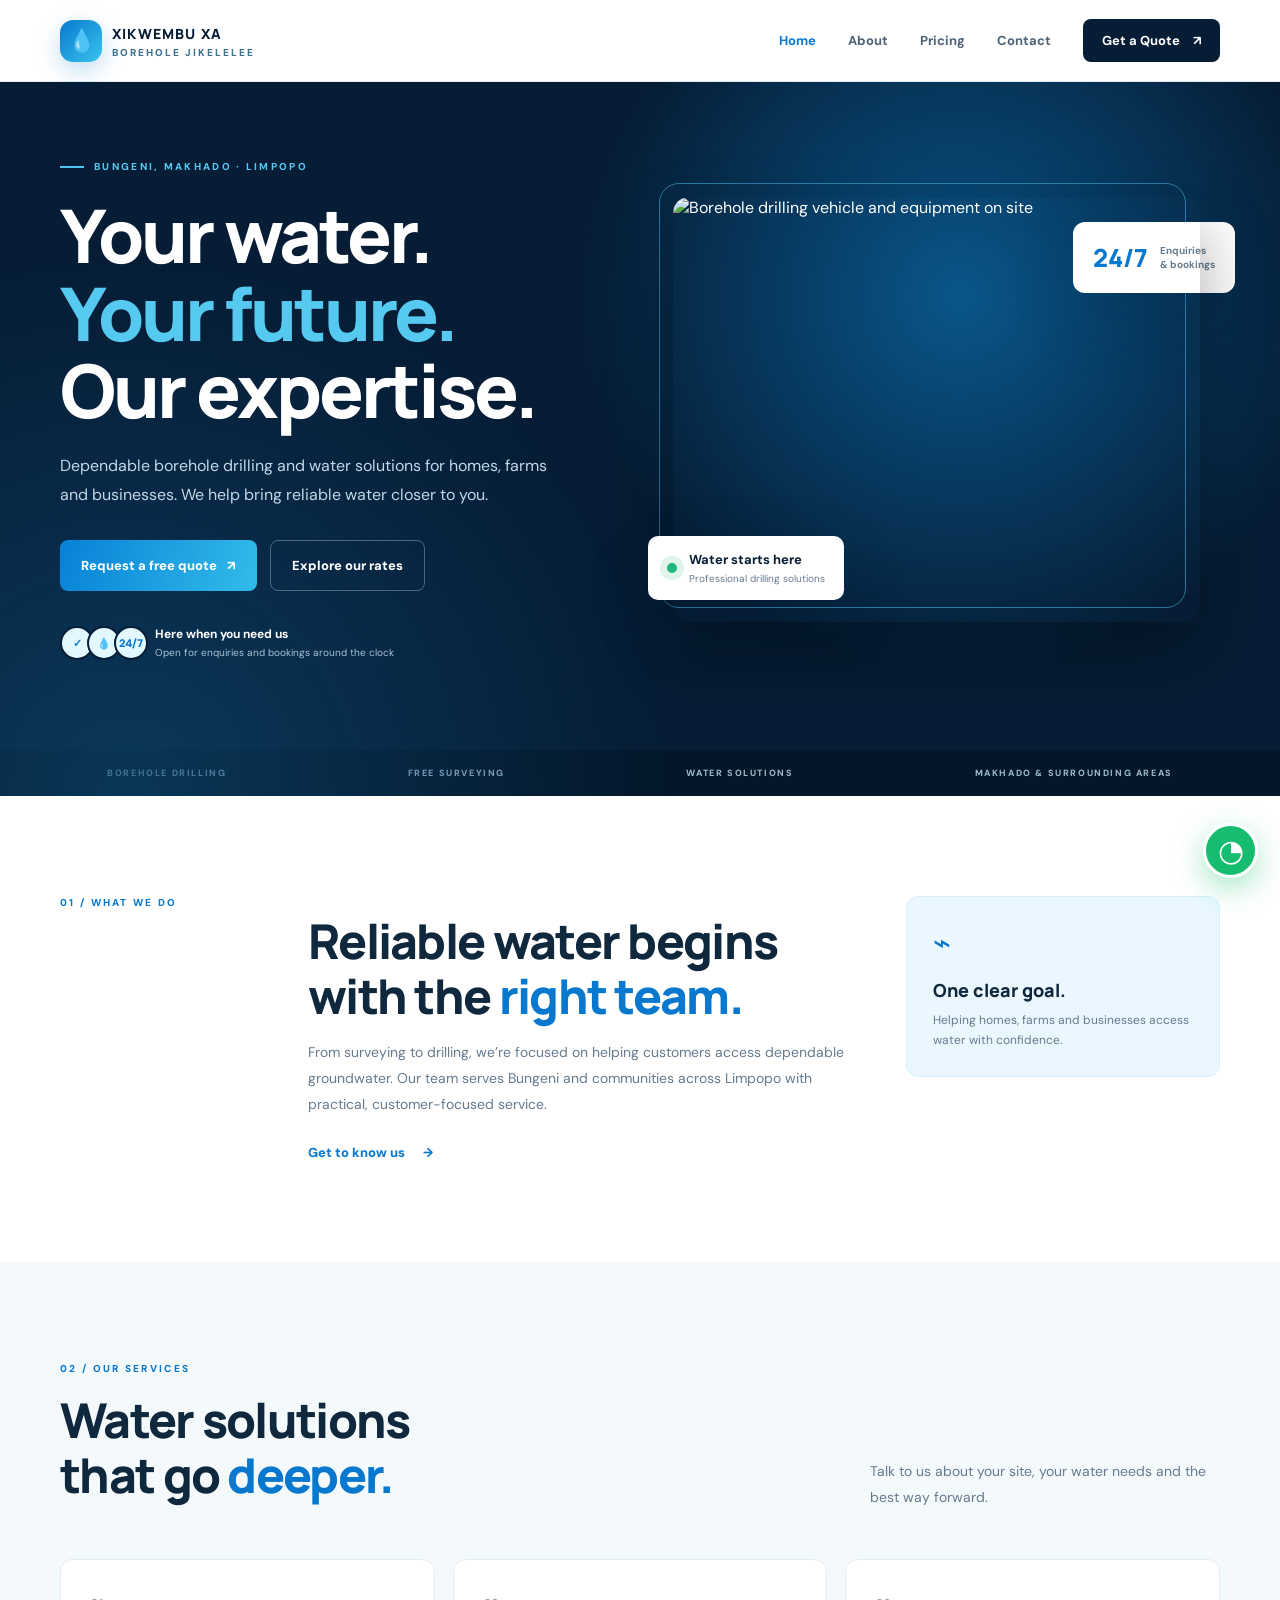
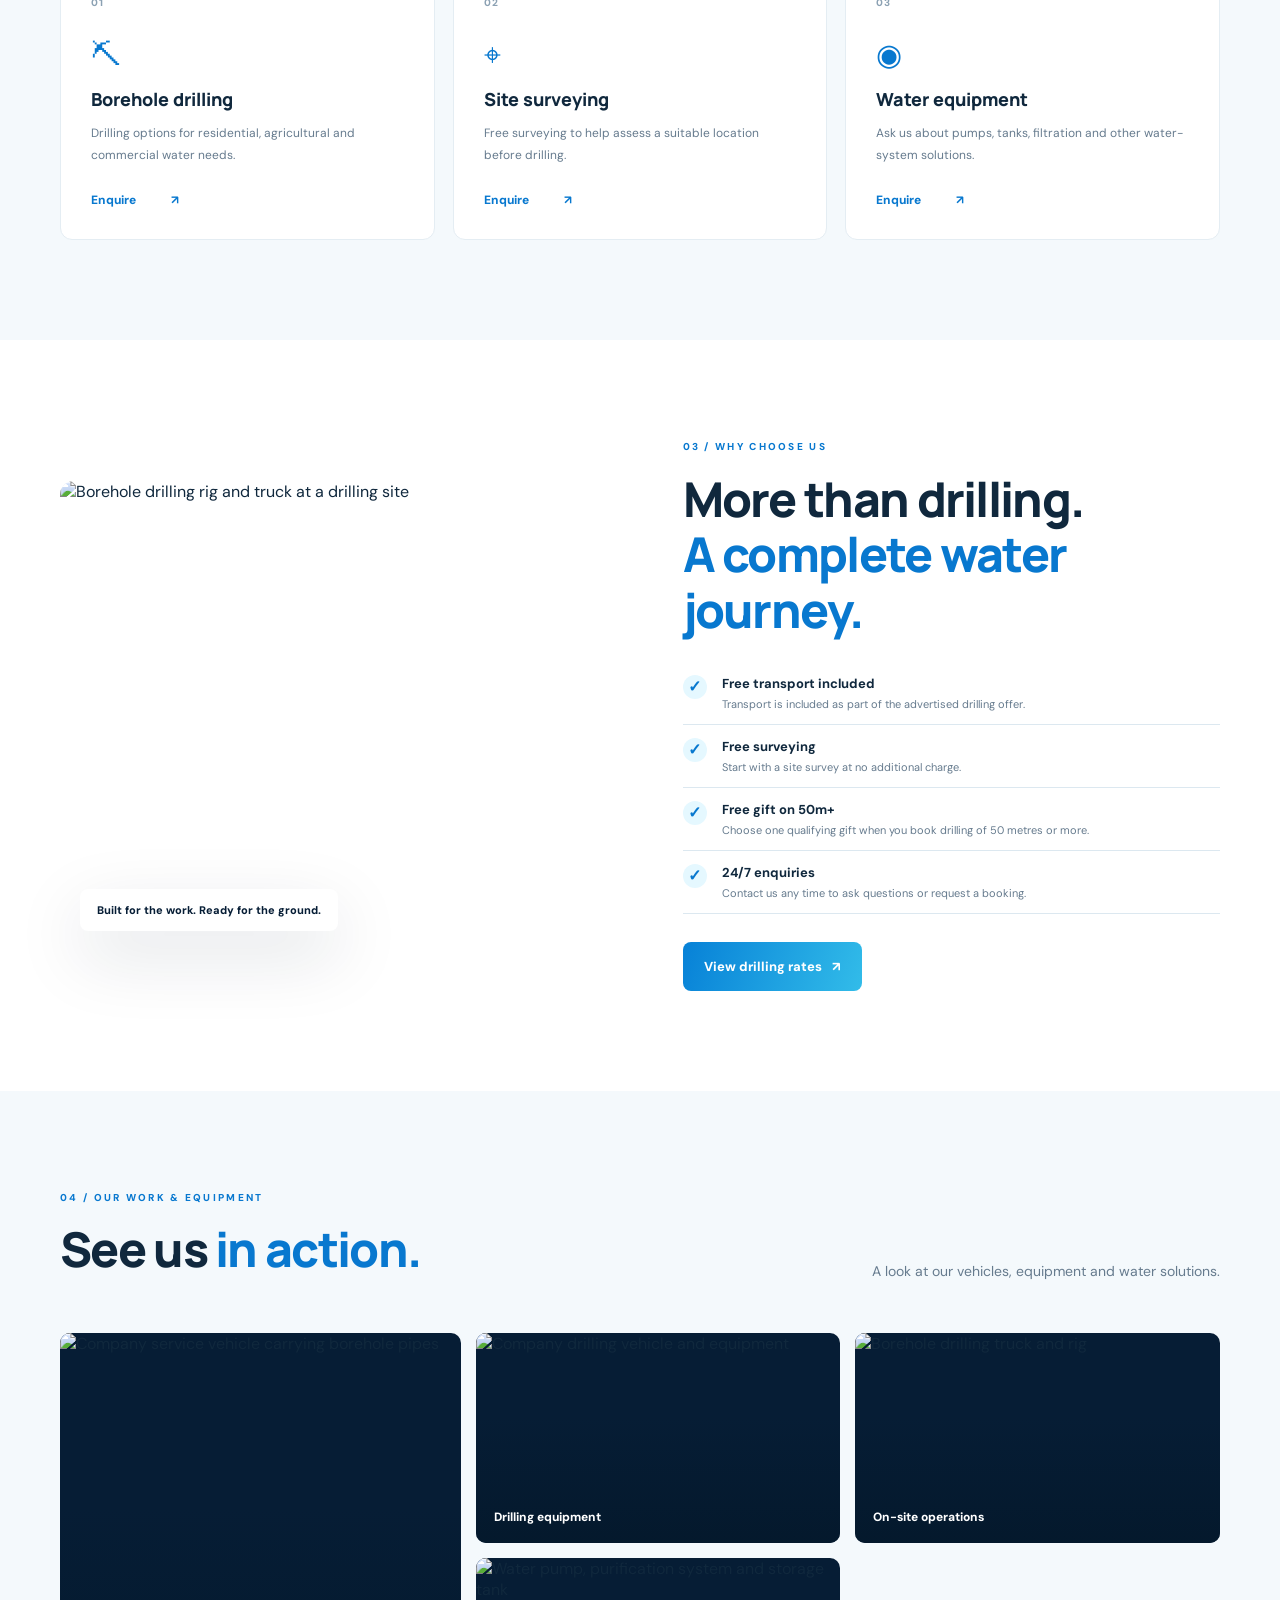
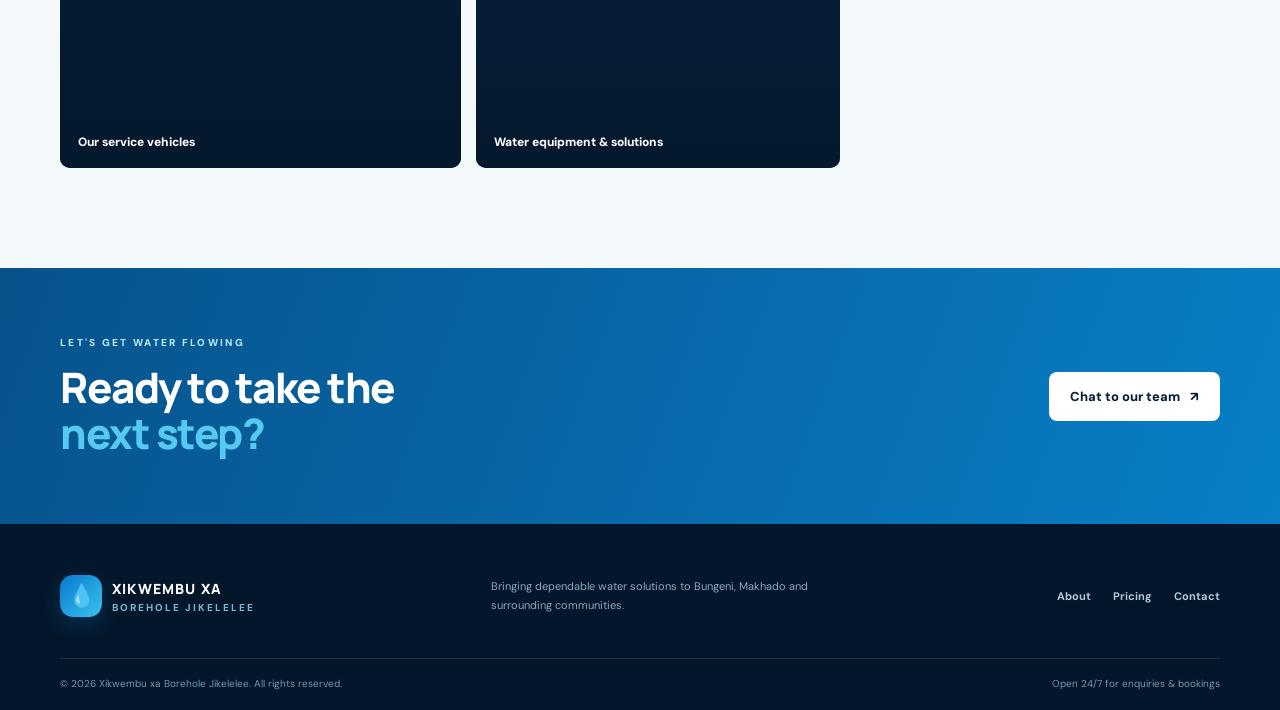
==== index.html @ 6f121476 "commit" ====
<!DOCTYPE html>
<html lang="en">
<head>
  <meta charset="UTF-8"><meta name="viewport" content="width=device-width, initial-scale=1.0">
  <meta name="theme-color" content="#061d35">
  <meta name="description" content="X Xikwembu xa Borehole Jikelelee provides borehole drilling, surveying and water solutions in Bungeni, Makhado and surrounding Limpopo areas.">
  <title>X Xikwembu xa Borehole Jikelelee | Reliable Water Drilling</title>
  <link rel="preconnect" href="https://fonts.googleapis.com"><link rel="preconnect" href="https://fonts.gstatic.com" crossorigin>
  <link href="https://fonts.googleapis.com/css2?family=DM+Sans:wght@400;500;600;700;800&family=Manrope:wght@400;500;600;700;800&display=swap" rel="stylesheet">
  <link rel="stylesheet" href="style.css">
</head>
<body>
<header class="site-header"><a class="brand" href="index.html"><span class="brand-mark">💧</span><span><b>XIKWEMBU XA</b><small>BOREHOLE JIKELELEE</small></span></a>
<button class="menu-toggle" aria-label="Open navigation" aria-expanded="false">☰</button>
<nav class="nav"><a class="active" href="index.html">Home</a><a href="about.html">About</a><a href="pricing.html">Pricing</a><a href="contact.html">Contact</a><a class="nav-cta" href="https://wa.me/27627924318?text=Hello%20Xikombiso%20xa%20Borehole%20Jikelelee%2C%20I%20would%20like%20to%20make%20an%20inquiry." target="_blank" rel="noopener">Get a Quote <span>↗</span></a></nav></header>
<main>
<section class="hero"><div class="hero-bg"></div><div class="container hero-grid"><div class="hero-copy reveal"><div class="eyebrow"><i></i> BUNGENI, MAKHADO · LIMPOPO</div><h1>Your water.<br><em>Your future.</em><br>Our expertise.</h1><p class="hero-lead">Dependable borehole drilling and water solutions for homes, farms and businesses. We help bring reliable water closer to you.</p><div class="hero-actions"><a class="btn btn-primary" href="https://wa.me/27627924318?text=Hello%2C%20I%20need%20a%20borehole%20drilling%20quote.%20Please%20assist." target="_blank" rel="noopener">Request a free quote <span>↗</span></a><a class="btn btn-ghost" href="pricing.html">Explore our rates</a></div><div class="hero-proof"><div class="proof-avatars"><span>✓</span><span>💧</span><span>24/7</span></div><p><b>Here when you need us</b><small>Open for enquiries and bookings around the clock</small></p></div></div>
<div class="hero-visual reveal"><div class="hero-image-wrap"><img src="assets/gallery-4.jpg" alt="Borehole drilling vehicle and equipment on site"><div class="image-tag"><span class="pulse"></span><div><b>Water starts here</b><small>Professional drilling solutions</small></div></div></div><div class="floating-stat"><b>24/7</b><span>Enquiries<br>& bookings</span></div></div></div><div class="hero-bottom"><span>BOREHOLE DRILLING</span><span>FREE SURVEYING</span><span>WATER SOLUTIONS</span><span>MAKHADO & SURROUNDING AREAS</span></div></section>
<section class="section intro"><div class="container intro-grid"><div class="section-kicker reveal">01 / WHAT WE DO</div><div class="intro-content reveal"><h2>Reliable water begins<br>with the <em>right team.</em></h2><p>From surveying to drilling, we’re focused on helping customers access dependable groundwater. Our team serves Bungeni and communities across Limpopo with practical, customer-focused service.</p><a class="text-link" href="about.html">Get to know us <span>→</span></a></div><div class="intro-card reveal"><span class="card-icon">⌁</span><h3>One clear goal.</h3><p>Helping homes, farms and businesses access water with confidence.</p></div></div></section>
<section class="section services"><div class="container"><div class="section-heading reveal"><div><div class="section-kicker">02 / OUR SERVICES</div><h2>Water solutions<br>that go <em>deeper.</em></h2></div><p>Talk to us about your site, your water needs and the best way forward.</p></div><div class="service-grid"><article class="service-card reveal"><span>01</span><div class="service-icon">⛏</div><h3>Borehole drilling</h3><p>Drilling options for residential, agricultural and commercial water needs.</p><a href="contact.html" data-service="Borehole drilling">Enquire <b>↗</b></a></article><article class="service-card reveal"><span>02</span><div class="service-icon">⌖</div><h3>Site surveying</h3><p>Free surveying to help assess a suitable location before drilling.</p><a href="contact.html" data-service="Free site surveying">Enquire <b>↗</b></a></article><article class="service-card reveal"><span>03</span><div class="service-icon">◉</div><h3>Water equipment</h3><p>Ask us about pumps, tanks, filtration and other water-system solutions.</p><a href="contact.html" data-service="Water equipment and installation">Enquire <b>↗</b></a></article></div></div></section>
<section class="section feature"><div class="container feature-grid"><div class="feature-photo reveal"><img src="assets/gallery-2.jpg" alt="Borehole drilling rig and truck at a drilling site"><div class="photo-caption">Built for the work. Ready for the ground.</div></div><div class="feature-copy reveal"><div class="section-kicker">03 / WHY CHOOSE US</div><h2>More than drilling.<br><em>A complete water journey.</em></h2><ul class="check-list"><li><b>✓</b><span><strong>Free transport included</strong><small>Transport is included as part of the advertised drilling offer.</small></span></li><li><b>✓</b><span><strong>Free surveying</strong><small>Start with a site survey at no additional charge.</small></span></li><li><b>✓</b><span><strong>Free gift on 50m+</strong><small>Choose one qualifying gift when you book drilling of 50 metres or more.</small></span></li><li><b>✓</b><span><strong>24/7 enquiries</strong><small>Contact us any time to ask questions or request a booking.</small></span></li></ul><a class="btn btn-primary" href="pricing.html">View drilling rates <span>↗</span></a></div></div></section>
<section class="section gallery-section"><div class="container"><div class="section-heading reveal"><div><div class="section-kicker">04 / OUR WORK & EQUIPMENT</div><h2>See us <em>in action.</em></h2></div><p>A look at our vehicles, equipment and water solutions.</p></div><div class="gallery-grid"><figure class="gallery-item tall reveal"><img src="assets/gallery-1.jpg" alt="Company service vehicle carrying borehole pipes"><figcaption>Our service vehicles</figcaption></figure><figure class="gallery-item reveal"><img src="assets/gallery-3.jpg" alt="Company drilling vehicle and equipment"><figcaption>Drilling equipment</figcaption></figure><figure class="gallery-item reveal"><img src="assets/gallery-5.jpg" alt="Borehole drilling truck and rig"><figcaption>On-site operations</figcaption></figure><figure class="gallery-item reveal"><img src="assets/gallery-6.jpg" alt="Water pump, purification system and storage tank"><figcaption>Water equipment & solutions</figcaption></figure></div></div></section>
<section class="cta-band"><div class="container cta-inner"><div><div class="section-kicker">LET'S GET WATER FLOWING</div><h2>Ready to take the<br><em>next step?</em></h2></div><a class="btn btn-light" href="https://wa.me/27627924318?text=Hello%20Xikombiso%20xa%20Borehole%20Jikelelee%2C%20please%20help%20me%20with%20a%20quotation." target="_blank" rel="noopener">Chat to our team <span>↗</span></a></div></section>
</main>
<footer class="footer"><div class="container footer-main"><a class="brand brand-footer" href="index.html"><span class="brand-mark">💧</span><span><b>XIKWEMBU XA</b><small>BOREHOLE JIKELELEE</small></span></a><p>Bringing dependable water solutions to Bungeni, Makhado and surrounding communities.</p><div class="footer-links"><a href="about.html">About</a><a href="pricing.html">Pricing</a><a href="contact.html">Contact</a></div></div><div class="container footer-bottom"><span>© <span id="year"></span> Xikwembu xa Borehole Jikelelee. All rights reserved.</span><span>Open 24/7 for enquiries & bookings</span></div></footer>
<a class="float-wa" href="https://wa.me/27627924318?text=Hello%20Xikombiso%20xa%20Borehole%20Jikelelee%2C%20I%20have%20an%20enquiry." target="_blank" rel="noopener" aria-label="Chat on WhatsApp">◔</a>
<script src="script.js"></script></body></html>
---- style.css ----
:root{--navy:#061d35;--navy2:#0b2d4d;--blue:#0878cf;--cyan:#39c4ed;--ice:#eaf7ff;--ink:#10283d;--muted:#667b8e;--white:#fff;--line:#dce8f0;--shadow:0 24px 70px rgba(5,31,55,.13)}*{box-sizing:border-box}html{scroll-behavior:smooth}body{margin:0;font-family:"DM Sans",sans-serif;color:var(--ink);background:#fff;overflow-x:hidden}a{color:inherit;text-decoration:none}img{display:block;width:100%;object-fit:cover}button,input,select,textarea{font:inherit}.container{width:min(1160px,calc(100% - 48px));margin:auto}.site-header{height:82px;padding:0 max(24px,calc((100vw - 1160px)/2));display:flex;align-items:center;justify-content:space-between;background:rgba(255,255,255,.94);backdrop-filter:blur(18px);position:sticky;top:0;z-index:50;border-bottom:1px solid rgba(220,232,240,.8)}.brand{display:flex;align-items:center;gap:10px;color:var(--navy);line-height:1}.brand-mark{width:42px;height:42px;border-radius:13px;display:grid;place-items:center;background:linear-gradient(135deg,var(--blue),var(--cyan));font-size:22px;box-shadow:0 8px 22px #0878cf40}.brand b{font:800 14px Manrope,sans-serif;letter-spacing:1.2px;display:block}.brand small{display:block;font-size:10px;letter-spacing:2px;font-weight:800;margin-top:5px;color:#39718f}.nav{display:flex;align-items:center;gap:32px;font-size:13px;font-weight:700;color:#4d6275}.nav>a:not(.nav-cta){transition:.25s}.nav>a:hover,.nav>a.active{color:var(--blue)}.nav-cta{background:var(--navy);color:#fff!important;padding:13px 19px;border-radius:8px;transition:.25s}.nav-cta:hover{background:var(--blue);transform:translateY(-2px)}.nav-cta span,.btn span{margin-left:10px}.menu-toggle{display:none;border:0;background:var(--ice);color:var(--navy);padding:10px 13px;border-radius:8px;font-size:22px}.hero{background:var(--navy);color:white;position:relative;overflow:hidden}.hero-bg{position:absolute;inset:0;background:radial-gradient(circle at 75% 30%,#0b75b8 0,transparent 35%),radial-gradient(circle at 10% 100%,#0d4770 0,transparent 40%);opacity:.65}.hero-grid{position:relative;z-index:1;display:grid;grid-template-columns:1fr 1fr;align-items:center;gap:65px;padding-top:78px;padding-bottom:90px;min-height:600px}.eyebrow,.section-kicker{font-size:10px;letter-spacing:2.3px;font-weight:800;color:#56c9f1;display:flex;align-items:center;gap:10px}.eyebrow i{display:inline-block;width:24px;height:2px;background:#4bc7f1}.hero h1,.page-hero h1{font:800 clamp(44px,6vw,74px)/1.05 Manrope,sans-serif;letter-spacing:-3px;margin:23px 0}.hero h1 em,.page-hero h1 em,.section h2 em,.cta-band h2 em,.referral h2 em{font-style:normal;color:#55c9ef}.hero-lead{font-size:16px;line-height:1.8;color:#c1d7e7;max-width:500px}.hero-actions{display:flex;gap:13px;flex-wrap:wrap;margin:30px 0 35px}.btn{display:inline-flex;align-items:center;justify-content:center;border:0;border-radius:8px;padding:16px 21px;font-weight:800;font-size:13px;cursor:pointer;transition:transform .25s,box-shadow .25s,background .25s}.btn:hover{transform:translateY(-3px);box-shadow:0 12px 26px #0002}.btn-primary{background:linear-gradient(110deg,#0781d7,#32bce9);color:white}.btn-ghost{border:1px solid #ffffff4a;color:#fff}.btn-light{background:#fff;color:var(--navy)}.hero-proof{display:flex;align-items:center;gap:14px}.proof-avatars{display:flex}.proof-avatars span{width:34px;height:34px;border-radius:50%;display:grid;place-items:center;margin-right:-7px;border:2px solid var(--navy);background:#e3f7ff;color:var(--blue);font-size:11px;font-weight:900}.hero-proof p{margin:0}.hero-proof b,.hero-proof small{display:block}.hero-proof b{font-size:12px}.hero-proof small{font-size:10px;color:#a9c4d7;margin-top:4px}.hero-visual{position:relative;padding:15px 20px 15px 0}.hero-image-wrap{height:425px;position:relative;border-radius:18px;overflow:visible}.hero-image-wrap:before{content:"";position:absolute;inset:-14px 14px 14px -14px;border:1px solid #4bbce7;opacity:.55;border-radius:20px}.hero-image-wrap>img{height:100%;border-radius:16px;position:relative;z-index:1;box-shadow:0 28px 70px #0005}.image-tag{position:absolute;z-index:2;bottom:22px;left:-25px;background:white;color:var(--navy);padding:15px 19px;border-radius:10px;display:flex;align-items:center;gap:12px;box-shadow:var(--shadow)}.image-tag b,.image-tag small{display:block}.image-tag b{font-size:13px}.image-tag small{font-size:10px;color:var(--muted);margin-top:4px}.pulse{width:10px;height:10px;border-radius:50%;background:#22b77a;box-shadow:0 0 0 7px #22b77a25}.floating-stat{position:absolute;right:-15px;top:40px;background:#fff;color:var(--navy);padding:18px 20px;border-radius:12px;box-shadow:var(--shadow);display:flex;align-items:center;gap:12px}.floating-stat b{font:800 25px Manrope;color:var(--blue)}.floating-stat span{font-size:10px;line-height:1.4;color:var(--muted);font-weight:700}.hero-bottom{display:flex;justify-content:space-around;gap:15px;padding:17px 24px;background:#04172a;color:#9ab8cc;font-size:9px;letter-spacing:1.6px;font-weight:800}.section{padding:100px 0}.intro-grid{display:grid;grid-template-columns:.55fr 1.5fr .85fr;gap:45px;align-items:start}.section-kicker{color:var(--blue)}.intro-content h2,.section h2,.contact-info h2{font:800 clamp(32px,4vw,48px)/1.15 Manrope,sans-serif;letter-spacing:-1.7px;margin:17px 0}.section h2 em,.contact-info h2 em{color:var(--blue)}.intro-content p,.section-heading>p,.about-copy p,.contact-info>p{color:var(--muted);line-height:1.85;font-size:14px}.text-link{display:inline-flex;gap:18px;color:var(--blue);font-size:13px;font-weight:800;margin-top:12px}.intro-card{padding:26px;background:var(--ice);border-radius:12px;border:1px solid #d8f0fb}.card-icon{font-size:30px;color:var(--blue)}.intro-card h3{font:800 18px Manrope;margin:16px 0 8px}.intro-card p{color:var(--muted);font-size:12px;line-height:1.7;margin:0}.services{background:#f4f9fc}.section-heading{display:flex;align-items:end;justify-content:space-between;gap:40px;margin-bottom:40px}.section-heading>p{max-width:350px;margin-bottom:8px}.service-grid{display:grid;grid-template-columns:repeat(3,1fr);gap:18px}.service-card{position:relative;background:white;padding:30px;border-radius:12px;border:1px solid #e4edf3;transition:.3s;min-height:270px}.service-card:hover,.value-card:hover,.perk-card:hover{transform:translateY(-7px);box-shadow:var(--shadow)}.service-card>span,.value-card>span{font-size:10px;color:#8ba1b3;font-weight:800;letter-spacing:1px}.service-icon{font-size:30px;color:var(--blue);margin:24px 0 13px}.service-card h3,.value-card h3,.perk-card h3{font:800 18px Manrope;margin:0 0 10px}.service-card p,.value-card p,.perk-card p{font-size:12px;line-height:1.8;color:var(--muted)}.service-card>a{display:inline-flex;justify-content:space-between;gap:35px;margin-top:14px;color:var(--blue);font-size:12px;font-weight:800}.feature-grid{display:grid;grid-template-columns:1fr 1fr;gap:85px;align-items:center}.feature-photo{height:470px;position:relative}.feature-photo img{height:100%;border-radius:14px}.photo-caption{position:absolute;bottom:20px;left:20px;background:white;padding:14px 17px;border-radius:8px;font-size:11px;font-weight:800;color:var(--navy);box-shadow:var(--shadow)}.feature-copy h2{margin:18px 0 25px}.check-list{padding:0;list-style:none;margin:0 0 28px}.check-list li{display:flex;gap:15px;padding:13px 0;border-bottom:1px solid var(--line)}.check-list li>b{width:24px;height:24px;flex:none;border-radius:50%;background:#e5f8ff;color:var(--blue);display:grid;place-items:center}.check-list strong,.check-list small{display:block}.check-list strong{font-size:13px}.check-list small{font-size:11px;color:var(--muted);margin-top:5px}.gallery-section{background:#f4f9fc}.gallery-grid{display:grid;grid-template-columns:1.1fr 1fr 1fr;grid-template-rows:210px 210px;gap:15px}.gallery-item{margin:0;position:relative;overflow:hidden;border-radius:10px;background:var(--navy)}.gallery-item.tall{grid-row:span 2}.gallery-item img{height:100%;transition:transform .7s}.gallery-item:hover img{transform:scale(1.06)}.gallery-item:after{content:"";position:absolute;inset:40% 0 0;background:linear-gradient(transparent,#04182bd9)}.gallery-item figcaption{position:absolute;z-index:1;bottom:18px;left:18px;color:#fff;font-size:12px;font-weight:800}.cta-band,.referral{background:linear-gradient(110deg,#07528b,#087fc7);color:white;padding:68px 0}.cta-inner,.referral-inner{display:flex;align-items:center;justify-content:space-between;gap:30px}.cta-band .section-kicker,.referral .section-kicker{color:#b8ecff}.cta-band h2,.referral h2{font:800 42px/1.1 Manrope;margin:15px 0 0;letter-spacing:-1.5px}.footer{background:#04172a;color:#b1c7d8;padding:42px 0 20px}.footer-main{display:flex;align-items:center;justify-content:space-between;gap:35px;padding-bottom:32px}.brand-footer{color:#fff}.brand-footer small{color:#7eb4d3}.footer-main>p{max-width:330px;font-size:11px;line-height:1.7;color:#8da9bc}.footer-links{display:flex;gap:22px;font-size:11px;font-weight:700}.footer-links a:hover{color:#55c9ef}.footer-bottom{border-top:1px solid #ffffff1a;padding-top:18px;display:flex;justify-content:space-between;gap:15px;font-size:10px;color:#7896ab}.float-wa{position:fixed;right:22px;bottom:22px;z-index:40;width:55px;height:55px;border-radius:50%;display:grid;place-items:center;background:#16bd70;color:#fff;font-size:30px;box-shadow:0 10px 30px #16bd7060;border:3px solid #fff;transition:.25s}.float-wa:hover{transform:scale(1.08)}.page-hero{background:radial-gradient(circle at 80% 30%,#0b75b8,transparent 35%),var(--navy);color:#fff;padding:92px 0 100px;position:relative;overflow:hidden}.page-hero:after{content:"";position:absolute;width:400px;height:400px;border:1px solid #ffffff18;border-radius:50%;right:-100px;bottom:-280px;box-shadow:0 0 0 40px #ffffff08,0 0 0 80px #ffffff05}.page-hero-inner{position:relative;z-index:1}.page-hero h1{font-size:clamp(42px,6vw,66px);margin:20px 0}.page-hero p{color:#b9d3e4;max-width:550px;line-height:1.8}.about-grid{display:grid;grid-template-columns:1fr 1fr;gap:75px;align-items:center}.about-image{height:510px;position:relative}.about-image img{height:100%;border-radius:14px}.image-note{position:absolute;bottom:20px;left:20px;background:#fff;padding:14px 18px;border-radius:8px;font-size:11px;font-weight:800;color:var(--navy);box-shadow:var(--shadow)}.about-copy h2{font:800 40px/1.15 Manrope;letter-spacing:-1.5px;margin:18px 0}.about-copy h2 em{color:var(--blue)}.about-copy p{font-size:13px}.about-copy .btn{margin-top:16px}.values-section{background:#f4f9fc}.value-grid{display:grid;grid-template-columns:repeat(3,1fr);gap:18px}.value-card{background:#fff;border:1px solid #e4edf3;border-radius:12px;padding:28px;transition:.3s}.value-card h3{margin-top:26px}.area-strip{padding-top:80px;padding-bottom:90px}.area-strip h2{font:800 34px Manrope;letter-spacing:-1px}.area-chips{display:flex;flex-wrap:wrap;gap:10px;margin:25px 0}.area-chips span{padding:11px 15px;background:var(--ice);border:1px solid #d8effa;border-radius:30px;font-size:11px;font-weight:700;color:#245574}.muted,.fine-print{color:var(--muted);font-size:11px;line-height:1.7}.pricing-section{padding-bottom:70px}.rate-table-wrap{overflow-x:auto;border:1px solid var(--line);border-radius:12px;box-shadow:0 10px 35px #0c36520a}.rate-table{width:100%;border-collapse:collapse;min-width:500px}.rate-table th{text-align:left;background:#f1f8fc;padding:17px 22px;font-size:10px;letter-spacing:1px;text-transform:uppercase;color:#607a8e}.rate-table td{padding:17px 22px;border-top:1px solid var(--line);font-size:13px;font-weight:700}.rate-table td:nth-child(2){font:800 17px Manrope;color:var(--navy)}.table-cta{color:var(--blue);font-size:11px}.popular{font-size:8px;letter-spacing:.8px;background:#e2f8ef;color:#168456;padding:5px 7px;border-radius:4px;margin-left:8px;white-space:nowrap}.rate-notes{display:grid;grid-template-columns:1fr 1fr;gap:15px;margin-top:18px}.rate-notes>div{padding:20px 23px;border-radius:10px;background:var(--navy);color:#fff;display:flex;justify-content:space-between;align-items:center;gap:15px}.rate-notes b{font-size:12px;color:#b9d4e5}.rate-notes strong{font:800 19px Manrope;color:#5ed0f1}.rate-notes small{font:500 11px "DM Sans";color:#c2d9e8}.fine-print{margin-top:16px}.perks-section{background:#f4f9fc}.perk-grid{display:grid;grid-template-columns:repeat(3,1fr);gap:18px}.perk-card{padding:28px;background:#fff;border:1px solid #e4edf3;border-radius:12px;transition:.3s}.perk-card>span{font-size:28px;color:var(--blue);display:block;margin-bottom:22px}.gift-card{grid-row:span 2}.perk-card ul{padding-left:18px;color:var(--muted);font-size:12px;line-height:2}.referral{padding:70px 0}.referral p{color:#d2eafa;line-height:1.8;font-size:13px;max-width:570px}.contact-grid{display:grid;grid-template-columns:.9fr 1.1fr;gap:75px;align-items:start}.contact-info h2{font-size:42px}.contact-method{display:flex;gap:15px;padding:17px 0;border-bottom:1px solid var(--line)}.contact-method>span{width:38px;height:38px;flex:none;border-radius:10px;background:var(--ice);display:grid;place-items:center;color:var(--blue);font-size:20px}.contact-method small,.contact-method b,.contact-method a{display:block}.contact-method small{font-size:9px;letter-spacing:1.3px;color:#7c93a5;font-weight:800;margin:2px 0 7px}.contact-method a,.contact-method b{font-size:13px;font-weight:800;margin:4px 0}.contact-method a:hover{color:var(--blue)}.social-links{display:flex;gap:10px;margin-top:23px}.social-links a{border:1px solid var(--line);padding:10px 14px;border-radius:7px;color:var(--blue);font-size:11px;font-weight:800}.contact-form{padding:32px;background:#f4f9fc;border:1px solid #e3edf4;border-radius:14px}.form-heading span{font-size:9px;letter-spacing:1.8px;color:var(--blue);font-weight:800}.form-heading h3{font:800 25px Manrope;margin:10px 0 24px}.contact-form label{display:block;font-size:11px;font-weight:800;margin:15px 0;color:#344e62}.contact-form input,.contact-form select,.contact-form textarea{display:block;width:100%;margin-top:8px;padding:13px 14px;border:1px solid #d9e5ed;border-radius:7px;background:white;outline:none;font-size:12px;color:var(--ink);transition:.2s}.contact-form input:focus,.contact-form select:focus,.contact-form textarea:focus{border-color:var(--blue);box-shadow:0 0 0 3px #0878cf15}.contact-form textarea{resize:vertical}.form-submit{width:100%;margin-top:8px}.form-note{display:block;text-align:center;color:#8297a7;font-size:9px;margin-top:12px}.contact-gallery{padding-top:0}.contact-gallery-grid{display:grid;grid-template-columns:repeat(3,1fr);gap:14px;margin-top:20px}.contact-gallery-grid img{height:190px;border-radius:9px}.reveal{opacity:0;transform:translateY(24px);transition:opacity .7s ease,transform .7s ease}.reveal.visible{opacity:1;transform:translateY(0)}@media(max-width:900px){.nav{gap:17px}.hero-grid{gap:35px}.intro-grid{grid-template-columns:1fr 2fr;gap:25px}.intro-card{grid-column:2}.feature-grid,.about-grid{gap:40px}.contact-grid{gap:35px}.hero-image-wrap{height:360px}}@media(max-width:700px){.container{width:min(100% - 36px,560px)}.site-header{height:70px;padding:0 18px}.menu-toggle{display:block}.nav{display:none;position:absolute;top:70px;left:0;right:0;background:#fff;padding:18px;box-shadow:0 18px 25px #09253b18;flex-direction:column;align-items:stretch;gap:0}.nav.open{display:flex}.nav>a{padding:13px 10px}.nav-cta{text-align:center;margin-top:8px}.hero-grid{grid-template-columns:1fr;padding-top:65px;padding-bottom:55px;gap:38px}.hero h1{font-size:51px;letter-spacing:-2.5px}.hero-lead{font-size:14px}.hero-visual{padding:0 12px 10px}.hero-image-wrap{height:300px}.image-tag{left:-8px;bottom:13px}.floating-stat{right:-8px;top:15px}.hero-bottom{display:grid;grid-template-columns:1fr 1fr;text-align:center;line-height:1.5}.section{padding:70px 0}.intro-grid{grid-template-columns:1fr;gap:20px}.intro-card{grid-column:auto}.intro-content h2,.section h2{font-size:36px}.section-heading{display:block}.section-heading>p{margin-top:12px}.service-grid,.value-grid,.perk-grid{grid-template-columns:1fr}.service-card{min-height:0}.feature-grid,.about-grid,.contact-grid{grid-template-columns:1fr;gap:35px}.feature-photo,.about-image{height:340px}.gallery-grid{grid-template-columns:1fr 1fr;grid-template-rows:190px 160px 160px}.gallery-item.tall{grid-row:span 2}.gallery-item:last-child{grid-column:span 2}.cta-inner,.referral-inner{display:block}.cta-band h2,.referral h2{font-size:36px}.cta-inner .btn,.referral-inner .btn{margin-top:25px}.footer-main{display:grid;grid-template-columns:1fr;gap:17px}.footer-main>p{margin:0}.footer-links{gap:18px}.footer-bottom{display:block;line-height:2}.page-hero{padding:70px 0 75px}.page-hero h1{font-size:47px;letter-spacing:-2px}.about-copy h2,.contact-info h2{font-size:35px}.rate-notes{grid-template-columns:1fr}.rate-notes>div{padding:17px}.gift-card{grid-row:auto}.contact-form{padding:22px}.contact-gallery-grid{grid-template-columns:1fr 1fr}.contact-gallery-grid img{height:145px}.contact-gallery-grid img:last-child{display:none}.float-wa{width:50px;height:50px;right:15px;bottom:15px}}@media(prefers-reduced-motion:reduce){*,*::before,*::after{scroll-behavior:auto!important;animation-duration:.01ms!important;transition-duration:.01ms!important}.reveal{opacity:1;transform:none}}
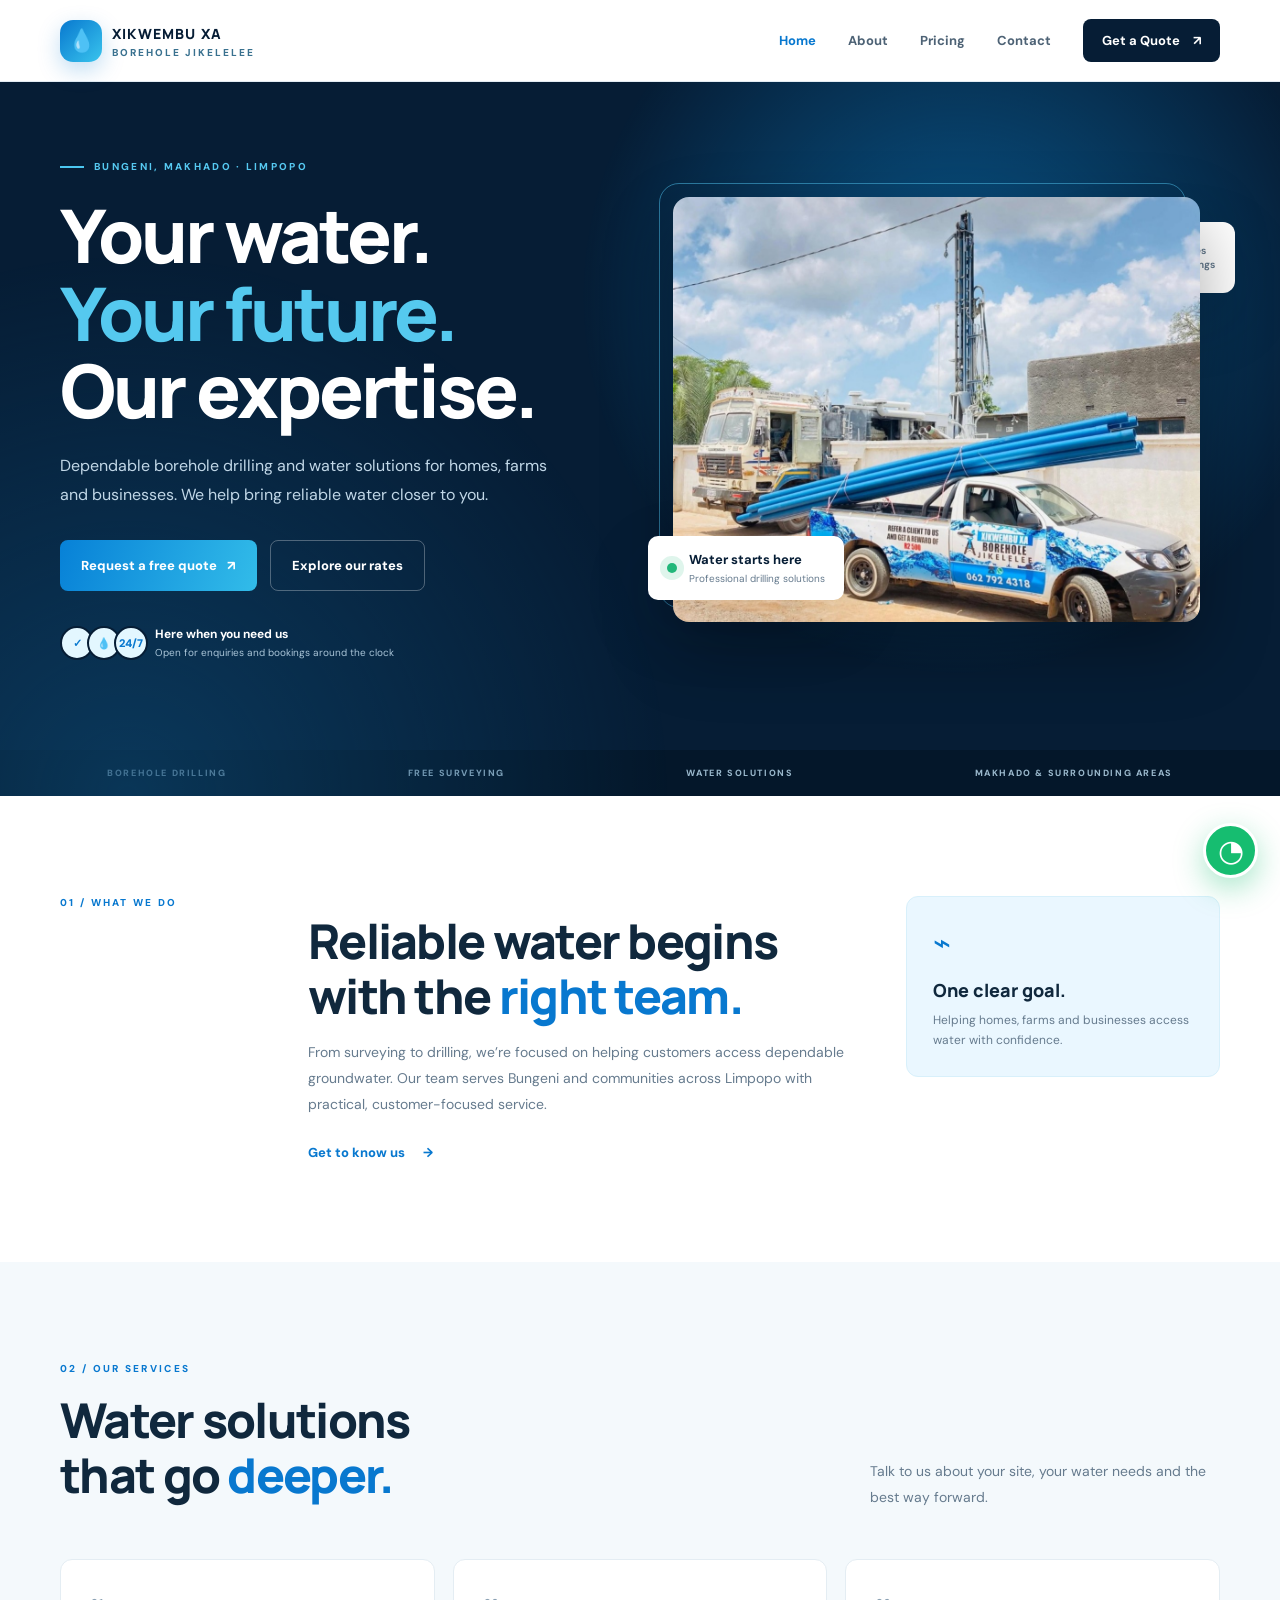
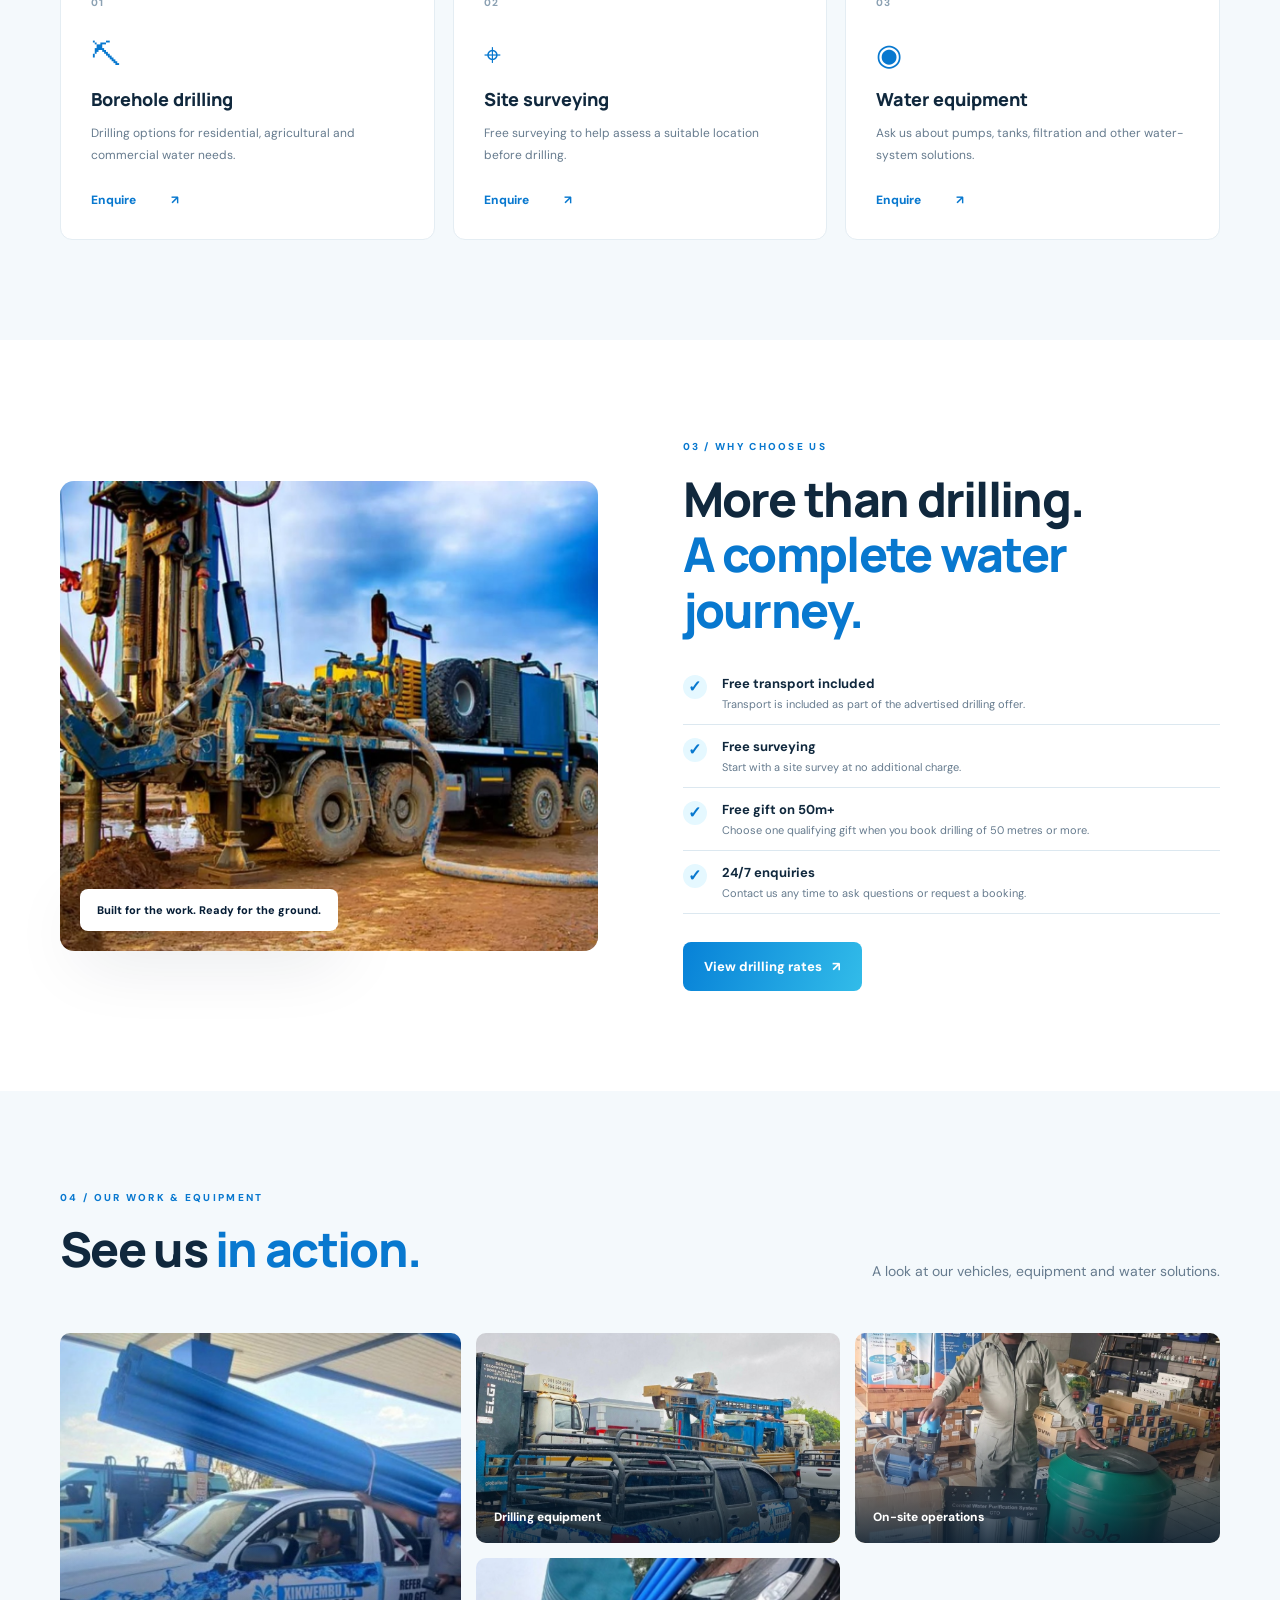
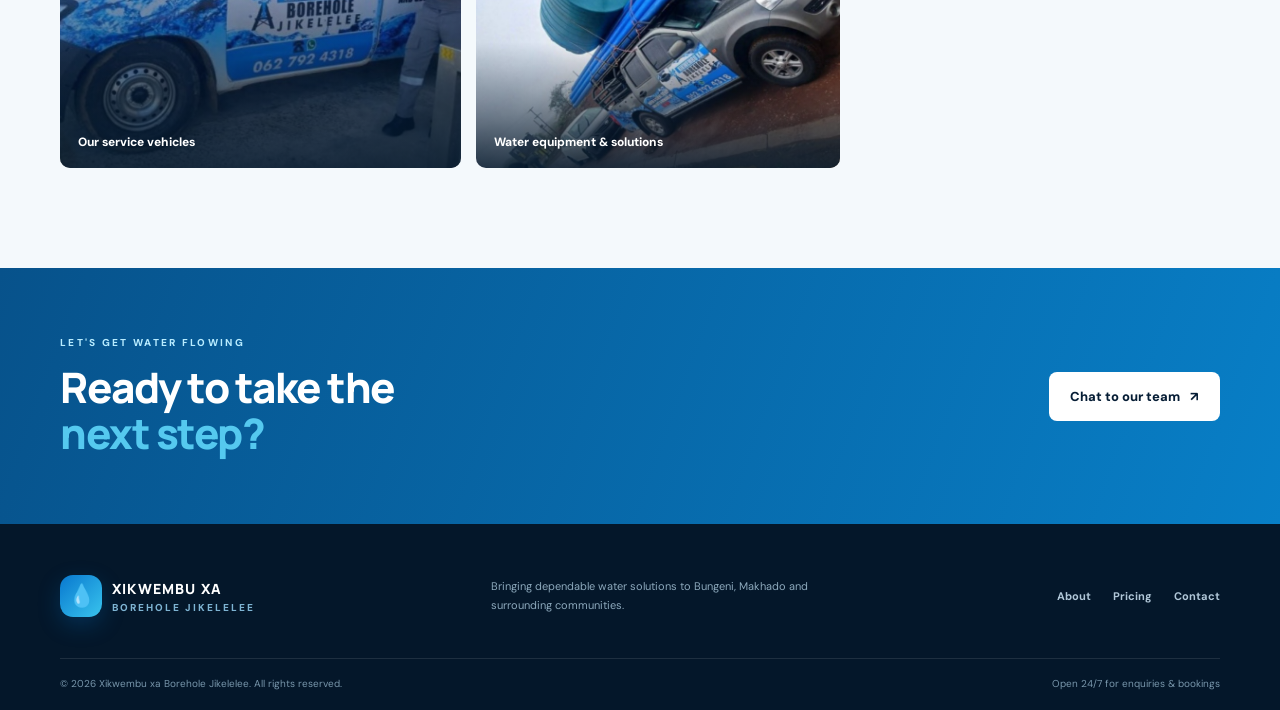
==== commit 8b598054: "Update hero visual section and image source Replaced the hero image source with a new image path and" ====
--- a/index.html
+++ b/index.html
@@ -15,13 +15,13 @@
 <nav class="nav"><a class="active" href="index.html">Home</a><a href="about.html">About</a><a href="pricing.html">Pricing</a><a href="contact.html">Contact</a><a class="nav-cta" href="https://wa.me/27627924318?text=Hello%20Xikombiso%20xa%20Borehole%20Jikelelee%2C%20I%20would%20like%20to%20make%20an%20inquiry." target="_blank" rel="noopener">Get a Quote <span>↗</span></a></nav></header>
 <main>
 <section class="hero"><div class="hero-bg"></div><div class="container hero-grid"><div class="hero-copy reveal"><div class="eyebrow"><i></i> BUNGENI, MAKHADO · LIMPOPO</div><h1>Your water.<br><em>Your future.</em><br>Our expertise.</h1><p class="hero-lead">Dependable borehole drilling and water solutions for homes, farms and businesses. We help bring reliable water closer to you.</p><div class="hero-actions"><a class="btn btn-primary" href="https://wa.me/27627924318?text=Hello%2C%20I%20need%20a%20borehole%20drilling%20quote.%20Please%20assist." target="_blank" rel="noopener">Request a free quote <span>↗</span></a><a class="btn btn-ghost" href="pricing.html">Explore our rates</a></div><div class="hero-proof"><div class="proof-avatars"><span>✓</span><span>💧</span><span>24/7</span></div><p><b>Here when you need us</b><small>Open for enquiries and bookings around the clock</small></p></div></div>
-<div class="hero-visual reveal"><div class="hero-image-wrap"><img src="assets/gallery-4.jpg" alt="Borehole drilling vehicle and equipment on site"><div class="image-tag"><span class="pulse"></span><div><b>Water starts here</b><small>Professional drilling solutions</small></div></div></div><div class="floating-stat"><b>24/7</b><span>Enquiries<br>& bookings</span></div></div></div><div class="hero-bottom"><span>BOREHOLE DRILLING</span><span>FREE SURVEYING</span><span>WATER SOLUTIONS</span><span>MAKHADO & SURROUNDING AREAS</span></div></section>
+<div class="hero-visual reveal"><div class="hero-image-wrap"><img src="gallery-4.jpg" alt="Borehole drilling vehicle and equipment on site"><div class="image-tag"><span class="pulse"></span><div><b>Water starts here</b><small>Professional drilling solutions</small></div></div></div><div class="floating-stat"><b>24/7</b><span>Enquiries<br>& bookings</span></div></div></div><div class="hero-bottom"><span>BOREHOLE DRILLING</span><span>FREE SURVEYING</span><span>WATER SOLUTIONS</span><span>MAKHADO & SURROUNDING AREAS</span></div></section>
 <section class="section intro"><div class="container intro-grid"><div class="section-kicker reveal">01 / WHAT WE DO</div><div class="intro-content reveal"><h2>Reliable water begins<br>with the <em>right team.</em></h2><p>From surveying to drilling, we’re focused on helping customers access dependable groundwater. Our team serves Bungeni and communities across Limpopo with practical, customer-focused service.</p><a class="text-link" href="about.html">Get to know us <span>→</span></a></div><div class="intro-card reveal"><span class="card-icon">⌁</span><h3>One clear goal.</h3><p>Helping homes, farms and businesses access water with confidence.</p></div></div></section>
 <section class="section services"><div class="container"><div class="section-heading reveal"><div><div class="section-kicker">02 / OUR SERVICES</div><h2>Water solutions<br>that go <em>deeper.</em></h2></div><p>Talk to us about your site, your water needs and the best way forward.</p></div><div class="service-grid"><article class="service-card reveal"><span>01</span><div class="service-icon">⛏</div><h3>Borehole drilling</h3><p>Drilling options for residential, agricultural and commercial water needs.</p><a href="contact.html" data-service="Borehole drilling">Enquire <b>↗</b></a></article><article class="service-card reveal"><span>02</span><div class="service-icon">⌖</div><h3>Site surveying</h3><p>Free surveying to help assess a suitable location before drilling.</p><a href="contact.html" data-service="Free site surveying">Enquire <b>↗</b></a></article><article class="service-card reveal"><span>03</span><div class="service-icon">◉</div><h3>Water equipment</h3><p>Ask us about pumps, tanks, filtration and other water-system solutions.</p><a href="contact.html" data-service="Water equipment and installation">Enquire <b>↗</b></a></article></div></div></section>
-<section class="section feature"><div class="container feature-grid"><div class="feature-photo reveal"><img src="assets/gallery-2.jpg" alt="Borehole drilling rig and truck at a drilling site"><div class="photo-caption">Built for the work. Ready for the ground.</div></div><div class="feature-copy reveal"><div class="section-kicker">03 / WHY CHOOSE US</div><h2>More than drilling.<br><em>A complete water journey.</em></h2><ul class="check-list"><li><b>✓</b><span><strong>Free transport included</strong><small>Transport is included as part of the advertised drilling offer.</small></span></li><li><b>✓</b><span><strong>Free surveying</strong><small>Start with a site survey at no additional charge.</small></span></li><li><b>✓</b><span><strong>Free gift on 50m+</strong><small>Choose one qualifying gift when you book drilling of 50 metres or more.</small></span></li><li><b>✓</b><span><strong>24/7 enquiries</strong><small>Contact us any time to ask questions or request a booking.</small></span></li></ul><a class="btn btn-primary" href="pricing.html">View drilling rates <span>↗</span></a></div></div></section>
-<section class="section gallery-section"><div class="container"><div class="section-heading reveal"><div><div class="section-kicker">04 / OUR WORK & EQUIPMENT</div><h2>See us <em>in action.</em></h2></div><p>A look at our vehicles, equipment and water solutions.</p></div><div class="gallery-grid"><figure class="gallery-item tall reveal"><img src="assets/gallery-1.jpg" alt="Company service vehicle carrying borehole pipes"><figcaption>Our service vehicles</figcaption></figure><figure class="gallery-item reveal"><img src="assets/gallery-3.jpg" alt="Company drilling vehicle and equipment"><figcaption>Drilling equipment</figcaption></figure><figure class="gallery-item reveal"><img src="assets/gallery-5.jpg" alt="Borehole drilling truck and rig"><figcaption>On-site operations</figcaption></figure><figure class="gallery-item reveal"><img src="assets/gallery-6.jpg" alt="Water pump, purification system and storage tank"><figcaption>Water equipment & solutions</figcaption></figure></div></div></section>
+<section class="section feature"><div class="container feature-grid"><div class="feature-photo reveal"><img src="gallery-2.jpg" alt="Borehole drilling rig and truck at a drilling site"><div class="photo-caption">Built for the work. Ready for the ground.</div></div><div class="feature-copy reveal"><div class="section-kicker">03 / WHY CHOOSE US</div><h2>More than drilling.<br><em>A complete water journey.</em></h2><ul class="check-list"><li><b>✓</b><span><strong>Free transport included</strong><small>Transport is included as part of the advertised drilling offer.</small></span></li><li><b>✓</b><span><strong>Free surveying</strong><small>Start with a site survey at no additional charge.</small></span></li><li><b>✓</b><span><strong>Free gift on 50m+</strong><small>Choose one qualifying gift when you book drilling of 50 metres or more.</small></span></li><li><b>✓</b><span><strong>24/7 enquiries</strong><small>Contact us any time to ask questions or request a booking.</small></span></li></ul><a class="btn btn-primary" href="pricing.html">View drilling rates <span>↗</span></a></div></div></section>
+<section class="section gallery-section"><div class="container"><div class="section-heading reveal"><div><div class="section-kicker">04 / OUR WORK & EQUIPMENT</div><h2>See us <em>in action.</em></h2></div><p>A look at our vehicles, equipment and water solutions.</p></div><div class="gallery-grid"><figure class="gallery-item tall reveal"><img src="gallery-1.jpg" alt="Company service vehicle carrying borehole pipes"><figcaption>Our service vehicles</figcaption></figure><figure class="gallery-item reveal"><img src="gallery-3.jpg" alt="Company drilling vehicle and equipment"><figcaption>Drilling equipment</figcaption></figure><figure class="gallery-item reveal"><img src="gallery-5.jpg" alt="Borehole drilling truck and rig"><figcaption>On-site operations</figcaption></figure><figure class="gallery-item reveal"><img src="gallery-6.jpg" alt="Water pump, purification system and storage tank"><figcaption>Water equipment & solutions</figcaption></figure></div></div></section>
 <section class="cta-band"><div class="container cta-inner"><div><div class="section-kicker">LET'S GET WATER FLOWING</div><h2>Ready to take the<br><em>next step?</em></h2></div><a class="btn btn-light" href="https://wa.me/27627924318?text=Hello%20Xikombiso%20xa%20Borehole%20Jikelelee%2C%20please%20help%20me%20with%20a%20quotation." target="_blank" rel="noopener">Chat to our team <span>↗</span></a></div></section>
 </main>
 <footer class="footer"><div class="container footer-main"><a class="brand brand-footer" href="index.html"><span class="brand-mark">💧</span><span><b>XIKWEMBU XA</b><small>BOREHOLE JIKELELEE</small></span></a><p>Bringing dependable water solutions to Bungeni, Makhado and surrounding communities.</p><div class="footer-links"><a href="about.html">About</a><a href="pricing.html">Pricing</a><a href="contact.html">Contact</a></div></div><div class="container footer-bottom"><span>© <span id="year"></span> Xikwembu xa Borehole Jikelelee. All rights reserved.</span><span>Open 24/7 for enquiries & bookings</span></div></footer>
 <a class="float-wa" href="https://wa.me/27627924318?text=Hello%20Xikombiso%20xa%20Borehole%20Jikelelee%2C%20I%20have%20an%20enquiry." target="_blank" rel="noopener" aria-label="Chat on WhatsApp">◔</a>
-<script src="script.js"></script></body></html>+<script src="script.js"></script></body></html>
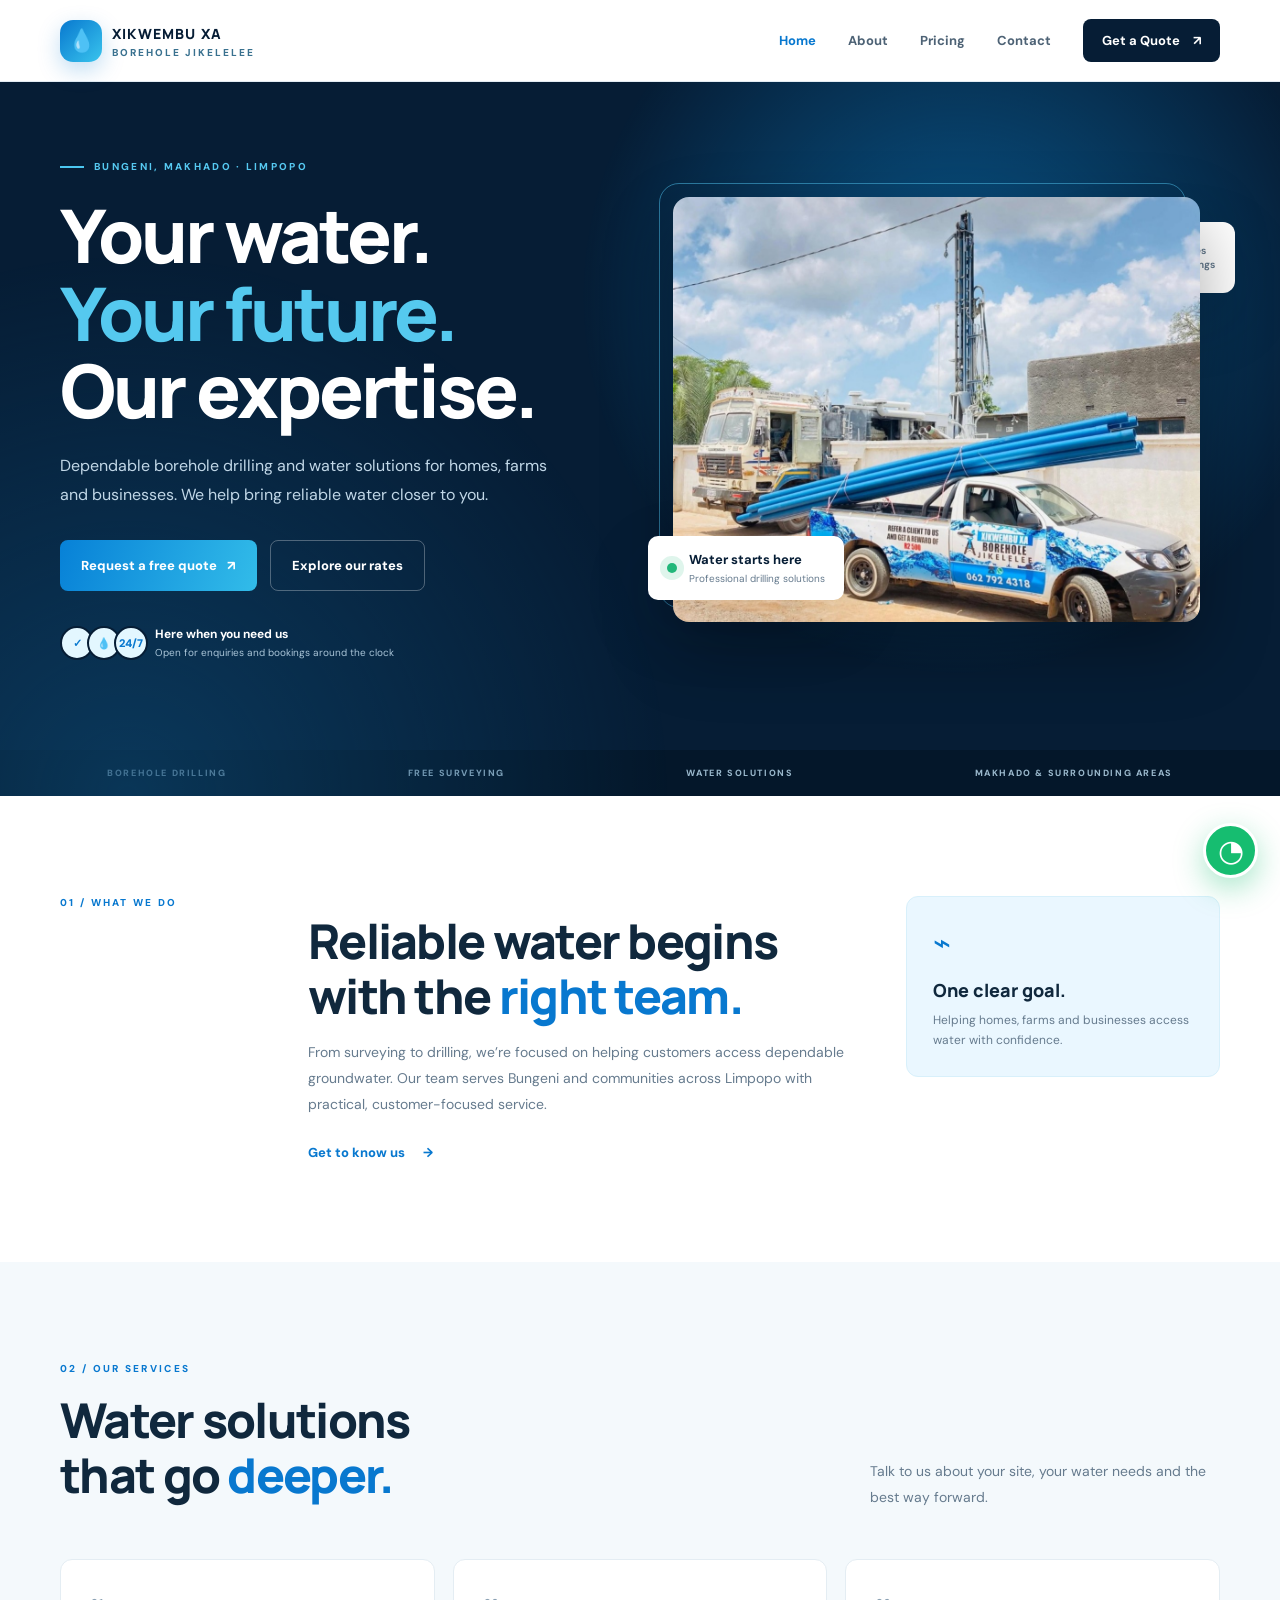
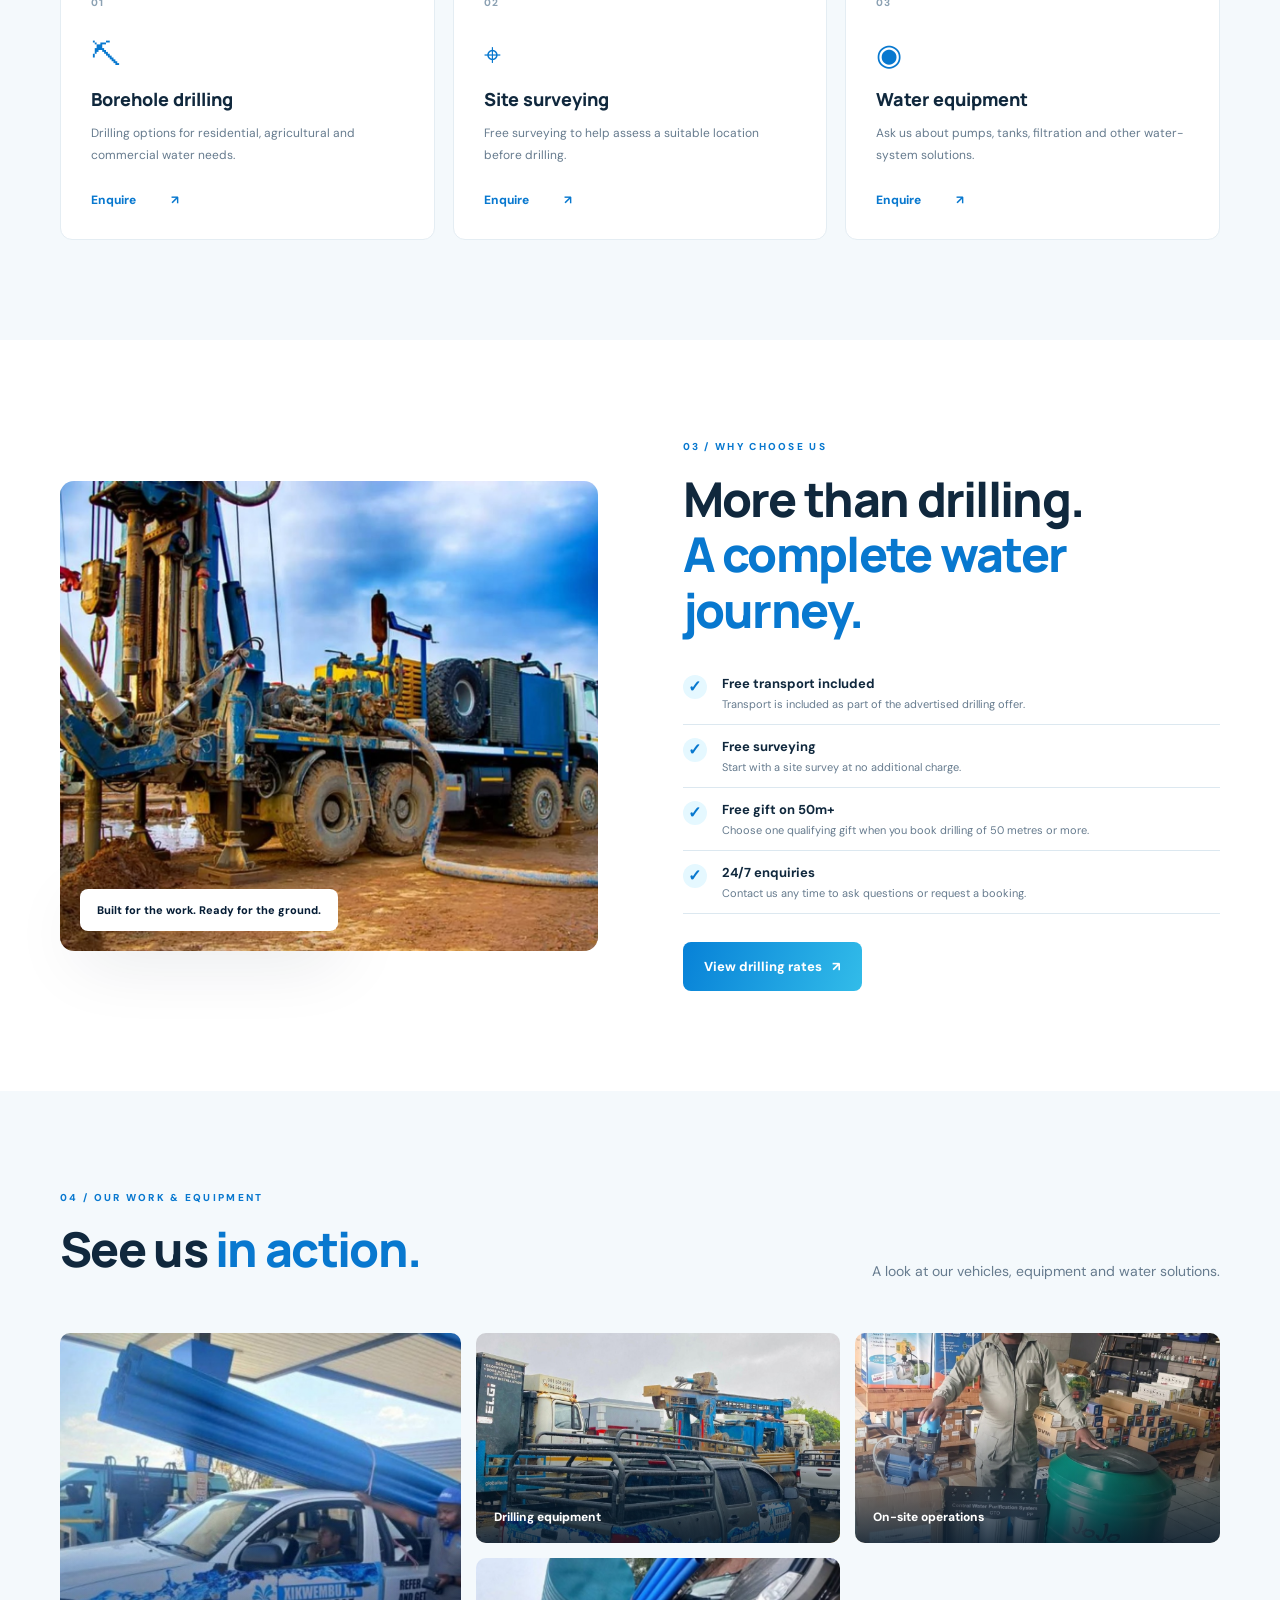
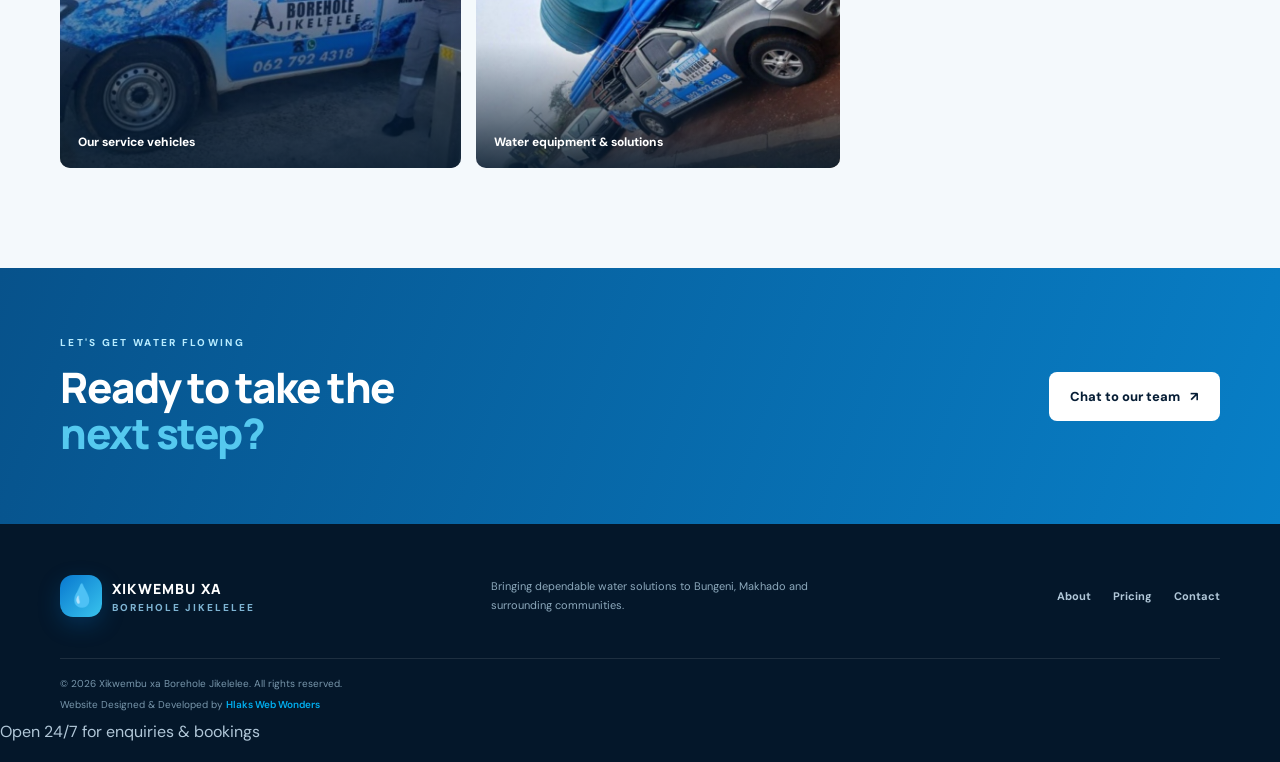
==== commit e279c4d2: "Add footer section with branding and links Added a footer with branding and contact information." ====
--- a/index.html
+++ b/index.html
@@ -22,6 +22,12 @@
 <section class="section gallery-section"><div class="container"><div class="section-heading reveal"><div><div class="section-kicker">04 / OUR WORK & EQUIPMENT</div><h2>See us <em>in action.</em></h2></div><p>A look at our vehicles, equipment and water solutions.</p></div><div class="gallery-grid"><figure class="gallery-item tall reveal"><img src="gallery-1.jpg" alt="Company service vehicle carrying borehole pipes"><figcaption>Our service vehicles</figcaption></figure><figure class="gallery-item reveal"><img src="gallery-3.jpg" alt="Company drilling vehicle and equipment"><figcaption>Drilling equipment</figcaption></figure><figure class="gallery-item reveal"><img src="gallery-5.jpg" alt="Borehole drilling truck and rig"><figcaption>On-site operations</figcaption></figure><figure class="gallery-item reveal"><img src="gallery-6.jpg" alt="Water pump, purification system and storage tank"><figcaption>Water equipment & solutions</figcaption></figure></div></div></section>
 <section class="cta-band"><div class="container cta-inner"><div><div class="section-kicker">LET'S GET WATER FLOWING</div><h2>Ready to take the<br><em>next step?</em></h2></div><a class="btn btn-light" href="https://wa.me/27627924318?text=Hello%20Xikombiso%20xa%20Borehole%20Jikelelee%2C%20please%20help%20me%20with%20a%20quotation." target="_blank" rel="noopener">Chat to our team <span>↗</span></a></div></section>
 </main>
-<footer class="footer"><div class="container footer-main"><a class="brand brand-footer" href="index.html"><span class="brand-mark">💧</span><span><b>XIKWEMBU XA</b><small>BOREHOLE JIKELELEE</small></span></a><p>Bringing dependable water solutions to Bungeni, Makhado and surrounding communities.</p><div class="footer-links"><a href="about.html">About</a><a href="pricing.html">Pricing</a><a href="contact.html">Contact</a></div></div><div class="container footer-bottom"><span>© <span id="year"></span> Xikwembu xa Borehole Jikelelee. All rights reserved.</span><span>Open 24/7 for enquiries & bookings</span></div></footer>
+<footer class="footer"><div class="container footer-main"><a class="brand brand-footer" href="index.html"><span class="brand-mark">💧</span><span><b>XIKWEMBU XA</b><small>BOREHOLE JIKELELEE</small></span></a><p>Bringing dependable water solutions to Bungeni, Makhado and surrounding communities.</p><div class="footer-links"><a href="about.html">About</a><a href="pricing.html">Pricing</a><a href="contact.html">Contact</a></div></div><div class="container footer-bottom"><span>© <span id="year"></span> Xikwembu xa Borehole Jikelelee. All rights reserved.<p style="margin-top:8px;">
+        Website Designed & Developed by
+        <a href="https://hlakswebwonders.site" target="_blank" style="color:#00AEEF;font-weight:600;text-decoration:none;">
+            Hlaks Web Wonders
+        </a>
+    </p>
+</div></span><span>Open 24/7 for enquiries & bookings</span></div></footer>
 <a class="float-wa" href="https://wa.me/27627924318?text=Hello%20Xikombiso%20xa%20Borehole%20Jikelelee%2C%20I%20have%20an%20enquiry." target="_blank" rel="noopener" aria-label="Chat on WhatsApp">◔</a>
 <script src="script.js"></script></body></html>
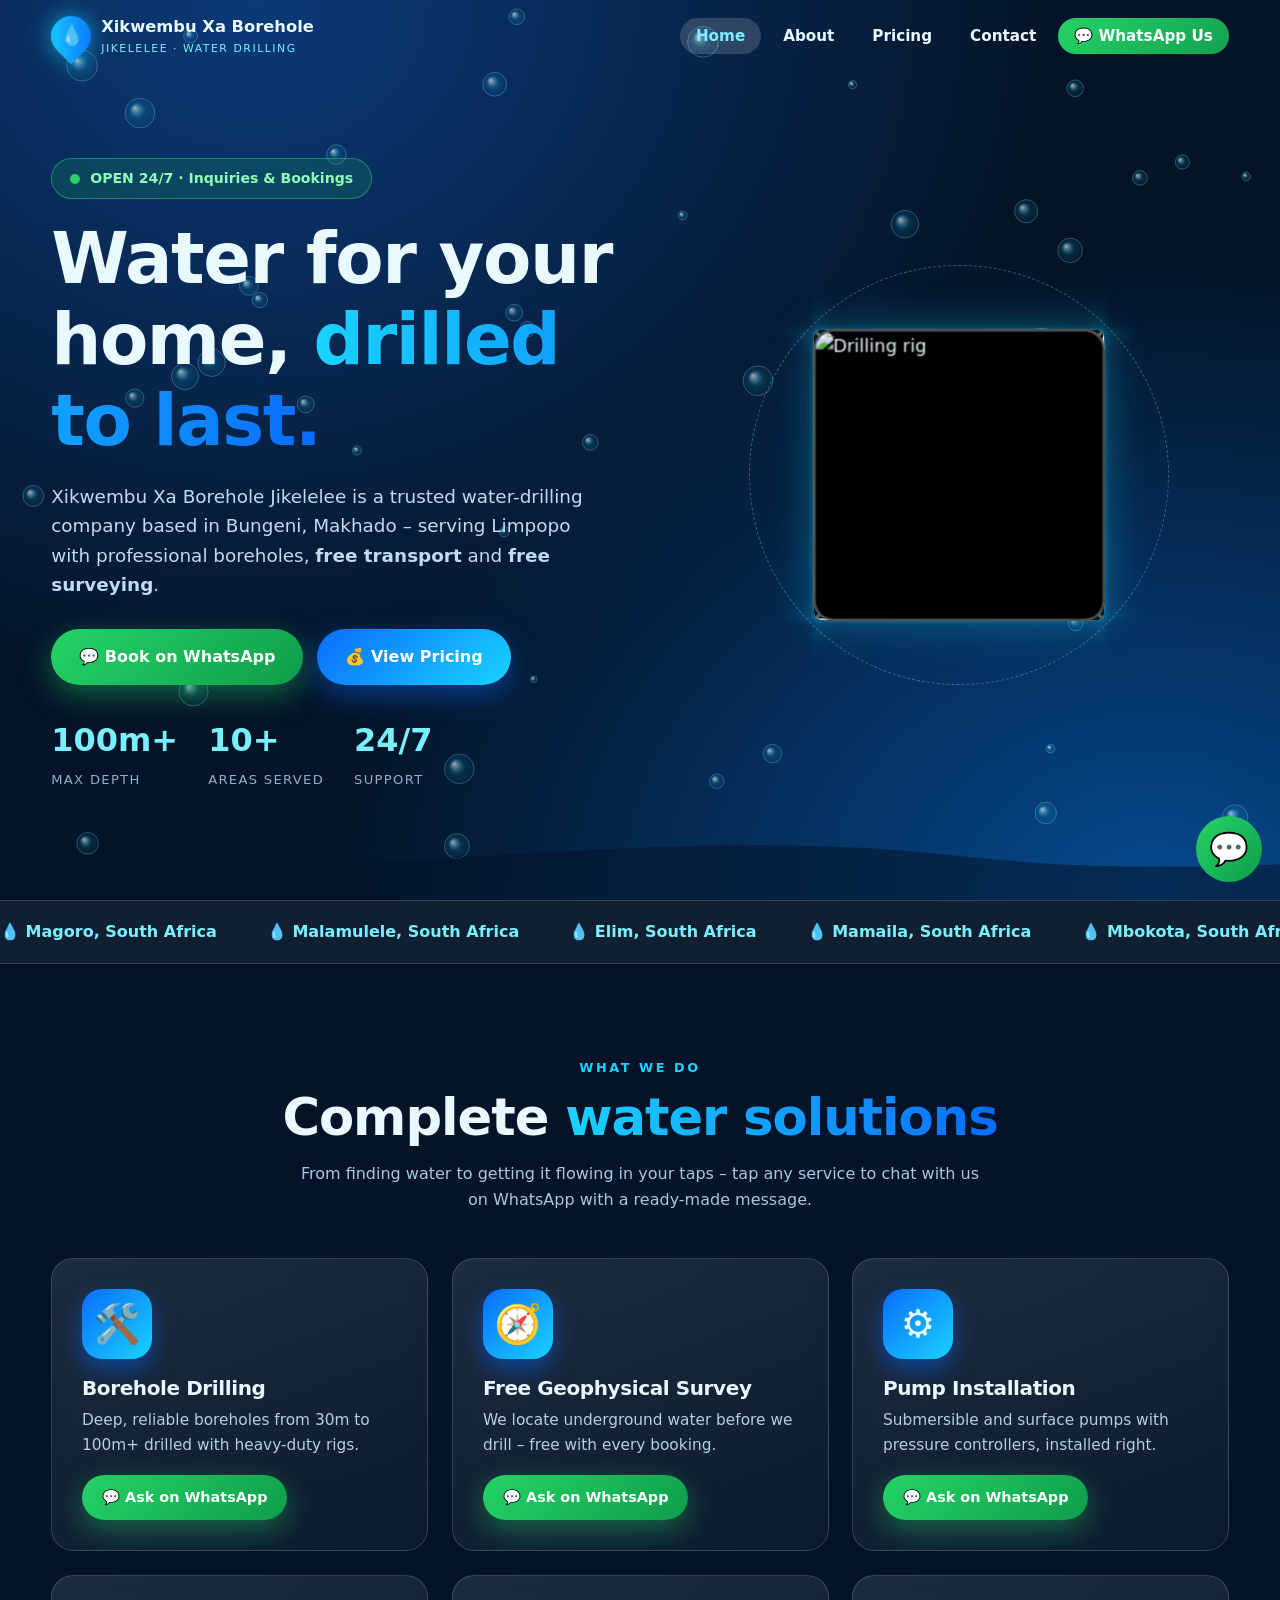
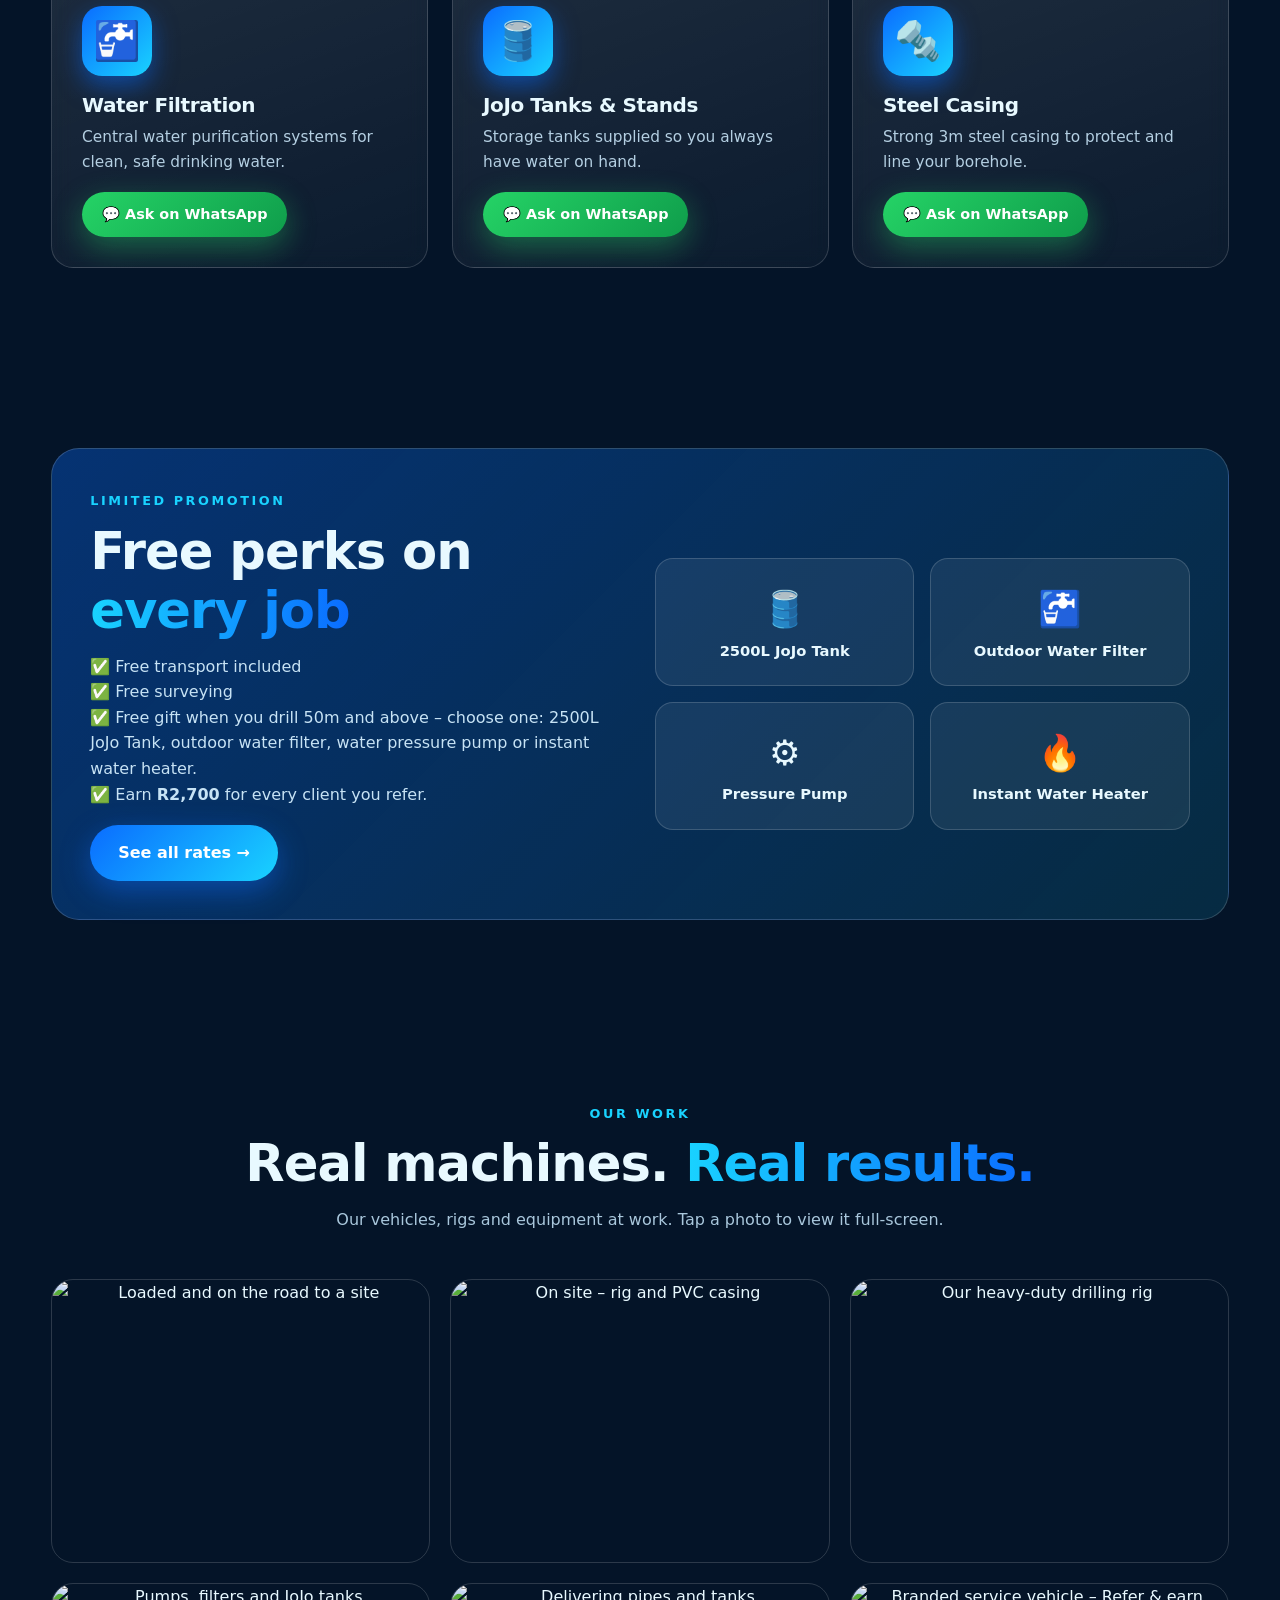
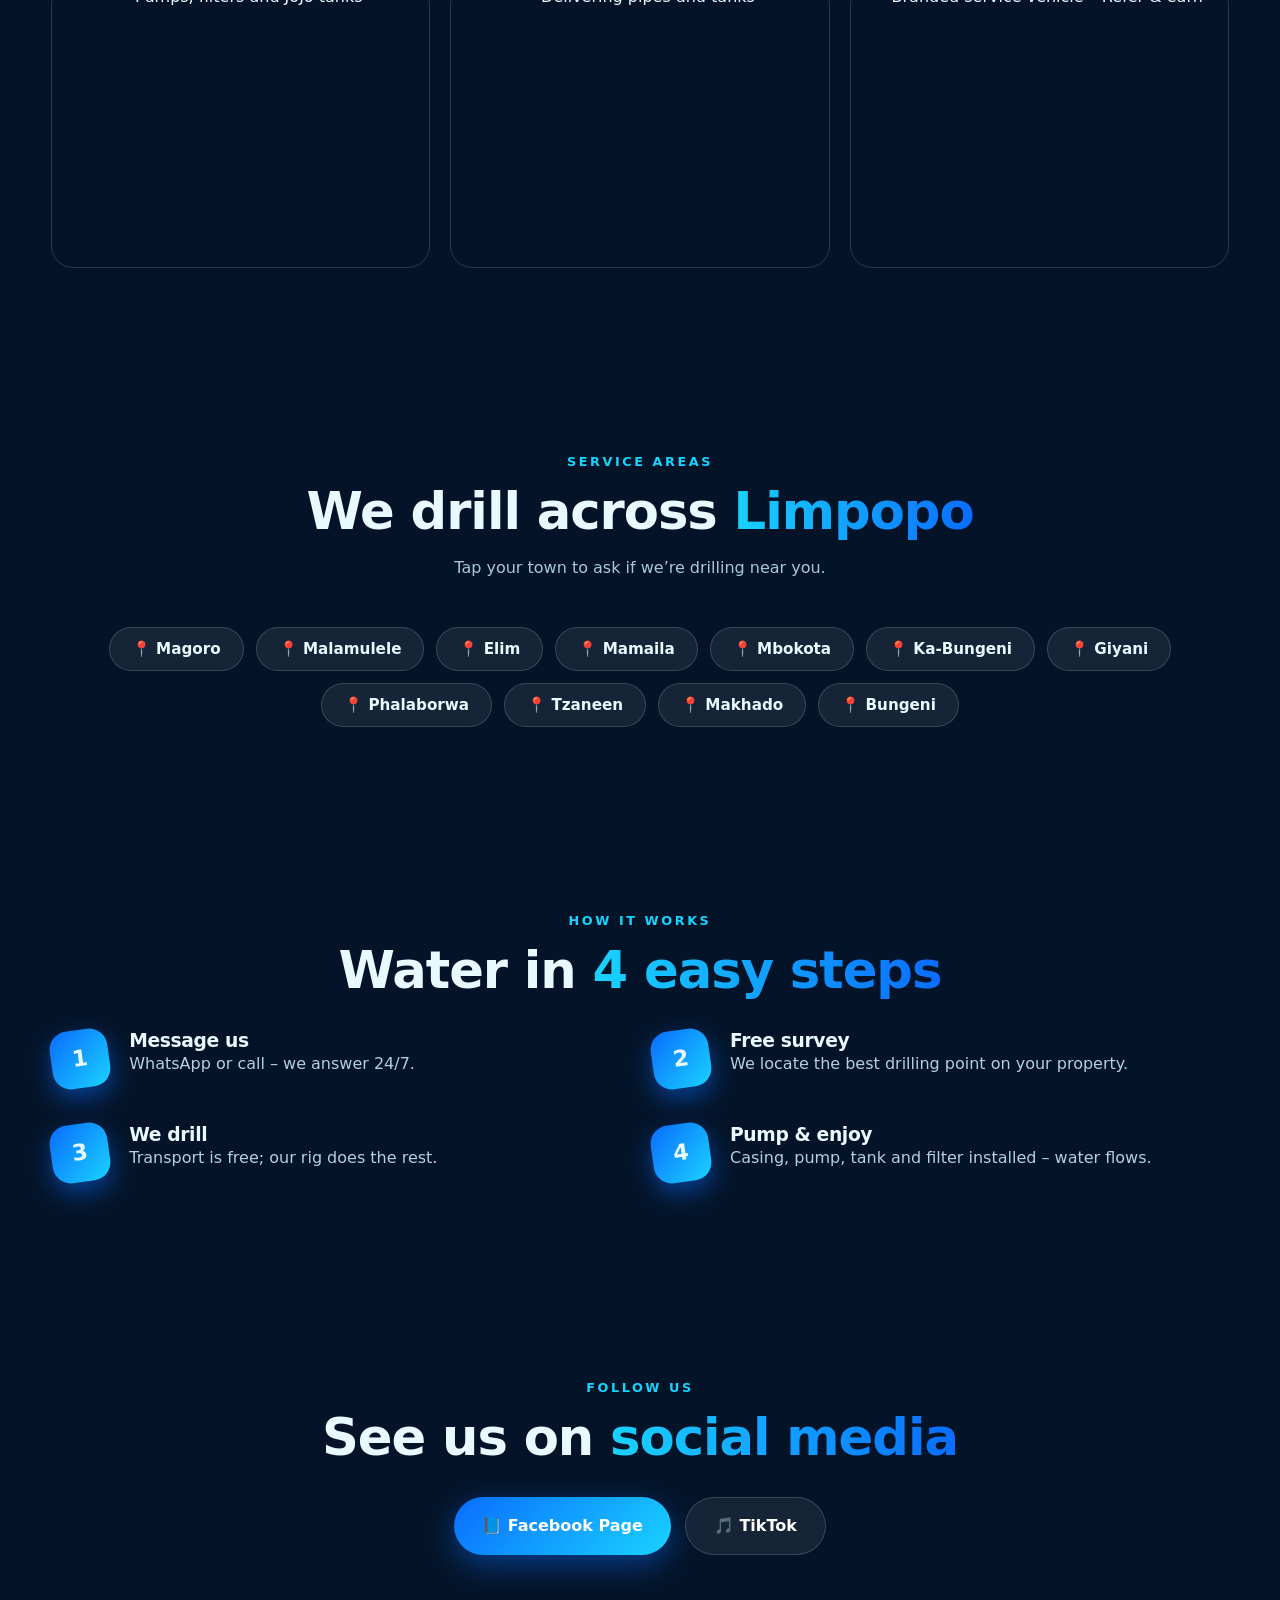
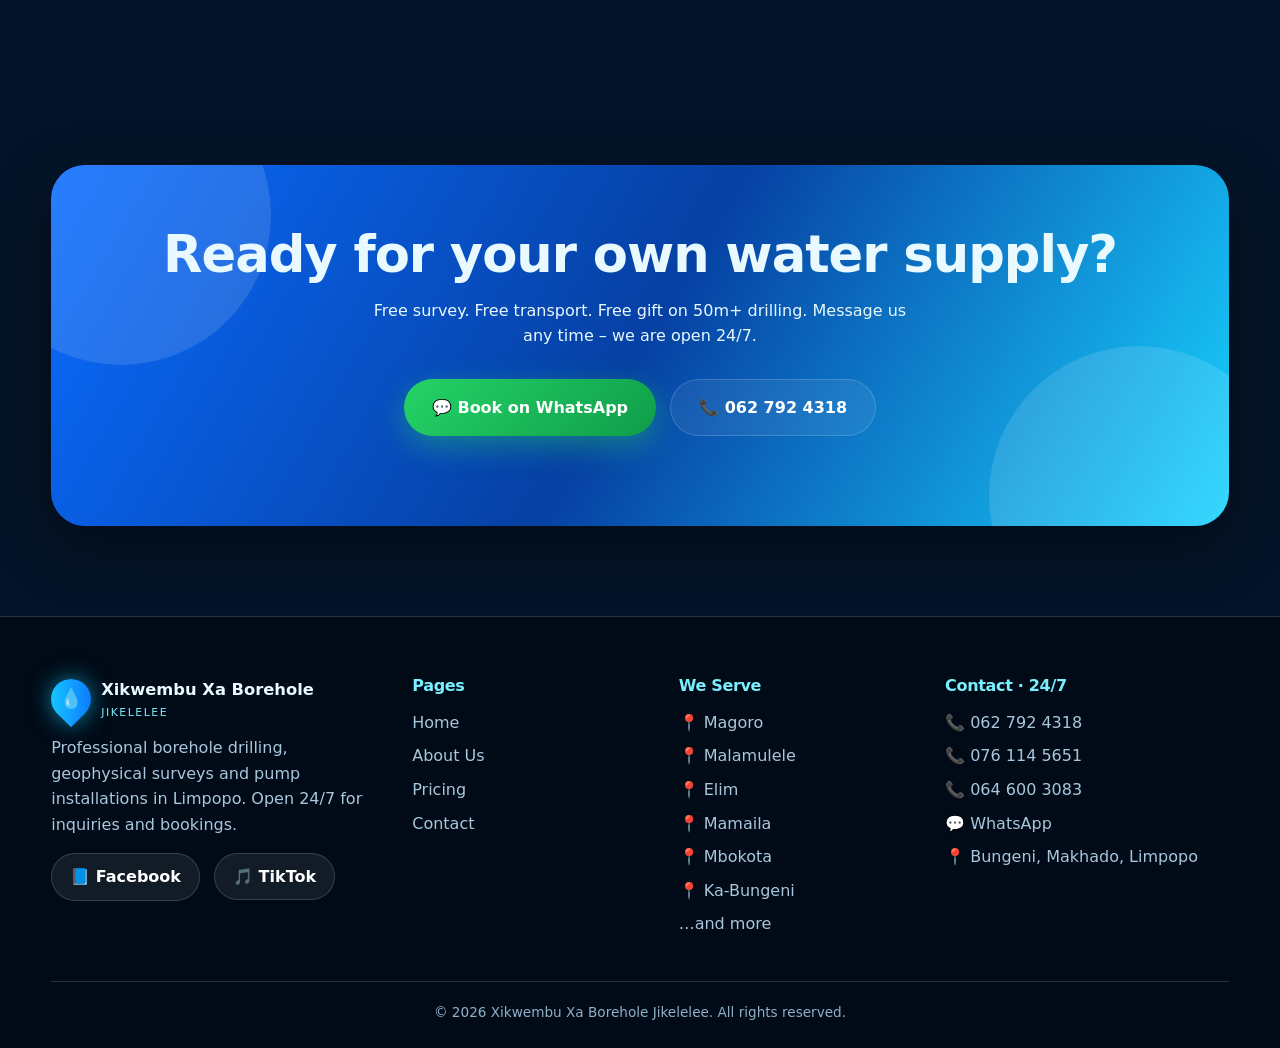
==== commit bbfba840: "commit" ====
--- a/index.html
+++ b/index.html
@@ -1,33 +1,124 @@
 <!DOCTYPE html>
 <html lang="en">
 <head>
-  <meta charset="UTF-8"><meta name="viewport" content="width=device-width, initial-scale=1.0">
-  <meta name="theme-color" content="#061d35">
-  <meta name="description" content="X Xikwembu xa Borehole Jikelelee provides borehole drilling, surveying and water solutions in Bungeni, Makhado and surrounding Limpopo areas.">
-  <title>X Xikwembu xa Borehole Jikelelee | Reliable Water Drilling</title>
-  <link rel="preconnect" href="https://fonts.googleapis.com"><link rel="preconnect" href="https://fonts.gstatic.com" crossorigin>
-  <link href="https://fonts.googleapis.com/css2?family=DM+Sans:wght@400;500;600;700;800&family=Manrope:wght@400;500;600;700;800&display=swap" rel="stylesheet">
-  <link rel="stylesheet" href="style.css">
+<meta charset="UTF-8">
+<meta name="viewport" content="width=device-width,initial-scale=1,viewport-fit=cover">
+<title>Borehole Drilling in Limpopo | Xikwembu Xa Borehole Jikelelee</title>
+<meta name="description" content="Professional borehole drilling, geophysical survey and pump installation in Bungeni, Makhado, Giyani, Malamulele, Tzaneen, Phalaborwa and surrounds. Open 24/7. WhatsApp 062 792 4318.">
+<meta name="theme-color" content="#041428">
+<meta property="og:title" content="Borehole Drilling in Limpopo | Xikwembu Xa Borehole Jikelelee">
+<meta property="og:description" content="Professional borehole drilling, geophysical survey and pump installation in Bungeni, Makhado, Giyani, Malamulele, Tzaneen, Phalaborwa and surrounds. Open 24/7. WhatsApp 062 792 4318.">
+<meta property="og:image" content="images/truck-fuel-stop.jpg">
+<link rel="stylesheet" href="style.css">
 </head>
 <body>
-<header class="site-header"><a class="brand" href="index.html"><span class="brand-mark">💧</span><span><b>XIKWEMBU XA</b><small>BOREHOLE JIKELELEE</small></span></a>
-<button class="menu-toggle" aria-label="Open navigation" aria-expanded="false">☰</button>
-<nav class="nav"><a class="active" href="index.html">Home</a><a href="about.html">About</a><a href="pricing.html">Pricing</a><a href="contact.html">Contact</a><a class="nav-cta" href="https://wa.me/27627924318?text=Hello%20Xikombiso%20xa%20Borehole%20Jikelelee%2C%20I%20would%20like%20to%20make%20an%20inquiry." target="_blank" rel="noopener">Get a Quote <span>↗</span></a></nav></header>
-<main>
-<section class="hero"><div class="hero-bg"></div><div class="container hero-grid"><div class="hero-copy reveal"><div class="eyebrow"><i></i> BUNGENI, MAKHADO · LIMPOPO</div><h1>Your water.<br><em>Your future.</em><br>Our expertise.</h1><p class="hero-lead">Dependable borehole drilling and water solutions for homes, farms and businesses. We help bring reliable water closer to you.</p><div class="hero-actions"><a class="btn btn-primary" href="https://wa.me/27627924318?text=Hello%2C%20I%20need%20a%20borehole%20drilling%20quote.%20Please%20assist." target="_blank" rel="noopener">Request a free quote <span>↗</span></a><a class="btn btn-ghost" href="pricing.html">Explore our rates</a></div><div class="hero-proof"><div class="proof-avatars"><span>✓</span><span>💧</span><span>24/7</span></div><p><b>Here when you need us</b><small>Open for enquiries and bookings around the clock</small></p></div></div>
-<div class="hero-visual reveal"><div class="hero-image-wrap"><img src="gallery-4.jpg" alt="Borehole drilling vehicle and equipment on site"><div class="image-tag"><span class="pulse"></span><div><b>Water starts here</b><small>Professional drilling solutions</small></div></div></div><div class="floating-stat"><b>24/7</b><span>Enquiries<br>& bookings</span></div></div></div><div class="hero-bottom"><span>BOREHOLE DRILLING</span><span>FREE SURVEYING</span><span>WATER SOLUTIONS</span><span>MAKHADO & SURROUNDING AREAS</span></div></section>
-<section class="section intro"><div class="container intro-grid"><div class="section-kicker reveal">01 / WHAT WE DO</div><div class="intro-content reveal"><h2>Reliable water begins<br>with the <em>right team.</em></h2><p>From surveying to drilling, we’re focused on helping customers access dependable groundwater. Our team serves Bungeni and communities across Limpopo with practical, customer-focused service.</p><a class="text-link" href="about.html">Get to know us <span>→</span></a></div><div class="intro-card reveal"><span class="card-icon">⌁</span><h3>One clear goal.</h3><p>Helping homes, farms and businesses access water with confidence.</p></div></div></section>
-<section class="section services"><div class="container"><div class="section-heading reveal"><div><div class="section-kicker">02 / OUR SERVICES</div><h2>Water solutions<br>that go <em>deeper.</em></h2></div><p>Talk to us about your site, your water needs and the best way forward.</p></div><div class="service-grid"><article class="service-card reveal"><span>01</span><div class="service-icon">⛏</div><h3>Borehole drilling</h3><p>Drilling options for residential, agricultural and commercial water needs.</p><a href="contact.html" data-service="Borehole drilling">Enquire <b>↗</b></a></article><article class="service-card reveal"><span>02</span><div class="service-icon">⌖</div><h3>Site surveying</h3><p>Free surveying to help assess a suitable location before drilling.</p><a href="contact.html" data-service="Free site surveying">Enquire <b>↗</b></a></article><article class="service-card reveal"><span>03</span><div class="service-icon">◉</div><h3>Water equipment</h3><p>Ask us about pumps, tanks, filtration and other water-system solutions.</p><a href="contact.html" data-service="Water equipment and installation">Enquire <b>↗</b></a></article></div></div></section>
-<section class="section feature"><div class="container feature-grid"><div class="feature-photo reveal"><img src="gallery-2.jpg" alt="Borehole drilling rig and truck at a drilling site"><div class="photo-caption">Built for the work. Ready for the ground.</div></div><div class="feature-copy reveal"><div class="section-kicker">03 / WHY CHOOSE US</div><h2>More than drilling.<br><em>A complete water journey.</em></h2><ul class="check-list"><li><b>✓</b><span><strong>Free transport included</strong><small>Transport is included as part of the advertised drilling offer.</small></span></li><li><b>✓</b><span><strong>Free surveying</strong><small>Start with a site survey at no additional charge.</small></span></li><li><b>✓</b><span><strong>Free gift on 50m+</strong><small>Choose one qualifying gift when you book drilling of 50 metres or more.</small></span></li><li><b>✓</b><span><strong>24/7 enquiries</strong><small>Contact us any time to ask questions or request a booking.</small></span></li></ul><a class="btn btn-primary" href="pricing.html">View drilling rates <span>↗</span></a></div></div></section>
-<section class="section gallery-section"><div class="container"><div class="section-heading reveal"><div><div class="section-kicker">04 / OUR WORK & EQUIPMENT</div><h2>See us <em>in action.</em></h2></div><p>A look at our vehicles, equipment and water solutions.</p></div><div class="gallery-grid"><figure class="gallery-item tall reveal"><img src="gallery-1.jpg" alt="Company service vehicle carrying borehole pipes"><figcaption>Our service vehicles</figcaption></figure><figure class="gallery-item reveal"><img src="gallery-3.jpg" alt="Company drilling vehicle and equipment"><figcaption>Drilling equipment</figcaption></figure><figure class="gallery-item reveal"><img src="gallery-5.jpg" alt="Borehole drilling truck and rig"><figcaption>On-site operations</figcaption></figure><figure class="gallery-item reveal"><img src="gallery-6.jpg" alt="Water pump, purification system and storage tank"><figcaption>Water equipment & solutions</figcaption></figure></div></div></section>
-<section class="cta-band"><div class="container cta-inner"><div><div class="section-kicker">LET'S GET WATER FLOWING</div><h2>Ready to take the<br><em>next step?</em></h2></div><a class="btn btn-light" href="https://wa.me/27627924318?text=Hello%20Xikombiso%20xa%20Borehole%20Jikelelee%2C%20please%20help%20me%20with%20a%20quotation." target="_blank" rel="noopener">Chat to our team <span>↗</span></a></div></section>
-</main>
-<footer class="footer"><div class="container footer-main"><a class="brand brand-footer" href="index.html"><span class="brand-mark">💧</span><span><b>XIKWEMBU XA</b><small>BOREHOLE JIKELELEE</small></span></a><p>Bringing dependable water solutions to Bungeni, Makhado and surrounding communities.</p><div class="footer-links"><a href="about.html">About</a><a href="pricing.html">Pricing</a><a href="contact.html">Contact</a></div></div><div class="container footer-bottom"><span>© <span id="year"></span> Xikwembu xa Borehole Jikelelee. All rights reserved.<p style="margin-top:8px;">
-        Website Designed & Developed by
-        <a href="https://hlakswebwonders.site" target="_blank" style="color:#00AEEF;font-weight:600;text-decoration:none;">
-            Hlaks Web Wonders
-        </a>
-    </p>
-</div></span><span>Open 24/7 for enquiries & bookings</span></div></footer>
-<a class="float-wa" href="https://wa.me/27627924318?text=Hello%20Xikombiso%20xa%20Borehole%20Jikelelee%2C%20I%20have%20an%20enquiry." target="_blank" rel="noopener" aria-label="Chat on WhatsApp">◔</a>
-<script src="script.js"></script></body></html>
+<div id="progress"></div>
+<canvas id="bubbles"></canvas>
+<header class="nav"><div class="container">
+  <a href="index.html" class="brand"><span class="drop"><i>💧</i></span><span>Xikwembu Xa Borehole<small>Jikelelee · Water Drilling</small></span></a>
+  <button class="burger" aria-label="Menu"><span></span><span></span><span></span></button>
+  <ul class="menu"><li><a href="index.html" class="active">Home</a></li><li><a href="about.html" class="">About</a></li><li><a href="pricing.html" class="">Pricing</a></li><li><a href="contact.html" class="">Contact</a></li><li><a href="#" class="cta" data-wa="general">💬 WhatsApp Us</a></li></ul>
+</div></header>
+
+<section class="hero"><div class="container">
+  <div>
+    <span class="badge-247"><b></b> OPEN 24/7 · Inquiries &amp; Bookings</span>
+    <h1>Water for your home, <span class="grad">drilled to last.</span></h1>
+    <p class="lead">Xikwembu Xa Borehole Jikelelee is a trusted water-drilling company based in Bungeni, Makhado – serving Limpopo with professional boreholes, <b>free transport</b> and <b>free surveying</b>.</p>
+    <div class="hero-btns"><a href="#" class="btn btn-wa pulse" data-wa="book">💬 Book on WhatsApp</a><a href="pricing.html" class="btn btn-blue">💰 View Pricing</a></div>
+    <div class="hero-stats"><div><strong data-count="100" data-suffix="m+">0</strong><span>Max depth</span></div><div><strong data-count="10" data-suffix="+">0</strong><span>Areas served</span></div><div><strong>24/7</strong><span>Support</span></div></div>
+  </div>
+  <div class="stage"><div class="orbit"></div>
+    <div class="cube">
+      <div class="face f1"><img src="images/rig-truck.jpg" alt="Drilling rig"></div>
+      <div class="face f2"><img src="images/truck-fuel-stop.jpg" alt="Company truck"></div>
+      <div class="face f3"><img src="images/site-rig-pipes.jpg" alt="On site"></div>
+      <div class="face f4"><img src="images/shop-team.jpg" alt="Equipment"></div>
+      <div class="face f5"><img src="images/truck-pipes-tank.jpg" alt="Delivery"></div>
+      <div class="face f6"><img src="images/truck-rear.jpg" alt="Vehicle"></div>
+    </div>
+  </div>
+</div><div class="wave"><svg viewBox="0 0 1200 120" preserveAspectRatio="none"><path fill="#041428" fill-opacity=".55" d="M0,60 C150,110 300,10 450,60 C600,110 750,10 900,60 C1050,110 1150,30 1200,60 L1200,120 L0,120Z M1200,60 C1350,110 1500,10 1650,60 C1800,110 1950,10 2100,60 L2100,120 L1200,120Z"/></svg></div></section>
+
+<div class="marquee"><div class="track"><span>Magoro, South Africa</span><span>Malamulele, South Africa</span><span>Elim, South Africa</span><span>Mamaila, South Africa</span><span>Mbokota, South Africa</span><span>Ka-Bungeni, South Africa</span><span>Giyani, South Africa</span><span>Phalaborwa, South Africa</span><span>Tzaneen, South Africa</span><span>Makhado, South Africa</span><span>Bungeni, South Africa</span><span>Magoro, South Africa</span><span>Malamulele, South Africa</span><span>Elim, South Africa</span><span>Mamaila, South Africa</span><span>Mbokota, South Africa</span><span>Ka-Bungeni, South Africa</span><span>Giyani, South Africa</span><span>Phalaborwa, South Africa</span><span>Tzaneen, South Africa</span><span>Makhado, South Africa</span><span>Bungeni, South Africa</span></div></div>
+
+<section><div class="container center">
+  <span class="tag">What we do</span><h2 class="title">Complete <span class="grad">water solutions</span></h2>
+  <p class="sub">From finding water to getting it flowing in your taps – tap any service to chat with us on WhatsApp with a ready-made message.</p>
+  <div class="grid g3" style="text-align:left"><div class="card reveal d1" data-tilt><div class="ico">🛠️</div><h3>Borehole Drilling</h3><p>Deep, reliable boreholes from 30m to 100m+ drilled with heavy-duty rigs.</p><a href="#" class="btn btn-wa" data-wa="book">💬 Ask on WhatsApp</a></div><div class="card reveal d2" data-tilt><div class="ico">🧭</div><h3>Free Geophysical Survey</h3><p>We locate underground water before we drill – free with every booking.</p><a href="#" class="btn btn-wa" data-wa="survey">💬 Ask on WhatsApp</a></div><div class="card reveal d3" data-tilt><div class="ico">⚙️</div><h3>Pump Installation</h3><p>Submersible and surface pumps with pressure controllers, installed right.</p><a href="#" class="btn btn-wa" data-wa="pump">💬 Ask on WhatsApp</a></div><div class="card reveal d1" data-tilt><div class="ico">🚰</div><h3>Water Filtration</h3><p>Central water purification systems for clean, safe drinking water.</p><a href="#" class="btn btn-wa" data-wa="filter">💬 Ask on WhatsApp</a></div><div class="card reveal d2" data-tilt><div class="ico">🛢️</div><h3>JoJo Tanks & Stands</h3><p>Storage tanks supplied so you always have water on hand.</p><a href="#" class="btn btn-wa" data-wa="tank">💬 Ask on WhatsApp</a></div><div class="card reveal d3" data-tilt><div class="ico">🔩</div><h3>Steel Casing</h3><p>Strong 3m steel casing to protect and line your borehole.</p><a href="#" class="btn btn-wa" data-wa="casing">💬 Ask on WhatsApp</a></div></div>
+</div></section>
+
+<section><div class="container">
+  <div class="big-card reveal"><div class="grid g2" style="align-items:center;gap:30px">
+    <div><span class="tag">Limited promotion</span><h2 class="title">Free perks on <span class="grad">every job</span></h2>
+    <p style="color:#c7e3f5;margin-bottom:18px">✅ Free transport included<br>✅ Free surveying<br>✅ Free gift when you drill 50m and above – choose one: 2500L JoJo Tank, outdoor water filter, water pressure pump or instant water heater.<br>✅ Earn <b>R2,700</b> for every client you refer.</p>
+    <a class="btn btn-blue" href="pricing.html">See all rates →</a></div>
+    <div class="gifts" style="grid-template-columns:repeat(2,1fr)"><div class="gift" data-tilt><span>🛢️</span><b>2500L JoJo Tank</b></div><div class="gift" data-tilt><span>🚰</span><b>Outdoor Water Filter</b></div><div class="gift" data-tilt><span>⚙️</span><b>Pressure Pump</b></div><div class="gift" data-tilt><span>🔥</span><b>Instant Water Heater</b></div></div>
+  </div></div>
+</div></section>
+
+<section><div class="container center">
+  <span class="tag">Our work</span><h2 class="title">Real machines. <span class="grad">Real results.</span></h2>
+  <p class="sub">Our vehicles, rigs and equipment at work. Tap a photo to view it full-screen.</p>
+  <div class="gallery"><figure class="gitem reveal d1"><img src="images/truck-fuel-stop.jpg" alt="Loaded and on the road to a site" loading="lazy"><figcaption>Loaded and on the road to a site</figcaption></figure><figure class="gitem reveal d2"><img src="images/site-rig-pipes.jpg" alt="On site – rig and PVC casing" loading="lazy"><figcaption>On site – rig and PVC casing</figcaption></figure><figure class="gitem reveal d3"><img src="images/rig-truck.jpg" alt="Our heavy-duty drilling rig" loading="lazy"><figcaption>Our heavy-duty drilling rig</figcaption></figure><figure class="gitem reveal d1"><img src="images/shop-team.jpg" alt="Pumps, filters and JoJo tanks" loading="lazy"><figcaption>Pumps, filters and JoJo tanks</figcaption></figure><figure class="gitem reveal d2"><img src="images/truck-pipes-tank.jpg" alt="Delivering pipes and tanks" loading="lazy"><figcaption>Delivering pipes and tanks</figcaption></figure><figure class="gitem reveal d3"><img src="images/truck-rear.jpg" alt="Branded service vehicle – Refer & earn" loading="lazy"><figcaption>Branded service vehicle – Refer & earn</figcaption></figure></div>
+</div></section>
+
+<section><div class="container center">
+  <span class="tag">Service areas</span><h2 class="title">We drill across <span class="grad">Limpopo</span></h2>
+  <p class="sub">Tap your town to ask if we’re drilling near you.</p>
+  <div class="chips reveal"><button class="chip" data-area="Magoro">📍 Magoro</button><button class="chip" data-area="Malamulele">📍 Malamulele</button><button class="chip" data-area="Elim">📍 Elim</button><button class="chip" data-area="Mamaila">📍 Mamaila</button><button class="chip" data-area="Mbokota">📍 Mbokota</button><button class="chip" data-area="Ka-Bungeni">📍 Ka-Bungeni</button><button class="chip" data-area="Giyani">📍 Giyani</button><button class="chip" data-area="Phalaborwa">📍 Phalaborwa</button><button class="chip" data-area="Tzaneen">📍 Tzaneen</button><button class="chip" data-area="Makhado">📍 Makhado</button><button class="chip" data-area="Bungeni">📍 Bungeni</button></div>
+</div></section>
+
+<section><div class="container">
+  <div class="center"><span class="tag">How it works</span><h2 class="title">Water in <span class="grad">4 easy steps</span></h2></div>
+  <div class="grid g2 steps" style="margin-top:30px">
+    <div class="step reveal left"><h3>Message us</h3><p style="color:#b4cfe2">WhatsApp or call – we answer 24/7.</p></div>
+    <div class="step reveal right"><h3>Free survey</h3><p style="color:#b4cfe2">We locate the best drilling point on your property.</p></div>
+    <div class="step reveal left"><h3>We drill</h3><p style="color:#b4cfe2">Transport is free; our rig does the rest.</p></div>
+    <div class="step reveal right"><h3>Pump &amp; enjoy</h3><p style="color:#b4cfe2">Casing, pump, tank and filter installed – water flows.</p></div>
+  </div>
+</div></section>
+
+<section><div class="container center">
+  <span class="tag">Follow us</span><h2 class="title">See us on <span class="grad">social media</span></h2>
+  <div class="hero-btns" style="justify-content:center"><a class="btn btn-blue" href="https://www.facebook.com/XikwembuXaBorehole/" target="_blank" rel="noopener">📘 Facebook Page</a><a class="btn btn-ghost" href="https://www.tiktok.com/@xikwembuxaboreholejikele?is_from_webapp=1&sender_device=pc" target="_blank" rel="noopener">🎵 TikTok</a></div>
+</div></section>
+<section><div class="container"><div class="cta-band reveal">
+<h2 class="title">Ready for your own water supply?</h2>
+<p style="max-width:560px;margin:0 auto 26px">Free survey. Free transport. Free gift on 50m+ drilling. Message us any time – we are open 24/7.</p>
+<div class="hero-btns" style="justify-content:center"><a href="#" class="btn btn-wa pulse" data-wa="book">💬 Book on WhatsApp</a><a href="tel:+27627924318" class="btn btn-ghost">📞 062 792 4318</a></div>
+</div></div></section>
+<div class="lightbox" id="lightbox"><button class="close" aria-label="Close">×</button><button class="lb-nav" id="lbPrev">‹</button><img src="" alt=""><button class="lb-nav" id="lbNext">›</button></div>
+
+<footer><div class="container">
+  <div class="fgrid">
+    <div><a href="index.html" class="brand"><span class="drop"><i>💧</i></span><span>Xikwembu Xa Borehole<small>Jikelelee</small></span></a>
+      <p style="margin-top:14px;color:#a9c7dc">Professional borehole drilling, geophysical surveys and pump installations in Limpopo. Open 24/7 for inquiries and bookings.</p>
+      <div class="social" style="margin-top:16px"><a class="btn btn-ghost" style="padding:10px 18px" href="https://www.facebook.com/XikwembuXaBorehole/" target="_blank" rel="noopener">📘 Facebook</a><a class="btn btn-ghost" style="padding:10px 18px" href="https://www.tiktok.com/@xikwembuxaboreholejikele?is_from_webapp=1&sender_device=pc" target="_blank" rel="noopener">🎵 TikTok</a></div></div>
+    <div><h4>Pages</h4><ul><li><a href="index.html">Home</a></li><li><a href="about.html">About Us</a></li><li><a href="pricing.html">Pricing</a></li><li><a href="contact.html">Contact</a></li></ul></div>
+    <div><h4>We Serve</h4><ul><li>📍 Magoro</li><li>📍 Malamulele</li><li>📍 Elim</li><li>📍 Mamaila</li><li>📍 Mbokota</li><li>📍 Ka-Bungeni</li><li>…and more</li></ul></div>
+    <div><h4>Contact · 24/7</h4><ul><li><a href="tel:+27627924318">📞 062 792 4318</a></li><li><a href="tel:+27761145651">📞 076 114 5651</a></li><li><a href="tel:+27646003083">📞 064 600 3083</a></li><li><a href="#" data-wa="general">💬 WhatsApp</a></li><li>📍 Bungeni, Makhado, Limpopo</li></ul></div>
+  </div>
+  <div class="copy">© <span class="yr">2026</span> Xikwembu Xa Borehole Jikelelee. All rights reserved.</div>
+</div></footer>
+
+<div class="wa-fab">
+  <div class="wa-nudge">💬 Need water? Chat with us 24/7</div>
+  <div class="wa-panel">
+    <div class="wa-head"><b>Xikwembu Xa Borehole</b><small>🟢 Online 24/7 · replies fast</small></div>
+    <div class="wa-body">
+      <div class="wa-bubble">Hi 👋 What do you need help with? Tap an option and we'll open WhatsApp with your message ready.</div>
+      <button class="wa-opt" data-wa="book">🛠️ Book borehole drilling</button>
+      <button class="wa-opt" data-wa="quote">💰 Get a free quote</button>
+      <button class="wa-opt" data-wa="survey">🧭 Free water survey</button>
+      <button class="wa-opt" data-wa="pump">⚙️ Pump installation</button>
+      <button class="wa-opt" data-wa="filter">🚰 Water filter / purification</button>
+      <button class="wa-opt" data-wa="tank">🛢️ JoJo tanks</button>
+      <button class="wa-opt" data-wa="referral">🎁 Referral reward R2,700</button>
+      <button class="wa-opt" data-wa="emergency">🚨 Urgent help</button>
+    </div>
+  </div>
+  <button class="wa-btn" aria-label="Chat on WhatsApp">💬</button>
+</div>
+<script src="script.js"></script>
+</body></html>
--- a/style.css
+++ b/style.css
@@ -1 +1,278 @@
- :root{--navy:#061d35;--navy2:#0b2d4d;--blue:#0878cf;--cyan:#39c4ed;--ice:#eaf7ff;--ink:#10283d;--muted:#667b8e;--white:#fff;--line:#dce8f0;--shadow:0 24px 70px rgba(5,31,55,.13)}*{box-sizing:border-box}html{scroll-behavior:smooth}body{margin:0;font-family:"DM Sans",sans-serif;color:var(--ink);background:#fff;overflow-x:hidden}a{color:inherit;text-decoration:none}img{display:block;width:100%;object-fit:cover}button,input,select,textarea{font:inherit}.container{width:min(1160px,calc(100% - 48px));margin:auto}.site-header{height:82px;padding:0 max(24px,calc((100vw - 1160px)/2));display:flex;align-items:center;justify-content:space-between;background:rgba(255,255,255,.94);backdrop-filter:blur(18px);position:sticky;top:0;z-index:50;border-bottom:1px solid rgba(220,232,240,.8)}.brand{display:flex;align-items:center;gap:10px;color:var(--navy);line-height:1}.brand-mark{width:42px;height:42px;border-radius:13px;display:grid;place-items:center;background:linear-gradient(135deg,var(--blue),var(--cyan));font-size:22px;box-shadow:0 8px 22px #0878cf40}.brand b{font:800 14px Manrope,sans-serif;letter-spacing:1.2px;display:block}.brand small{display:block;font-size:10px;letter-spacing:2px;font-weight:800;margin-top:5px;color:#39718f}.nav{display:flex;align-items:center;gap:32px;font-size:13px;font-weight:700;color:#4d6275}.nav>a:not(.nav-cta){transition:.25s}.nav>a:hover,.nav>a.active{color:var(--blue)}.nav-cta{background:var(--navy);color:#fff!important;padding:13px 19px;border-radius:8px;transition:.25s}.nav-cta:hover{background:var(--blue);transform:translateY(-2px)}.nav-cta span,.btn span{margin-left:10px}.menu-toggle{display:none;border:0;background:var(--ice);color:var(--navy);padding:10px 13px;border-radius:8px;font-size:22px}.hero{background:var(--navy);color:white;position:relative;overflow:hidden}.hero-bg{position:absolute;inset:0;background:radial-gradient(circle at 75% 30%,#0b75b8 0,transparent 35%),radial-gradient(circle at 10% 100%,#0d4770 0,transparent 40%);opacity:.65}.hero-grid{position:relative;z-index:1;display:grid;grid-template-columns:1fr 1fr;align-items:center;gap:65px;padding-top:78px;padding-bottom:90px;min-height:600px}.eyebrow,.section-kicker{font-size:10px;letter-spacing:2.3px;font-weight:800;color:#56c9f1;display:flex;align-items:center;gap:10px}.eyebrow i{display:inline-block;width:24px;height:2px;background:#4bc7f1}.hero h1,.page-hero h1{font:800 clamp(44px,6vw,74px)/1.05 Manrope,sans-serif;letter-spacing:-3px;margin:23px 0}.hero h1 em,.page-hero h1 em,.section h2 em,.cta-band h2 em,.referral h2 em{font-style:normal;color:#55c9ef}.hero-lead{font-size:16px;line-height:1.8;color:#c1d7e7;max-width:500px}.hero-actions{display:flex;gap:13px;flex-wrap:wrap;margin:30px 0 35px}.btn{display:inline-flex;align-items:center;justify-content:center;border:0;border-radius:8px;padding:16px 21px;font-weight:800;font-size:13px;cursor:pointer;transition:transform .25s,box-shadow .25s,background .25s}.btn:hover{transform:translateY(-3px);box-shadow:0 12px 26px #0002}.btn-primary{background:linear-gradient(110deg,#0781d7,#32bce9);color:white}.btn-ghost{border:1px solid #ffffff4a;color:#fff}.btn-light{background:#fff;color:var(--navy)}.hero-proof{display:flex;align-items:center;gap:14px}.proof-avatars{display:flex}.proof-avatars span{width:34px;height:34px;border-radius:50%;display:grid;place-items:center;margin-right:-7px;border:2px solid var(--navy);background:#e3f7ff;color:var(--blue);font-size:11px;font-weight:900}.hero-proof p{margin:0}.hero-proof b,.hero-proof small{display:block}.hero-proof b{font-size:12px}.hero-proof small{font-size:10px;color:#a9c4d7;margin-top:4px}.hero-visual{position:relative;padding:15px 20px 15px 0}.hero-image-wrap{height:425px;position:relative;border-radius:18px;overflow:visible}.hero-image-wrap:before{content:"";position:absolute;inset:-14px 14px 14px -14px;border:1px solid #4bbce7;opacity:.55;border-radius:20px}.hero-image-wrap>img{height:100%;border-radius:16px;position:relative;z-index:1;box-shadow:0 28px 70px #0005}.image-tag{position:absolute;z-index:2;bottom:22px;left:-25px;background:white;color:var(--navy);padding:15px 19px;border-radius:10px;display:flex;align-items:center;gap:12px;box-shadow:var(--shadow)}.image-tag b,.image-tag small{display:block}.image-tag b{font-size:13px}.image-tag small{font-size:10px;color:var(--muted);margin-top:4px}.pulse{width:10px;height:10px;border-radius:50%;background:#22b77a;box-shadow:0 0 0 7px #22b77a25}.floating-stat{position:absolute;right:-15px;top:40px;background:#fff;color:var(--navy);padding:18px 20px;border-radius:12px;box-shadow:var(--shadow);display:flex;align-items:center;gap:12px}.floating-stat b{font:800 25px Manrope;color:var(--blue)}.floating-stat span{font-size:10px;line-height:1.4;color:var(--muted);font-weight:700}.hero-bottom{display:flex;justify-content:space-around;gap:15px;padding:17px 24px;background:#04172a;color:#9ab8cc;font-size:9px;letter-spacing:1.6px;font-weight:800}.section{padding:100px 0}.intro-grid{display:grid;grid-template-columns:.55fr 1.5fr .85fr;gap:45px;align-items:start}.section-kicker{color:var(--blue)}.intro-content h2,.section h2,.contact-info h2{font:800 clamp(32px,4vw,48px)/1.15 Manrope,sans-serif;letter-spacing:-1.7px;margin:17px 0}.section h2 em,.contact-info h2 em{color:var(--blue)}.intro-content p,.section-heading>p,.about-copy p,.contact-info>p{color:var(--muted);line-height:1.85;font-size:14px}.text-link{display:inline-flex;gap:18px;color:var(--blue);font-size:13px;font-weight:800;margin-top:12px}.intro-card{padding:26px;background:var(--ice);border-radius:12px;border:1px solid #d8f0fb}.card-icon{font-size:30px;color:var(--blue)}.intro-card h3{font:800 18px Manrope;margin:16px 0 8px}.intro-card p{color:var(--muted);font-size:12px;line-height:1.7;margin:0}.services{background:#f4f9fc}.section-heading{display:flex;align-items:end;justify-content:space-between;gap:40px;margin-bottom:40px}.section-heading>p{max-width:350px;margin-bottom:8px}.service-grid{display:grid;grid-template-columns:repeat(3,1fr);gap:18px}.service-card{position:relative;background:white;padding:30px;border-radius:12px;border:1px solid #e4edf3;transition:.3s;min-height:270px}.service-card:hover,.value-card:hover,.perk-card:hover{transform:translateY(-7px);box-shadow:var(--shadow)}.service-card>span,.value-card>span{font-size:10px;color:#8ba1b3;font-weight:800;letter-spacing:1px}.service-icon{font-size:30px;color:var(--blue);margin:24px 0 13px}.service-card h3,.value-card h3,.perk-card h3{font:800 18px Manrope;margin:0 0 10px}.service-card p,.value-card p,.perk-card p{font-size:12px;line-height:1.8;color:var(--muted)}.service-card>a{display:inline-flex;justify-content:space-between;gap:35px;margin-top:14px;color:var(--blue);font-size:12px;font-weight:800}.feature-grid{display:grid;grid-template-columns:1fr 1fr;gap:85px;align-items:center}.feature-photo{height:470px;position:relative}.feature-photo img{height:100%;border-radius:14px}.photo-caption{position:absolute;bottom:20px;left:20px;background:white;padding:14px 17px;border-radius:8px;font-size:11px;font-weight:800;color:var(--navy);box-shadow:var(--shadow)}.feature-copy h2{margin:18px 0 25px}.check-list{padding:0;list-style:none;margin:0 0 28px}.check-list li{display:flex;gap:15px;padding:13px 0;border-bottom:1px solid var(--line)}.check-list li>b{width:24px;height:24px;flex:none;border-radius:50%;background:#e5f8ff;color:var(--blue);display:grid;place-items:center}.check-list strong,.check-list small{display:block}.check-list strong{font-size:13px}.check-list small{font-size:11px;color:var(--muted);margin-top:5px}.gallery-section{background:#f4f9fc}.gallery-grid{display:grid;grid-template-columns:1.1fr 1fr 1fr;grid-template-rows:210px 210px;gap:15px}.gallery-item{margin:0;position:relative;overflow:hidden;border-radius:10px;background:var(--navy)}.gallery-item.tall{grid-row:span 2}.gallery-item img{height:100%;transition:transform .7s}.gallery-item:hover img{transform:scale(1.06)}.gallery-item:after{content:"";position:absolute;inset:40% 0 0;background:linear-gradient(transparent,#04182bd9)}.gallery-item figcaption{position:absolute;z-index:1;bottom:18px;left:18px;color:#fff;font-size:12px;font-weight:800}.cta-band,.referral{background:linear-gradient(110deg,#07528b,#087fc7);color:white;padding:68px 0}.cta-inner,.referral-inner{display:flex;align-items:center;justify-content:space-between;gap:30px}.cta-band .section-kicker,.referral .section-kicker{color:#b8ecff}.cta-band h2,.referral h2{font:800 42px/1.1 Manrope;margin:15px 0 0;letter-spacing:-1.5px}.footer{background:#04172a;color:#b1c7d8;padding:42px 0 20px}.footer-main{display:flex;align-items:center;justify-content:space-between;gap:35px;padding-bottom:32px}.brand-footer{color:#fff}.brand-footer small{color:#7eb4d3}.footer-main>p{max-width:330px;font-size:11px;line-height:1.7;color:#8da9bc}.footer-links{display:flex;gap:22px;font-size:11px;font-weight:700}.footer-links a:hover{color:#55c9ef}.footer-bottom{border-top:1px solid #ffffff1a;padding-top:18px;display:flex;justify-content:space-between;gap:15px;font-size:10px;color:#7896ab}.float-wa{position:fixed;right:22px;bottom:22px;z-index:40;width:55px;height:55px;border-radius:50%;display:grid;place-items:center;background:#16bd70;color:#fff;font-size:30px;box-shadow:0 10px 30px #16bd7060;border:3px solid #fff;transition:.25s}.float-wa:hover{transform:scale(1.08)}.page-hero{background:radial-gradient(circle at 80% 30%,#0b75b8,transparent 35%),var(--navy);color:#fff;padding:92px 0 100px;position:relative;overflow:hidden}.page-hero:after{content:"";position:absolute;width:400px;height:400px;border:1px solid #ffffff18;border-radius:50%;right:-100px;bottom:-280px;box-shadow:0 0 0 40px #ffffff08,0 0 0 80px #ffffff05}.page-hero-inner{position:relative;z-index:1}.page-hero h1{font-size:clamp(42px,6vw,66px);margin:20px 0}.page-hero p{color:#b9d3e4;max-width:550px;line-height:1.8}.about-grid{display:grid;grid-template-columns:1fr 1fr;gap:75px;align-items:center}.about-image{height:510px;position:relative}.about-image img{height:100%;border-radius:14px}.image-note{position:absolute;bottom:20px;left:20px;background:#fff;padding:14px 18px;border-radius:8px;font-size:11px;font-weight:800;color:var(--navy);box-shadow:var(--shadow)}.about-copy h2{font:800 40px/1.15 Manrope;letter-spacing:-1.5px;margin:18px 0}.about-copy h2 em{color:var(--blue)}.about-copy p{font-size:13px}.about-copy .btn{margin-top:16px}.values-section{background:#f4f9fc}.value-grid{display:grid;grid-template-columns:repeat(3,1fr);gap:18px}.value-card{background:#fff;border:1px solid #e4edf3;border-radius:12px;padding:28px;transition:.3s}.value-card h3{margin-top:26px}.area-strip{padding-top:80px;padding-bottom:90px}.area-strip h2{font:800 34px Manrope;letter-spacing:-1px}.area-chips{display:flex;flex-wrap:wrap;gap:10px;margin:25px 0}.area-chips span{padding:11px 15px;background:var(--ice);border:1px solid #d8effa;border-radius:30px;font-size:11px;font-weight:700;color:#245574}.muted,.fine-print{color:var(--muted);font-size:11px;line-height:1.7}.pricing-section{padding-bottom:70px}.rate-table-wrap{overflow-x:auto;border:1px solid var(--line);border-radius:12px;box-shadow:0 10px 35px #0c36520a}.rate-table{width:100%;border-collapse:collapse;min-width:500px}.rate-table th{text-align:left;background:#f1f8fc;padding:17px 22px;font-size:10px;letter-spacing:1px;text-transform:uppercase;color:#607a8e}.rate-table td{padding:17px 22px;border-top:1px solid var(--line);font-size:13px;font-weight:700}.rate-table td:nth-child(2){font:800 17px Manrope;color:var(--navy)}.table-cta{color:var(--blue);font-size:11px}.popular{font-size:8px;letter-spacing:.8px;background:#e2f8ef;color:#168456;padding:5px 7px;border-radius:4px;margin-left:8px;white-space:nowrap}.rate-notes{display:grid;grid-template-columns:1fr 1fr;gap:15px;margin-top:18px}.rate-notes>div{padding:20px 23px;border-radius:10px;background:var(--navy);color:#fff;display:flex;justify-content:space-between;align-items:center;gap:15px}.rate-notes b{font-size:12px;color:#b9d4e5}.rate-notes strong{font:800 19px Manrope;color:#5ed0f1}.rate-notes small{font:500 11px "DM Sans";color:#c2d9e8}.fine-print{margin-top:16px}.perks-section{background:#f4f9fc}.perk-grid{display:grid;grid-template-columns:repeat(3,1fr);gap:18px}.perk-card{padding:28px;background:#fff;border:1px solid #e4edf3;border-radius:12px;transition:.3s}.perk-card>span{font-size:28px;color:var(--blue);display:block;margin-bottom:22px}.gift-card{grid-row:span 2}.perk-card ul{padding-left:18px;color:var(--muted);font-size:12px;line-height:2}.referral{padding:70px 0}.referral p{color:#d2eafa;line-height:1.8;font-size:13px;max-width:570px}.contact-grid{display:grid;grid-template-columns:.9fr 1.1fr;gap:75px;align-items:start}.contact-info h2{font-size:42px}.contact-method{display:flex;gap:15px;padding:17px 0;border-bottom:1px solid var(--line)}.contact-method>span{width:38px;height:38px;flex:none;border-radius:10px;background:var(--ice);display:grid;place-items:center;color:var(--blue);font-size:20px}.contact-method small,.contact-method b,.contact-method a{display:block}.contact-method small{font-size:9px;letter-spacing:1.3px;color:#7c93a5;font-weight:800;margin:2px 0 7px}.contact-method a,.contact-method b{font-size:13px;font-weight:800;margin:4px 0}.contact-method a:hover{color:var(--blue)}.social-links{display:flex;gap:10px;margin-top:23px}.social-links a{border:1px solid var(--line);padding:10px 14px;border-radius:7px;color:var(--blue);font-size:11px;font-weight:800}.contact-form{padding:32px;background:#f4f9fc;border:1px solid #e3edf4;border-radius:14px}.form-heading span{font-size:9px;letter-spacing:1.8px;color:var(--blue);font-weight:800}.form-heading h3{font:800 25px Manrope;margin:10px 0 24px}.contact-form label{display:block;font-size:11px;font-weight:800;margin:15px 0;color:#344e62}.contact-form input,.contact-form select,.contact-form textarea{display:block;width:100%;margin-top:8px;padding:13px 14px;border:1px solid #d9e5ed;border-radius:7px;background:white;outline:none;font-size:12px;color:var(--ink);transition:.2s}.contact-form input:focus,.contact-form select:focus,.contact-form textarea:focus{border-color:var(--blue);box-shadow:0 0 0 3px #0878cf15}.contact-form textarea{resize:vertical}.form-submit{width:100%;margin-top:8px}.form-note{display:block;text-align:center;color:#8297a7;font-size:9px;margin-top:12px}.contact-gallery{padding-top:0}.contact-gallery-grid{display:grid;grid-template-columns:repeat(3,1fr);gap:14px;margin-top:20px}.contact-gallery-grid img{height:190px;border-radius:9px}.reveal{opacity:0;transform:translateY(24px);transition:opacity .7s ease,transform .7s ease}.reveal.visible{opacity:1;transform:translateY(0)}@media(max-width:900px){.nav{gap:17px}.hero-grid{gap:35px}.intro-grid{grid-template-columns:1fr 2fr;gap:25px}.intro-card{grid-column:2}.feature-grid,.about-grid{gap:40px}.contact-grid{gap:35px}.hero-image-wrap{height:360px}}@media(max-width:700px){.container{width:min(100% - 36px,560px)}.site-header{height:70px;padding:0 18px}.menu-toggle{display:block}.nav{display:none;position:absolute;top:70px;left:0;right:0;background:#fff;padding:18px;box-shadow:0 18px 25px #09253b18;flex-direction:column;align-items:stretch;gap:0}.nav.open{display:flex}.nav>a{padding:13px 10px}.nav-cta{text-align:center;margin-top:8px}.hero-grid{grid-template-columns:1fr;padding-top:65px;padding-bottom:55px;gap:38px}.hero h1{font-size:51px;letter-spacing:-2.5px}.hero-lead{font-size:14px}.hero-visual{padding:0 12px 10px}.hero-image-wrap{height:300px}.image-tag{left:-8px;bottom:13px}.floating-stat{right:-8px;top:15px}.hero-bottom{display:grid;grid-template-columns:1fr 1fr;text-align:center;line-height:1.5}.section{padding:70px 0}.intro-grid{grid-template-columns:1fr;gap:20px}.intro-card{grid-column:auto}.intro-content h2,.section h2{font-size:36px}.section-heading{display:block}.section-heading>p{margin-top:12px}.service-grid,.value-grid,.perk-grid{grid-template-columns:1fr}.service-card{min-height:0}.feature-grid,.about-grid,.contact-grid{grid-template-columns:1fr;gap:35px}.feature-photo,.about-image{height:340px}.gallery-grid{grid-template-columns:1fr 1fr;grid-template-rows:190px 160px 160px}.gallery-item.tall{grid-row:span 2}.gallery-item:last-child{grid-column:span 2}.cta-inner,.referral-inner{display:block}.cta-band h2,.referral h2{font-size:36px}.cta-inner .btn,.referral-inner .btn{margin-top:25px}.footer-main{display:grid;grid-template-columns:1fr;gap:17px}.footer-main>p{margin:0}.footer-links{gap:18px}.footer-bottom{display:block;line-height:2}.page-hero{padding:70px 0 75px}.page-hero h1{font-size:47px;letter-spacing:-2px}.about-copy h2,.contact-info h2{font-size:35px}.rate-notes{grid-template-columns:1fr}.rate-notes>div{padding:17px}.gift-card{grid-row:auto}.contact-form{padding:22px}.contact-gallery-grid{grid-template-columns:1fr 1fr}.contact-gallery-grid img{height:145px}.contact-gallery-grid img:last-child{display:none}.float-wa{width:50px;height:50px;right:15px;bottom:15px}}@media(prefers-reduced-motion:reduce){*,*::before,*::after{scroll-behavior:auto!important;animation-duration:.01ms!important;transition-duration:.01ms!important}.reveal{opacity:1;transform:none}}+/* ============ Xikwembu Xa Borehole Jikelelee ============ */
+:root{
+  --navy:#041428; --navy2:#08254a; --blue:#0a6cff; --aqua:#19d3ff; --aqua2:#7af0ff;
+  --foam:#e8f9ff; --white:#fff; --gold:#ffc83d; --green:#25d366; --ink:#0b1b30; --muted:#8fb0c9;
+  --glass:rgba(255,255,255,.07); --glass-b:rgba(255,255,255,.16);
+  --r:22px; --shadow:0 20px 60px rgba(0,0,0,.45);
+}
+*{box-sizing:border-box;margin:0;padding:0}
+html{scroll-behavior:smooth;-webkit-text-size-adjust:100%}
+body{font-family:'Segoe UI',system-ui,-apple-system,Roboto,Arial,sans-serif;background:var(--navy);color:var(--foam);line-height:1.6;overflow-x:hidden;min-height:100vh}
+img{max-width:100%;display:block}
+a{color:inherit;text-decoration:none}
+h1,h2,h3,h4{line-height:1.15;letter-spacing:-.02em}
+.container{width:min(1180px,92%);margin-inline:auto}
+section{padding:90px 0;position:relative}
+.grad{background:linear-gradient(90deg,var(--aqua),var(--blue),var(--aqua2));-webkit-background-clip:text;background-clip:text;color:transparent;background-size:200% auto;animation:shine 6s linear infinite}
+@keyframes shine{to{background-position:200% center}}
+
+/* background water canvas + progress */
+#bubbles{position:fixed;inset:0;z-index:-1;pointer-events:none;background:radial-gradient(ellipse at 20% 0%,#0b3a78 0,transparent 55%),radial-gradient(ellipse at 90% 100%,#06498f 0,transparent 50%),var(--navy)}
+#progress{position:fixed;top:0;left:0;height:4px;width:0;background:linear-gradient(90deg,var(--aqua),var(--blue));z-index:200;box-shadow:0 0 12px var(--aqua)}
+
+/* header */
+header.nav{position:fixed;top:0;left:0;right:0;z-index:100;transition:.35s;padding:14px 0}
+header.nav.scrolled{background:rgba(4,20,40,.82);backdrop-filter:blur(14px);box-shadow:0 8px 30px rgba(0,0,0,.35);padding:8px 0}
+.nav .container{display:flex;align-items:center;justify-content:space-between;gap:14px}
+.brand{display:flex;align-items:center;gap:10px;font-weight:800;font-size:1.02rem}
+.brand .drop{width:40px;height:40px;border-radius:50% 50% 50% 0;transform:rotate(-45deg);background:linear-gradient(135deg,var(--aqua),var(--blue));display:grid;place-items:center;box-shadow:0 0 22px rgba(25,211,255,.6);animation:float 3.5s ease-in-out infinite}
+.brand .drop i{transform:rotate(45deg);font-style:normal;font-size:1.2rem}
+.brand small{display:block;font-weight:500;color:var(--aqua2);font-size:.68rem;letter-spacing:.14em;text-transform:uppercase}
+.menu{display:flex;gap:6px;align-items:center;list-style:none}
+.menu a{padding:9px 16px;border-radius:30px;font-weight:600;font-size:.95rem;transition:.25s;position:relative}
+.menu a:hover,.menu a.active{background:var(--glass-b);color:var(--aqua2)}
+.menu .cta{background:linear-gradient(135deg,var(--green),#12a150);color:#fff}
+.burger{display:none;width:46px;height:46px;border-radius:14px;border:1px solid var(--glass-b);background:var(--glass);cursor:pointer;position:relative;z-index:120}
+.burger span{position:absolute;left:12px;right:12px;height:2px;background:#fff;border-radius:2px;transition:.3s}
+.burger span:nth-child(1){top:15px}.burger span:nth-child(2){top:22px}.burger span:nth-child(3){top:29px}
+.burger.open span:nth-child(1){top:22px;transform:rotate(45deg)}
+.burger.open span:nth-child(2){opacity:0}
+.burger.open span:nth-child(3){top:22px;transform:rotate(-45deg)}
+
+/* buttons */
+.btn{display:inline-flex;align-items:center;justify-content:center;gap:10px;padding:15px 28px;border-radius:50px;font-weight:700;font-size:1rem;border:0;cursor:pointer;color:#fff;position:relative;overflow:hidden;transition:transform .25s,box-shadow .25s;font-family:inherit;isolation:isolate}
+.btn::after{content:"";position:absolute;inset:0;background:linear-gradient(120deg,transparent 30%,rgba(255,255,255,.45) 50%,transparent 70%);transform:translateX(-120%);transition:.7s;z-index:-1}
+.btn:hover::after{transform:translateX(120%)}
+.btn:hover{transform:translateY(-4px) scale(1.03)}
+.btn-wa{background:linear-gradient(135deg,#25d366,#0f9d4b);box-shadow:0 10px 30px rgba(37,211,102,.4)}
+.btn-blue{background:linear-gradient(135deg,var(--blue),var(--aqua));box-shadow:0 10px 30px rgba(10,108,255,.45)}
+.btn-ghost{background:var(--glass);border:1px solid var(--glass-b);backdrop-filter:blur(8px)}
+.pulse{animation:pulse 2.2s infinite}
+@keyframes pulse{0%{box-shadow:0 0 0 0 rgba(37,211,102,.6)}70%{box-shadow:0 0 0 22px rgba(37,211,102,0)}100%{box-shadow:0 0 0 0 rgba(37,211,102,0)}}
+
+/* hero */
+.hero{min-height:100vh;display:flex;align-items:center;padding:130px 0 80px;overflow:hidden}
+.hero .container{display:grid;grid-template-columns:1.05fr .95fr;gap:40px;align-items:center}
+.badge-247{display:inline-flex;align-items:center;gap:10px;padding:8px 18px;border-radius:40px;background:rgba(37,211,102,.14);border:1px solid rgba(37,211,102,.5);color:#8dffb8;font-weight:700;font-size:.88rem}
+.badge-247 b{width:10px;height:10px;border-radius:50%;background:var(--green);animation:pulse 1.8s infinite}
+.hero h1{font-size:clamp(2.2rem,6vw,4.4rem);margin:20px 0}
+.hero p.lead{font-size:1.15rem;color:#bfdcf0;max-width:560px}
+.hero-btns{display:flex;flex-wrap:wrap;gap:14px;margin:30px 0}
+.hero-stats{display:flex;gap:30px;flex-wrap:wrap;margin-top:10px}
+.hero-stats div strong{font-size:2rem;display:block;color:var(--aqua2)}
+.hero-stats div span{font-size:.82rem;color:var(--muted);text-transform:uppercase;letter-spacing:.1em}
+
+/* 3D cube */
+.stage{perspective:1200px;height:440px;display:grid;place-items:center}
+.cube{width:260px;height:260px;position:relative;transform-style:preserve-3d;animation:spin 22s linear infinite;transition:transform .2s}
+.stage:hover .cube{animation-play-state:paused}
+.cube .face{position:absolute;width:260px;height:260px;border-radius:18px;overflow:hidden;border:2px solid rgba(255,255,255,.35);box-shadow:0 0 40px rgba(25,211,255,.35);background:#000}
+.cube .face img{width:100%;height:100%;object-fit:cover}
+.cube .f1{transform:translateZ(130px)}
+.cube .f2{transform:rotateY(90deg) translateZ(130px)}
+.cube .f3{transform:rotateY(180deg) translateZ(130px)}
+.cube .f4{transform:rotateY(-90deg) translateZ(130px)}
+.cube .f5{transform:rotateX(90deg) translateZ(130px)}
+.cube .f6{transform:rotateX(-90deg) translateZ(130px)}
+@keyframes spin{from{transform:rotateX(-18deg) rotateY(0)}to{transform:rotateX(-18deg) rotateY(360deg)}}
+.orbit{position:absolute;width:420px;height:420px;border-radius:50%;border:1px dashed rgba(122,240,255,.35);animation:spin2 14s linear infinite}
+@keyframes spin2{to{transform:rotate(360deg)}}
+.stage{position:relative}
+@keyframes float{0%,100%{transform:translateY(0) rotate(-45deg)}50%{transform:translateY(-6px) rotate(-45deg)}}
+
+/* waves */
+.wave{position:absolute;left:0;right:0;bottom:-1px;height:90px;line-height:0;pointer-events:none}
+.wave svg{width:200%;height:100%;animation:waveMove 9s linear infinite}
+@keyframes waveMove{to{transform:translateX(-50%)}}
+
+/* section titles */
+.tag{display:inline-block;color:var(--aqua);font-weight:800;letter-spacing:.2em;text-transform:uppercase;font-size:.8rem;margin-bottom:10px}
+.title{font-size:clamp(1.9rem,4.6vw,3.2rem);margin-bottom:14px}
+.sub{color:#a9c7dc;max-width:680px;margin-bottom:46px}
+.center{text-align:center}.center .sub{margin-inline:auto}
+
+/* cards (3D tilt) */
+.grid{display:grid;gap:24px}
+.g3{grid-template-columns:repeat(3,1fr)}.g4{grid-template-columns:repeat(4,1fr)}.g2{grid-template-columns:repeat(2,1fr)}
+.card{background:linear-gradient(160deg,rgba(255,255,255,.1),rgba(255,255,255,.03));border:1px solid var(--glass-b);border-radius:var(--r);padding:30px;backdrop-filter:blur(10px);transform-style:preserve-3d;will-change:transform;transition:transform .15s ease-out,box-shadow .3s;position:relative;overflow:hidden}
+.card::before{content:"";position:absolute;inset:0;background:radial-gradient(circle at var(--mx,50%) var(--my,0%),rgba(25,211,255,.28),transparent 55%);opacity:0;transition:.3s;pointer-events:none}
+.card:hover::before{opacity:1}
+.card:hover{box-shadow:0 25px 60px rgba(0,0,0,.5),0 0 30px rgba(25,211,255,.18)}
+.card .ico{font-size:2.4rem;width:70px;height:70px;border-radius:20px;display:grid;place-items:center;background:linear-gradient(135deg,var(--blue),var(--aqua));margin-bottom:18px;transform:translateZ(50px);box-shadow:0 10px 25px rgba(10,108,255,.5)}
+.card h3{font-size:1.25rem;margin-bottom:8px;transform:translateZ(30px)}
+.card p{color:#b4cfe2;font-size:.96rem}
+.card .btn{margin-top:18px;padding:11px 20px;font-size:.9rem}
+
+/* gallery */
+.gallery{display:grid;grid-template-columns:repeat(3,1fr);gap:20px;perspective:1400px}
+.gitem{position:relative;border-radius:var(--r);overflow:hidden;cursor:zoom-in;aspect-ratio:4/3;border:1px solid var(--glass-b);transition:transform .5s cubic-bezier(.2,.8,.2,1),box-shadow .4s;transform-style:preserve-3d}
+.gitem:nth-child(3n+1){transform:rotateY(8deg)}
+.gitem:nth-child(3n){transform:rotateY(-8deg)}
+.gitem:hover{transform:rotateY(0) scale(1.05) translateZ(40px);z-index:3;box-shadow:0 30px 70px rgba(0,0,0,.6)}
+.gitem img{width:100%;height:100%;object-fit:cover;transition:transform .8s}
+.gitem:hover img{transform:scale(1.12)}
+.gitem figcaption{position:absolute;left:0;right:0;bottom:0;padding:40px 16px 14px;background:linear-gradient(transparent,rgba(4,20,40,.92));font-weight:700;font-size:.92rem;transform:translateY(40%);opacity:0;transition:.4s}
+.gitem:hover figcaption{transform:none;opacity:1}
+.lightbox{position:fixed;inset:0;background:rgba(2,10,22,.94);z-index:300;display:none;place-items:center;padding:20px;backdrop-filter:blur(8px)}
+.lightbox.open{display:grid;animation:fade .3s}
+.lightbox img{max-height:86vh;max-width:94vw;border-radius:16px;box-shadow:var(--shadow);animation:zoomIn .4s}
+.lightbox button{position:absolute;top:18px;right:22px;width:48px;height:48px;border-radius:50%;border:0;background:var(--glass-b);color:#fff;font-size:1.6rem;cursor:pointer}
+.lb-nav{top:50%!important;right:auto!important;transform:translateY(-50%)}
+#lbPrev{left:14px}#lbNext{right:14px!important;left:auto}
+@keyframes fade{from{opacity:0}}@keyframes zoomIn{from{transform:scale(.7) rotateY(40deg);opacity:0}}
+
+/* marquee */
+.marquee{overflow:hidden;padding:18px 0;background:rgba(255,255,255,.05);border-block:1px solid var(--glass-b)}
+.track{display:flex;gap:50px;width:max-content;animation:marq 40s linear infinite}
+.track span{white-space:nowrap;font-weight:700;color:var(--aqua2)}
+.track span::before{content:"💧 ";}
+@keyframes marq{to{transform:translateX(-50%)}}
+
+/* areas chips */
+.chips{display:flex;flex-wrap:wrap;gap:12px;justify-content:center}
+.chip{padding:12px 22px;border-radius:40px;background:var(--glass);border:1px solid var(--glass-b);font-weight:600;cursor:pointer;transition:.3s;font-family:inherit;color:inherit;font-size:.95rem}
+.chip:hover{background:linear-gradient(135deg,var(--blue),var(--aqua));transform:translateY(-5px) scale(1.06);box-shadow:0 10px 25px rgba(10,108,255,.5)}
+
+/* process steps */
+.steps{counter-reset:s}
+.step{position:relative;padding-left:78px;min-height:70px}
+.step::before{counter-increment:s;content:counter(s);position:absolute;left:0;top:0;width:58px;height:58px;border-radius:18px;background:linear-gradient(135deg,var(--blue),var(--aqua));display:grid;place-items:center;font-weight:800;font-size:1.4rem;transform:rotate(-8deg);box-shadow:0 10px 25px rgba(10,108,255,.5)}
+
+/* pricing */
+.price-grid{display:grid;grid-template-columns:repeat(4,1fr);gap:24px;perspective:1500px}
+.flip{height:270px;cursor:pointer;position:relative}
+.flip-in{position:absolute;inset:0;transform-style:preserve-3d;transition:transform .8s cubic-bezier(.2,.8,.2,1)}
+.flip:hover .flip-in,.flip.on .flip-in{transform:rotateY(180deg)}
+.flip .side{position:absolute;inset:0;backface-visibility:hidden;-webkit-backface-visibility:hidden;border-radius:var(--r);padding:26px;display:flex;flex-direction:column;justify-content:center;align-items:center;text-align:center;border:1px solid var(--glass-b)}
+.flip .front{background:linear-gradient(160deg,rgba(255,255,255,.13),rgba(255,255,255,.03));backdrop-filter:blur(8px)}
+.flip .back{transform:rotateY(180deg);background:linear-gradient(160deg,var(--blue),#0a2f7a)}
+.flip .depth{font-size:3.2rem;font-weight:900;color:var(--aqua2);line-height:1}
+.flip .depth small{font-size:1.3rem}
+.flip .amt{font-size:1.6rem;font-weight:800;margin:10px 0}
+.flip .hint{font-size:.78rem;color:var(--muted);letter-spacing:.08em;text-transform:uppercase}
+.flip .back ul{list-style:none;font-size:.9rem;margin:8px 0 14px;text-align:left}
+.flip .back li::before{content:"✔ ";color:var(--aqua2)}
+.flip.pop .front{border-color:var(--gold);box-shadow:0 0 35px rgba(255,200,61,.3)}
+.ribbon{position:absolute;top:14px;right:-4px;background:var(--gold);color:#3a2a00;font-size:.7rem;font-weight:800;padding:4px 12px;border-radius:6px 0 0 6px;z-index:2}
+.big-card{background:linear-gradient(135deg,rgba(10,108,255,.35),rgba(25,211,255,.12));border:1px solid var(--glass-b);border-radius:28px;padding:38px}
+.gifts{display:grid;grid-template-columns:repeat(4,1fr);gap:16px;margin-top:20px}
+.gift{padding:22px 14px;border-radius:18px;background:var(--glass);border:1px solid var(--glass-b);text-align:center;cursor:pointer;transition:.3s;font-family:inherit;color:inherit}
+.gift:hover,.gift.sel{background:linear-gradient(135deg,var(--blue),var(--aqua));transform:translateY(-6px) rotateX(10deg)}
+.gift span{font-size:2.2rem;display:block}
+.gift b{font-size:.92rem}
+table.rates{width:100%;border-collapse:separate;border-spacing:0 8px}
+.rates td,.rates th{padding:14px 18px;text-align:left}
+.rates tbody tr{background:var(--glass);transition:.3s}
+.rates tbody tr:hover{background:rgba(25,211,255,.18);transform:scale(1.02)}
+.rates td:first-child{border-radius:14px 0 0 14px;font-weight:700}
+.rates td:last-child{border-radius:0 14px 14px 0;text-align:right}
+.rates th{color:var(--aqua);font-size:.8rem;letter-spacing:.14em;text-transform:uppercase}
+
+/* calculator */
+.calc{display:grid;grid-template-columns:1fr 1fr;gap:30px;align-items:center}
+label{font-weight:700;font-size:.9rem;display:block;margin-bottom:6px}
+input,select,textarea{width:100%;padding:15px 18px;border-radius:14px;border:1px solid var(--glass-b);background:rgba(255,255,255,.08);color:#fff;font-size:1rem;font-family:inherit;outline:none;transition:.25s}
+select option{color:#000}
+input:focus,select:focus,textarea:focus{border-color:var(--aqua);box-shadow:0 0 0 4px rgba(25,211,255,.2)}
+input[type=range]{padding:0;height:8px;accent-color:var(--aqua)}
+.result{font-size:2.8rem;font-weight:900;color:var(--aqua2)}
+.field{margin-bottom:18px}
+
+/* contact */
+.contact-grid{display:grid;grid-template-columns:1fr 1.1fr;gap:30px}
+.cinfo{display:flex;gap:16px;align-items:center;padding:18px;border-radius:18px;background:var(--glass);border:1px solid var(--glass-b);margin-bottom:14px;transition:.3s}
+.cinfo:hover{transform:translateX(8px) translateZ(0);background:rgba(25,211,255,.14)}
+.cinfo .i{width:52px;height:52px;border-radius:16px;background:linear-gradient(135deg,var(--blue),var(--aqua));display:grid;place-items:center;font-size:1.5rem;flex:none}
+.cinfo small{color:var(--muted);display:block}
+.cinfo b{font-size:1.1rem}
+.social{display:flex;gap:14px;flex-wrap:wrap;margin-top:20px}
+.fb-wrap{border-radius:var(--r);overflow:hidden;border:1px solid var(--glass-b);background:#fff;max-width:500px;margin-inline:auto}
+.fb-wrap iframe{width:100%;height:560px;border:0;display:block}
+
+/* CTA band */
+.cta-band{background:linear-gradient(120deg,var(--blue),#0640a3 50%,var(--aqua));border-radius:34px;padding:60px 40px;text-align:center;position:relative;overflow:hidden;box-shadow:var(--shadow)}
+.cta-band::before,.cta-band::after{content:"";position:absolute;width:300px;height:300px;border-radius:50%;background:rgba(255,255,255,.12);animation:float2 8s ease-in-out infinite}
+.cta-band::before{left:-80px;top:-100px}.cta-band::after{right:-60px;bottom:-120px;animation-delay:-4s}
+@keyframes float2{50%{transform:translate(30px,20px) scale(1.2)}}
+.cta-band>*{position:relative;z-index:1}
+
+/* about */
+.about-split{display:grid;grid-template-columns:1fr 1fr;gap:50px;align-items:center}
+.photo3d{perspective:1200px}
+.photo3d .inner{border-radius:28px;overflow:hidden;border:1px solid var(--glass-b);box-shadow:var(--shadow);transform:rotateY(-12deg) rotateX(4deg);transition:transform .5s}
+.photo3d:hover .inner{transform:rotateY(0) rotateX(0) scale(1.03)}
+.photo3d img{width:100%}
+.counter{font-size:2.8rem;font-weight:900;color:var(--aqua2)}
+.timeline{border-left:3px solid var(--aqua);padding-left:26px;display:grid;gap:26px}
+.timeline div{position:relative}
+.timeline div::before{content:"";position:absolute;left:-36px;top:6px;width:14px;height:14px;border-radius:50%;background:var(--aqua);box-shadow:0 0 14px var(--aqua)}
+
+/* page hero small */
+.page-hero{padding:150px 0 70px;text-align:center;overflow:hidden}
+.page-hero h1{font-size:clamp(2.2rem,5.5vw,4rem);margin-bottom:14px}
+.page-hero p{color:#b4cfe2;max-width:640px;margin:0 auto}
+
+/* footer */
+footer{background:rgba(2,10,22,.9);padding:60px 0 24px;border-top:1px solid var(--glass-b)}
+.fgrid{display:grid;grid-template-columns:1.4fr 1fr 1fr 1.2fr;gap:30px}
+footer h4{margin-bottom:14px;color:var(--aqua2)}
+footer li{list-style:none;margin-bottom:8px;color:#a9c7dc}
+footer li a:hover{color:var(--aqua2)}
+.copy{text-align:center;margin-top:36px;padding-top:20px;border-top:1px solid var(--glass-b);color:var(--muted);font-size:.85rem}
+
+/* floating WhatsApp */
+.wa-fab{position:fixed;right:18px;bottom:18px;z-index:150}
+.wa-btn{width:66px;height:66px;border-radius:50%;border:0;background:linear-gradient(135deg,#25d366,#0f9d4b);color:#fff;font-size:2rem;cursor:pointer;display:grid;place-items:center;animation:pulse 2.2s infinite;transition:.3s}
+.wa-btn:hover{transform:scale(1.12) rotate(10deg)}
+.wa-panel{position:absolute;right:0;bottom:82px;width:min(340px,86vw);background:#0c1f36;border:1px solid var(--glass-b);border-radius:22px;overflow:hidden;box-shadow:var(--shadow);transform:scale(.6) translateY(40px);transform-origin:bottom right;opacity:0;pointer-events:none;transition:.35s cubic-bezier(.2,.9,.3,1.3)}
+.wa-fab.open .wa-panel{transform:none;opacity:1;pointer-events:auto}
+.wa-head{background:linear-gradient(135deg,#128c4a,#25d366);padding:16px 18px}
+.wa-head b{display:block}.wa-head small{opacity:.9}
+.wa-body{padding:16px;display:grid;gap:9px;max-height:60vh;overflow:auto}
+.wa-bubble{background:rgba(255,255,255,.1);padding:10px 14px;border-radius:4px 16px 16px 16px;font-size:.9rem}
+.wa-opt{padding:12px 14px;border-radius:14px;border:1px solid var(--glass-b);background:var(--glass);color:#fff;text-align:left;cursor:pointer;font-family:inherit;font-size:.92rem;transition:.25s}
+.wa-opt:hover{background:rgba(37,211,102,.25);border-color:#25d366;transform:translateX(5px)}
+.wa-nudge{position:absolute;right:78px;bottom:12px;background:#fff;color:#062;padding:10px 16px;border-radius:16px 16px 4px 16px;font-weight:700;font-size:.88rem;box-shadow:var(--shadow);white-space:nowrap;opacity:0;transform:translateX(20px);transition:.5s;pointer-events:none}
+.wa-nudge.show{opacity:1;transform:none}
+
+/* reveal */
+.reveal{opacity:0;transform:translateY(50px) rotateX(12deg);transition:opacity .9s,transform .9s cubic-bezier(.2,.8,.2,1)}
+.reveal.in{opacity:1;transform:none}
+.reveal.left{transform:translateX(-60px)}.reveal.right{transform:translateX(60px)}
+.reveal.left.in,.reveal.right.in{transform:none}
+.d1{transition-delay:.1s}.d2{transition-delay:.2s}.d3{transition-delay:.3s}.d4{transition-delay:.4s}
+
+/* ======== responsive ======== */
+@media(max-width:980px){
+  .hero .container,.about-split,.contact-grid,.calc{grid-template-columns:1fr}
+  .stage{height:360px;order:-1;margin-top:10px}
+  .cube,.cube .face{width:210px;height:210px}
+  .cube .f1{transform:translateZ(105px)}.cube .f2{transform:rotateY(90deg) translateZ(105px)}
+  .cube .f3{transform:rotateY(180deg) translateZ(105px)}.cube .f4{transform:rotateY(-90deg) translateZ(105px)}
+  .cube .f5{transform:rotateX(90deg) translateZ(105px)}.cube .f6{transform:rotateX(-90deg) translateZ(105px)}
+  .orbit{width:330px;height:330px}
+  .g3,.gallery{grid-template-columns:repeat(2,1fr)}
+  .g4,.price-grid,.gifts{grid-template-columns:repeat(2,1fr)}
+  .fgrid{grid-template-columns:1fr 1fr}
+}
+@media(max-width:820px){
+  .burger{display:block}
+  .menu{position:fixed;inset:0;background:rgba(4,20,40,.97);backdrop-filter:blur(16px);flex-direction:column;justify-content:center;gap:14px;transform:translateX(100%);transition:.45s cubic-bezier(.2,.8,.2,1);z-index:110}
+  .menu.open{transform:none}
+  .menu a{font-size:1.4rem;padding:12px 30px}
+}
+@media(max-width:600px){
+  section{padding:64px 0}
+  .g3,.g2,.gallery,.fgrid{grid-template-columns:1fr}
+  .gitem:nth-child(n){transform:none}
+  .gitem figcaption{opacity:1;transform:none}
+  .hero-btns .btn{width:100%}
+  .price-grid{grid-template-columns:1fr 1fr;gap:14px}
+  .flip{height:240px}.flip .depth{font-size:2.4rem}.flip .amt{font-size:1.25rem}
+  .gifts{grid-template-columns:1fr 1fr}
+  .big-card{padding:24px}
+  .cta-band{padding:44px 20px}
+  .fb-wrap iframe{height:480px}
+  .wa-nudge{display:none}
+}
+@media(prefers-reduced-motion:reduce){*{animation:none!important;transition:none!important}.reveal{opacity:1;transform:none}}
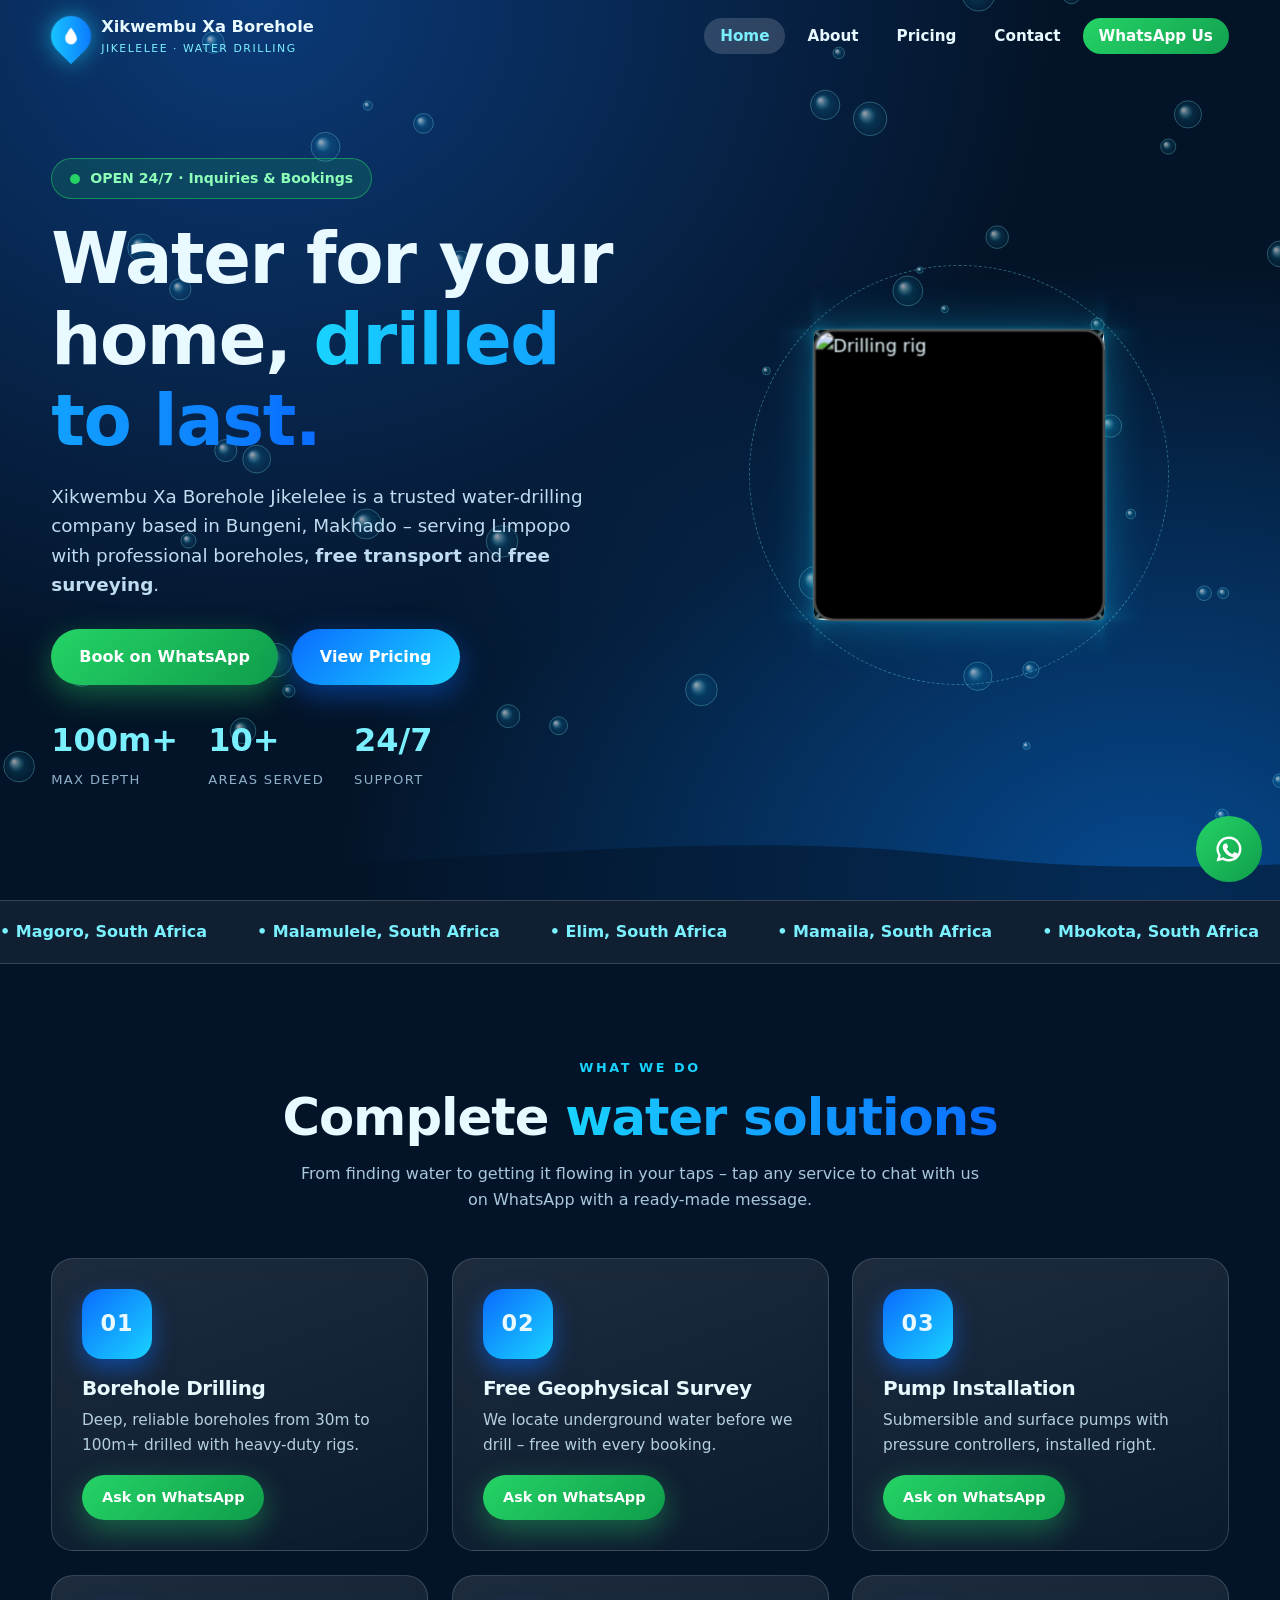
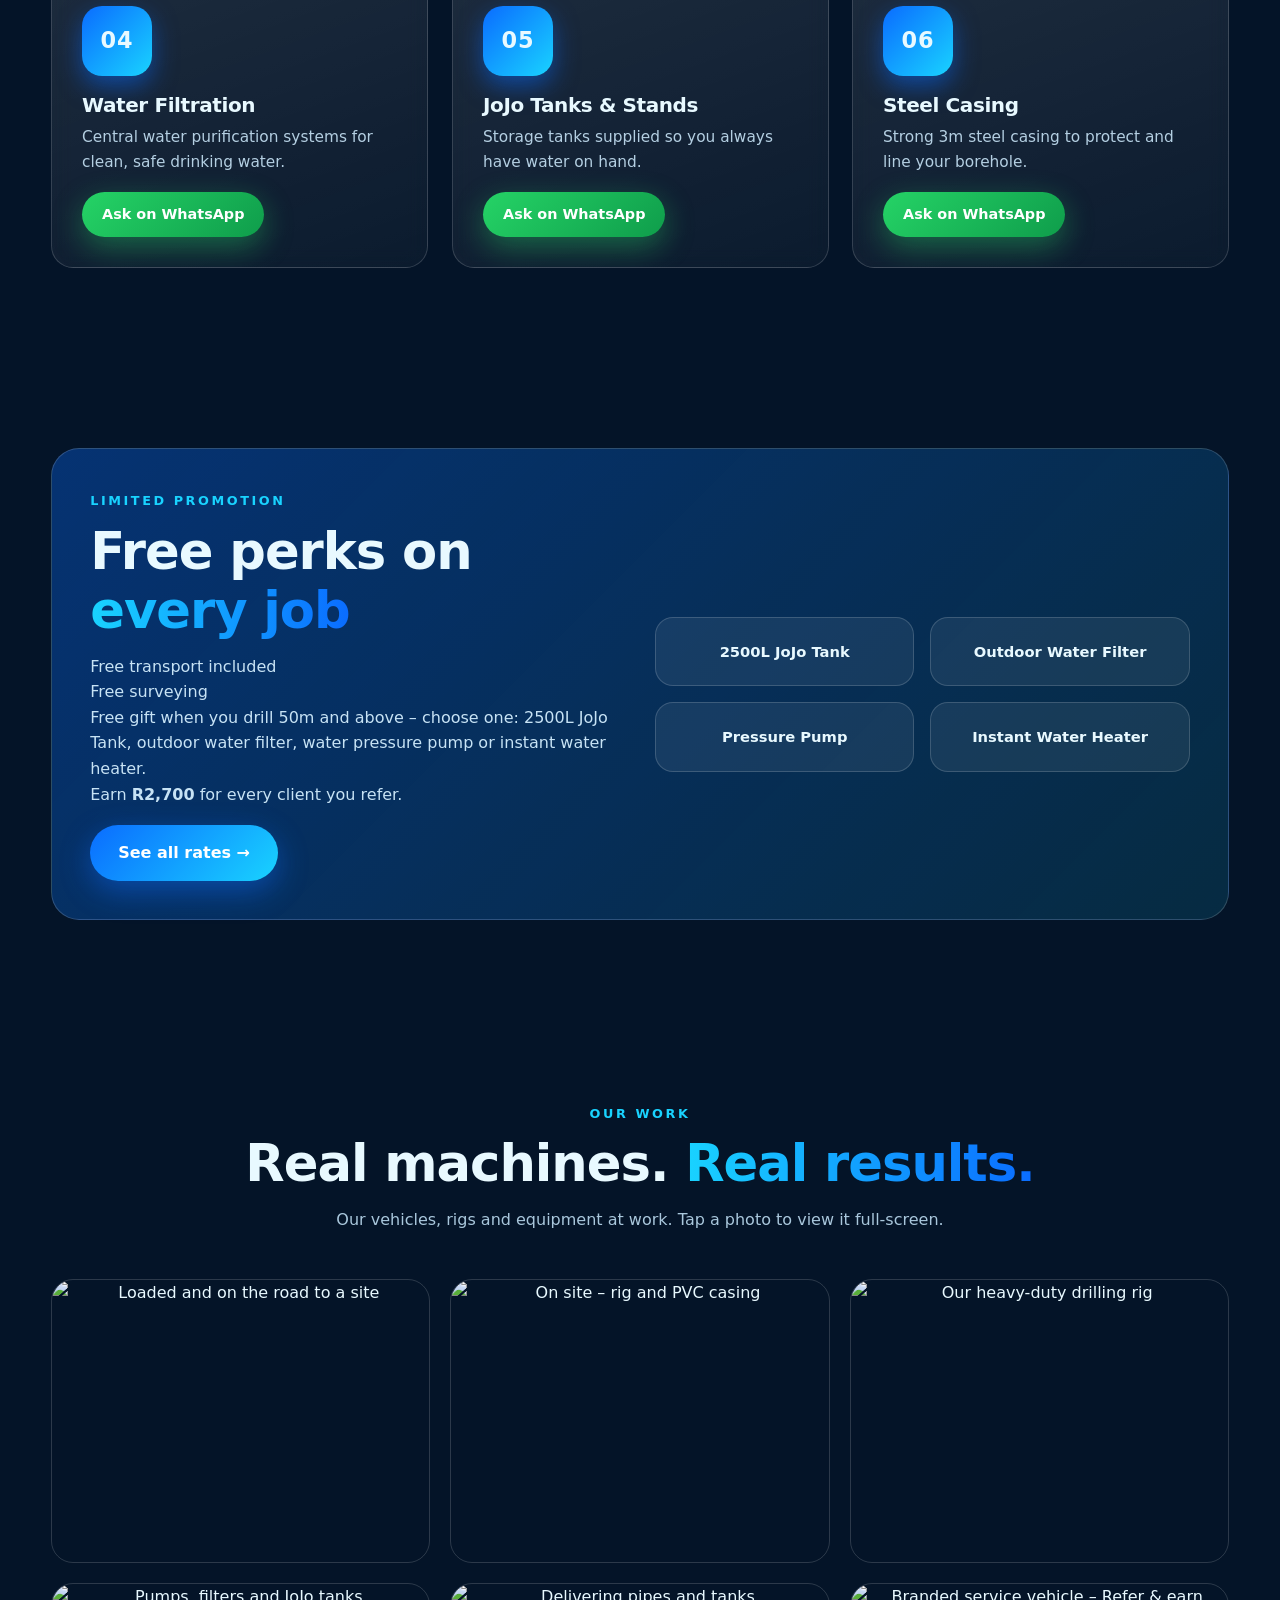
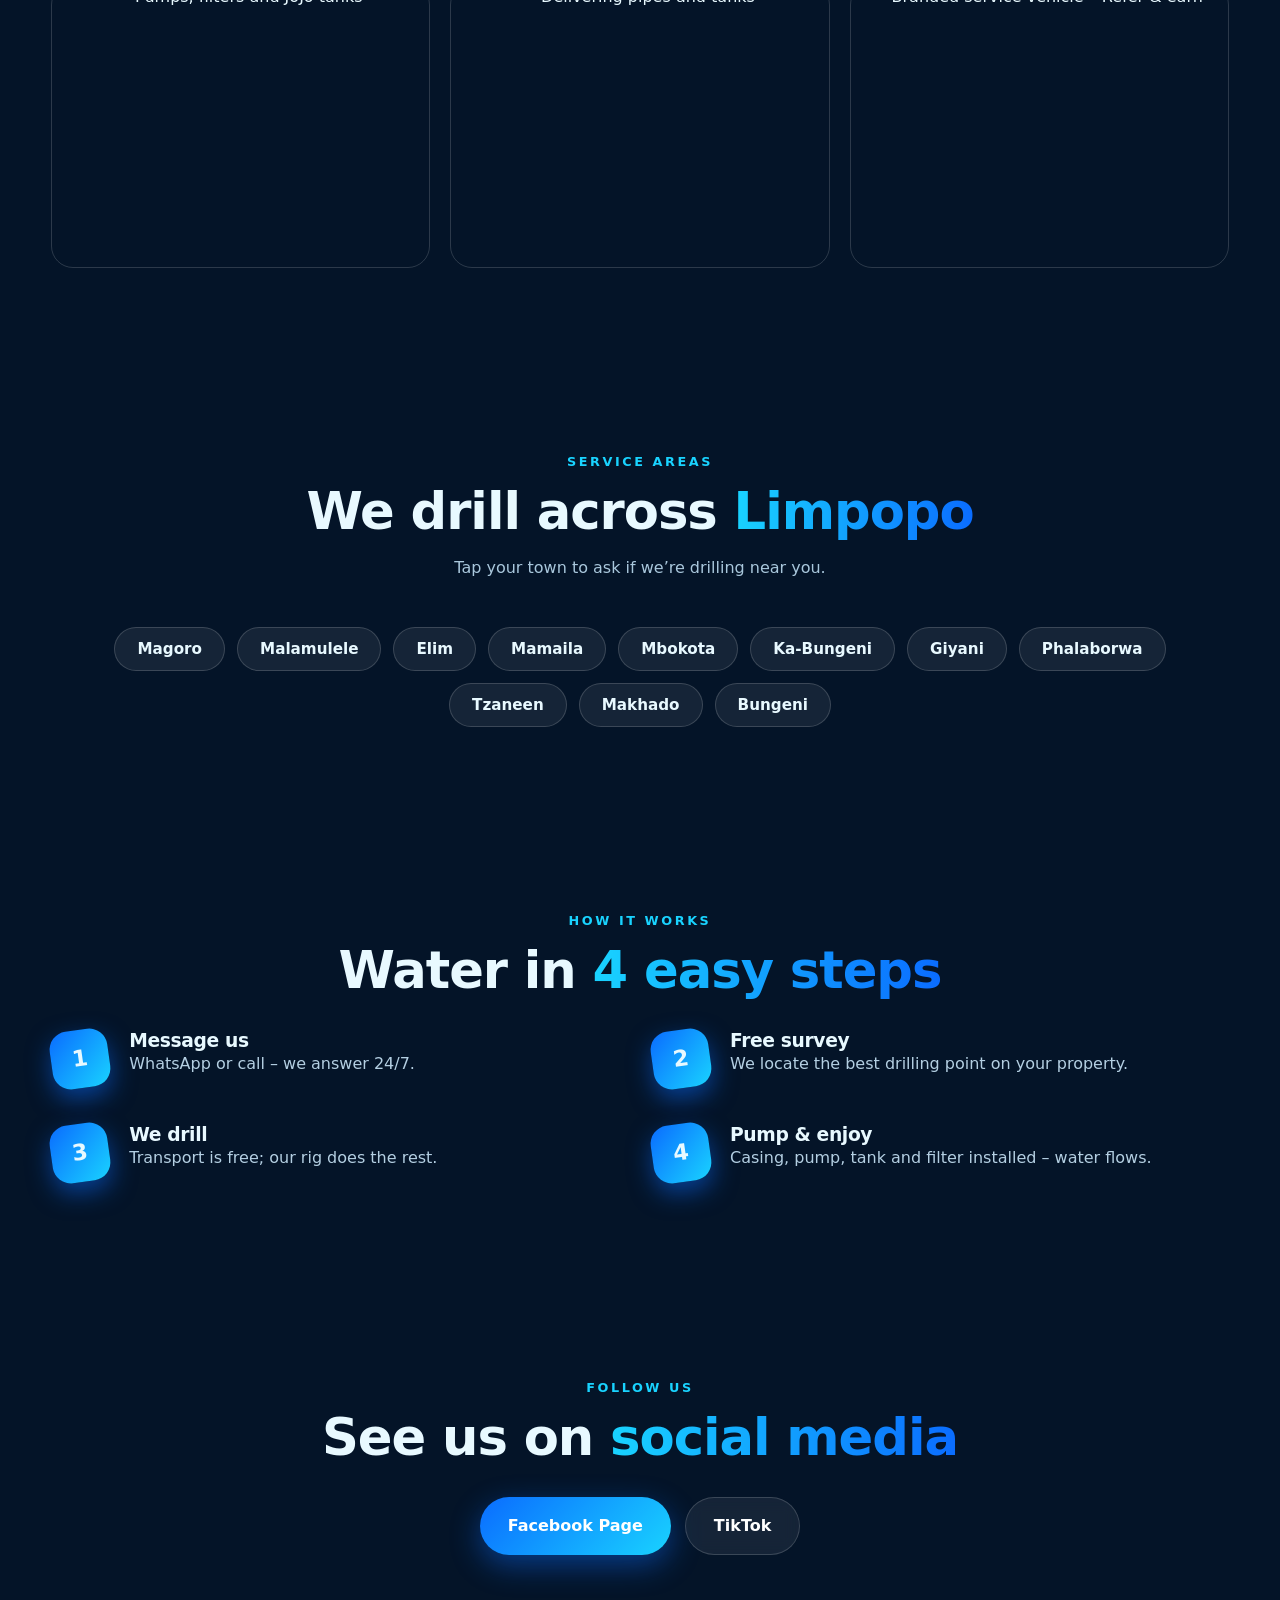
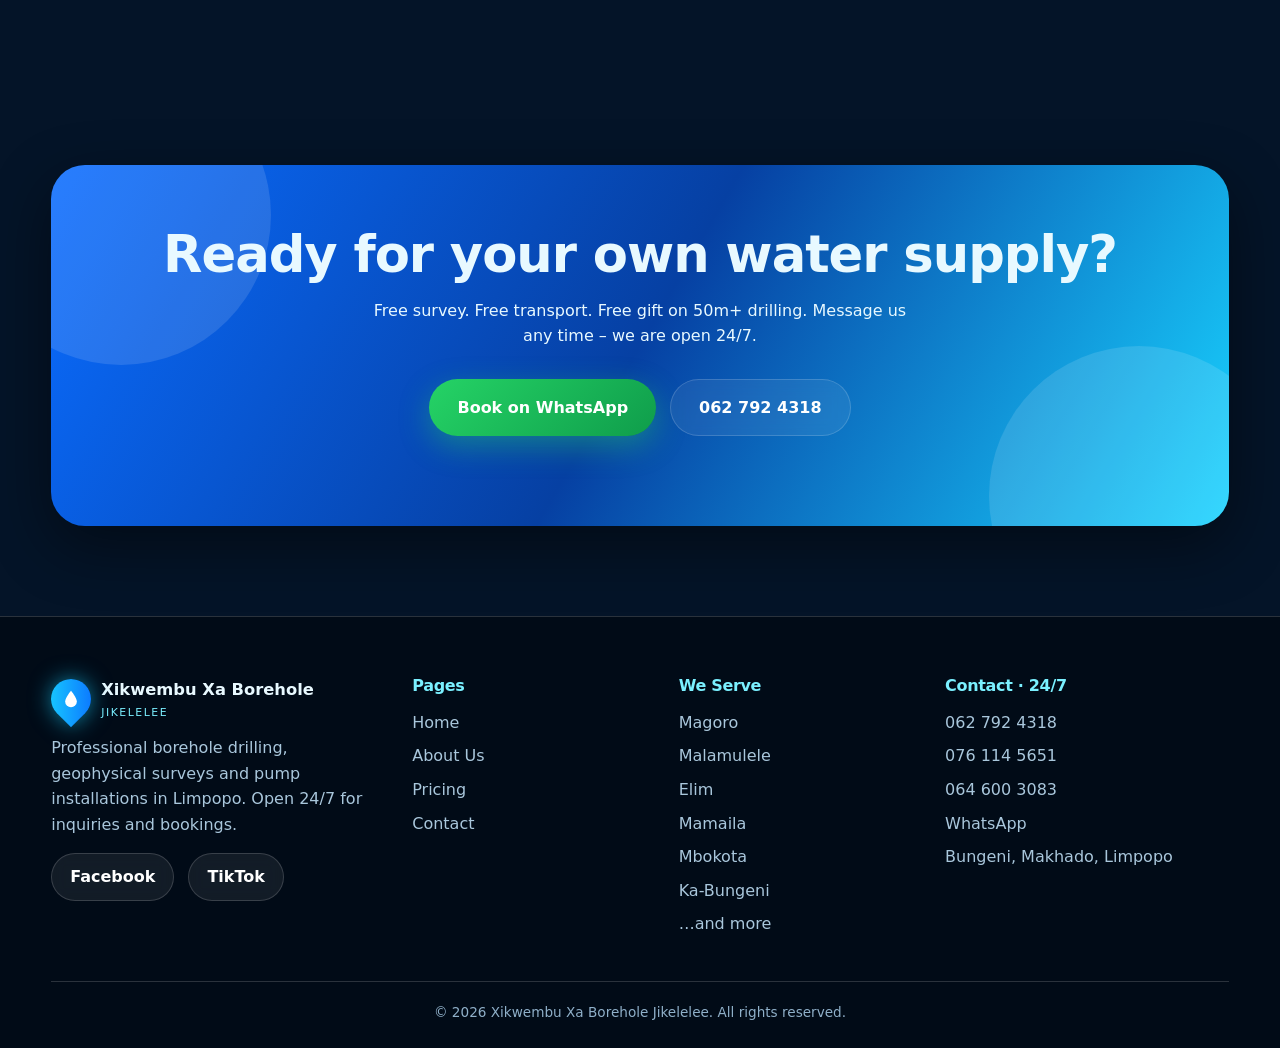
==== commit 48242350: "commit" ====
--- a/index.html
+++ b/index.html
@@ -15,9 +15,9 @@
 <div id="progress"></div>
 <canvas id="bubbles"></canvas>
 <header class="nav"><div class="container">
-  <a href="index.html" class="brand"><span class="drop"><i>💧</i></span><span>Xikwembu Xa Borehole<small>Jikelelee · Water Drilling</small></span></a>
+  <a href="index.html" class="brand"><span class="drop"><i><svg width="20" height="20" viewBox="0 0 24 24" fill="#fff"><path d="M12 2C12 2 5 10.2 5 15a7 7 0 0014 0C19 10.2 12 2 12 2z"/></svg></i></span><span>Xikwembu Xa Borehole<small>Jikelelee · Water Drilling</small></span></a>
   <button class="burger" aria-label="Menu"><span></span><span></span><span></span></button>
-  <ul class="menu"><li><a href="index.html" class="active">Home</a></li><li><a href="about.html" class="">About</a></li><li><a href="pricing.html" class="">Pricing</a></li><li><a href="contact.html" class="">Contact</a></li><li><a href="#" class="cta" data-wa="general">💬 WhatsApp Us</a></li></ul>
+  <ul class="menu"><li><a href="index.html" class="active">Home</a></li><li><a href="about.html" class="">About</a></li><li><a href="pricing.html" class="">Pricing</a></li><li><a href="contact.html" class="">Contact</a></li><li><a href="#" class="cta" data-wa="general">WhatsApp Us</a></li></ul>
 </div></header>
 
 <section class="hero"><div class="container">
@@ -25,7 +25,7 @@
     <span class="badge-247"><b></b> OPEN 24/7 · Inquiries &amp; Bookings</span>
     <h1>Water for your home, <span class="grad">drilled to last.</span></h1>
     <p class="lead">Xikwembu Xa Borehole Jikelelee is a trusted water-drilling company based in Bungeni, Makhado – serving Limpopo with professional boreholes, <b>free transport</b> and <b>free surveying</b>.</p>
-    <div class="hero-btns"><a href="#" class="btn btn-wa pulse" data-wa="book">💬 Book on WhatsApp</a><a href="pricing.html" class="btn btn-blue">💰 View Pricing</a></div>
+    <div class="hero-btns"><a href="#" class="btn btn-wa pulse" data-wa="book">Book on WhatsApp</a><a href="pricing.html" class="btn btn-blue">View Pricing</a></div>
     <div class="hero-stats"><div><strong data-count="100" data-suffix="m+">0</strong><span>Max depth</span></div><div><strong data-count="10" data-suffix="+">0</strong><span>Areas served</span></div><div><strong>24/7</strong><span>Support</span></div></div>
   </div>
   <div class="stage"><div class="orbit"></div>
@@ -45,15 +45,15 @@
 <section><div class="container center">
   <span class="tag">What we do</span><h2 class="title">Complete <span class="grad">water solutions</span></h2>
   <p class="sub">From finding water to getting it flowing in your taps – tap any service to chat with us on WhatsApp with a ready-made message.</p>
-  <div class="grid g3" style="text-align:left"><div class="card reveal d1" data-tilt><div class="ico">🛠️</div><h3>Borehole Drilling</h3><p>Deep, reliable boreholes from 30m to 100m+ drilled with heavy-duty rigs.</p><a href="#" class="btn btn-wa" data-wa="book">💬 Ask on WhatsApp</a></div><div class="card reveal d2" data-tilt><div class="ico">🧭</div><h3>Free Geophysical Survey</h3><p>We locate underground water before we drill – free with every booking.</p><a href="#" class="btn btn-wa" data-wa="survey">💬 Ask on WhatsApp</a></div><div class="card reveal d3" data-tilt><div class="ico">⚙️</div><h3>Pump Installation</h3><p>Submersible and surface pumps with pressure controllers, installed right.</p><a href="#" class="btn btn-wa" data-wa="pump">💬 Ask on WhatsApp</a></div><div class="card reveal d1" data-tilt><div class="ico">🚰</div><h3>Water Filtration</h3><p>Central water purification systems for clean, safe drinking water.</p><a href="#" class="btn btn-wa" data-wa="filter">💬 Ask on WhatsApp</a></div><div class="card reveal d2" data-tilt><div class="ico">🛢️</div><h3>JoJo Tanks & Stands</h3><p>Storage tanks supplied so you always have water on hand.</p><a href="#" class="btn btn-wa" data-wa="tank">💬 Ask on WhatsApp</a></div><div class="card reveal d3" data-tilt><div class="ico">🔩</div><h3>Steel Casing</h3><p>Strong 3m steel casing to protect and line your borehole.</p><a href="#" class="btn btn-wa" data-wa="casing">💬 Ask on WhatsApp</a></div></div>
+  <div class="grid g3" style="text-align:left"><div class="card reveal d1" data-tilt><div class="ico">01</div><h3>Borehole Drilling</h3><p>Deep, reliable boreholes from 30m to 100m+ drilled with heavy-duty rigs.</p><a href="#" class="btn btn-wa" data-wa="book">Ask on WhatsApp</a></div><div class="card reveal d2" data-tilt><div class="ico">02</div><h3>Free Geophysical Survey</h3><p>We locate underground water before we drill – free with every booking.</p><a href="#" class="btn btn-wa" data-wa="survey">Ask on WhatsApp</a></div><div class="card reveal d3" data-tilt><div class="ico">03</div><h3>Pump Installation</h3><p>Submersible and surface pumps with pressure controllers, installed right.</p><a href="#" class="btn btn-wa" data-wa="pump">Ask on WhatsApp</a></div><div class="card reveal d1" data-tilt><div class="ico">04</div><h3>Water Filtration</h3><p>Central water purification systems for clean, safe drinking water.</p><a href="#" class="btn btn-wa" data-wa="filter">Ask on WhatsApp</a></div><div class="card reveal d2" data-tilt><div class="ico">05</div><h3>JoJo Tanks & Stands</h3><p>Storage tanks supplied so you always have water on hand.</p><a href="#" class="btn btn-wa" data-wa="tank">Ask on WhatsApp</a></div><div class="card reveal d3" data-tilt><div class="ico">06</div><h3>Steel Casing</h3><p>Strong 3m steel casing to protect and line your borehole.</p><a href="#" class="btn btn-wa" data-wa="casing">Ask on WhatsApp</a></div></div>
 </div></section>
 
 <section><div class="container">
   <div class="big-card reveal"><div class="grid g2" style="align-items:center;gap:30px">
     <div><span class="tag">Limited promotion</span><h2 class="title">Free perks on <span class="grad">every job</span></h2>
-    <p style="color:#c7e3f5;margin-bottom:18px">✅ Free transport included<br>✅ Free surveying<br>✅ Free gift when you drill 50m and above – choose one: 2500L JoJo Tank, outdoor water filter, water pressure pump or instant water heater.<br>✅ Earn <b>R2,700</b> for every client you refer.</p>
+    <p style="color:#c7e3f5;margin-bottom:18px">Free transport included<br>Free surveying<br>Free gift when you drill 50m and above – choose one: 2500L JoJo Tank, outdoor water filter, water pressure pump or instant water heater.<br>Earn <b>R2,700</b> for every client you refer.</p>
     <a class="btn btn-blue" href="pricing.html">See all rates →</a></div>
-    <div class="gifts" style="grid-template-columns:repeat(2,1fr)"><div class="gift" data-tilt><span>🛢️</span><b>2500L JoJo Tank</b></div><div class="gift" data-tilt><span>🚰</span><b>Outdoor Water Filter</b></div><div class="gift" data-tilt><span>⚙️</span><b>Pressure Pump</b></div><div class="gift" data-tilt><span>🔥</span><b>Instant Water Heater</b></div></div>
+    <div class="gifts" style="grid-template-columns:repeat(2,1fr)"><div class="gift" data-tilt><b>2500L JoJo Tank</b></div><div class="gift" data-tilt><b>Outdoor Water Filter</b></div><div class="gift" data-tilt><b>Pressure Pump</b></div><div class="gift" data-tilt><b>Instant Water Heater</b></div></div>
   </div></div>
 </div></section>
 
@@ -66,7 +66,7 @@
 <section><div class="container center">
   <span class="tag">Service areas</span><h2 class="title">We drill across <span class="grad">Limpopo</span></h2>
   <p class="sub">Tap your town to ask if we’re drilling near you.</p>
-  <div class="chips reveal"><button class="chip" data-area="Magoro">📍 Magoro</button><button class="chip" data-area="Malamulele">📍 Malamulele</button><button class="chip" data-area="Elim">📍 Elim</button><button class="chip" data-area="Mamaila">📍 Mamaila</button><button class="chip" data-area="Mbokota">📍 Mbokota</button><button class="chip" data-area="Ka-Bungeni">📍 Ka-Bungeni</button><button class="chip" data-area="Giyani">📍 Giyani</button><button class="chip" data-area="Phalaborwa">📍 Phalaborwa</button><button class="chip" data-area="Tzaneen">📍 Tzaneen</button><button class="chip" data-area="Makhado">📍 Makhado</button><button class="chip" data-area="Bungeni">📍 Bungeni</button></div>
+  <div class="chips reveal"><button class="chip" data-area="Magoro">Magoro</button><button class="chip" data-area="Malamulele">Malamulele</button><button class="chip" data-area="Elim">Elim</button><button class="chip" data-area="Mamaila">Mamaila</button><button class="chip" data-area="Mbokota">Mbokota</button><button class="chip" data-area="Ka-Bungeni">Ka-Bungeni</button><button class="chip" data-area="Giyani">Giyani</button><button class="chip" data-area="Phalaborwa">Phalaborwa</button><button class="chip" data-area="Tzaneen">Tzaneen</button><button class="chip" data-area="Makhado">Makhado</button><button class="chip" data-area="Bungeni">Bungeni</button></div>
 </div></section>
 
 <section><div class="container">
@@ -81,44 +81,44 @@
 
 <section><div class="container center">
   <span class="tag">Follow us</span><h2 class="title">See us on <span class="grad">social media</span></h2>
-  <div class="hero-btns" style="justify-content:center"><a class="btn btn-blue" href="https://www.facebook.com/XikwembuXaBorehole/" target="_blank" rel="noopener">📘 Facebook Page</a><a class="btn btn-ghost" href="https://www.tiktok.com/@xikwembuxaboreholejikele?is_from_webapp=1&sender_device=pc" target="_blank" rel="noopener">🎵 TikTok</a></div>
+  <div class="hero-btns" style="justify-content:center"><a class="btn btn-blue" href="https://www.facebook.com/XikwembuXaBorehole/" target="_blank" rel="noopener">Facebook Page</a><a class="btn btn-ghost" href="https://www.tiktok.com/@xikwembuxaboreholejikele?is_from_webapp=1&sender_device=pc" target="_blank" rel="noopener">TikTok</a></div>
 </div></section>
 <section><div class="container"><div class="cta-band reveal">
 <h2 class="title">Ready for your own water supply?</h2>
 <p style="max-width:560px;margin:0 auto 26px">Free survey. Free transport. Free gift on 50m+ drilling. Message us any time – we are open 24/7.</p>
-<div class="hero-btns" style="justify-content:center"><a href="#" class="btn btn-wa pulse" data-wa="book">💬 Book on WhatsApp</a><a href="tel:+27627924318" class="btn btn-ghost">📞 062 792 4318</a></div>
+<div class="hero-btns" style="justify-content:center"><a href="#" class="btn btn-wa pulse" data-wa="book">Book on WhatsApp</a><a href="tel:+27627924318" class="btn btn-ghost">062 792 4318</a></div>
 </div></div></section>
 <div class="lightbox" id="lightbox"><button class="close" aria-label="Close">×</button><button class="lb-nav" id="lbPrev">‹</button><img src="" alt=""><button class="lb-nav" id="lbNext">›</button></div>
 
 <footer><div class="container">
   <div class="fgrid">
-    <div><a href="index.html" class="brand"><span class="drop"><i>💧</i></span><span>Xikwembu Xa Borehole<small>Jikelelee</small></span></a>
+    <div><a href="index.html" class="brand"><span class="drop"><i><svg width="20" height="20" viewBox="0 0 24 24" fill="#fff"><path d="M12 2C12 2 5 10.2 5 15a7 7 0 0014 0C19 10.2 12 2 12 2z"/></svg></i></span><span>Xikwembu Xa Borehole<small>Jikelelee</small></span></a>
       <p style="margin-top:14px;color:#a9c7dc">Professional borehole drilling, geophysical surveys and pump installations in Limpopo. Open 24/7 for inquiries and bookings.</p>
-      <div class="social" style="margin-top:16px"><a class="btn btn-ghost" style="padding:10px 18px" href="https://www.facebook.com/XikwembuXaBorehole/" target="_blank" rel="noopener">📘 Facebook</a><a class="btn btn-ghost" style="padding:10px 18px" href="https://www.tiktok.com/@xikwembuxaboreholejikele?is_from_webapp=1&sender_device=pc" target="_blank" rel="noopener">🎵 TikTok</a></div></div>
+      <div class="social" style="margin-top:16px"><a class="btn btn-ghost" style="padding:10px 18px" href="https://www.facebook.com/XikwembuXaBorehole/" target="_blank" rel="noopener">Facebook</a><a class="btn btn-ghost" style="padding:10px 18px" href="https://www.tiktok.com/@xikwembuxaboreholejikele?is_from_webapp=1&sender_device=pc" target="_blank" rel="noopener">TikTok</a></div></div>
     <div><h4>Pages</h4><ul><li><a href="index.html">Home</a></li><li><a href="about.html">About Us</a></li><li><a href="pricing.html">Pricing</a></li><li><a href="contact.html">Contact</a></li></ul></div>
-    <div><h4>We Serve</h4><ul><li>📍 Magoro</li><li>📍 Malamulele</li><li>📍 Elim</li><li>📍 Mamaila</li><li>📍 Mbokota</li><li>📍 Ka-Bungeni</li><li>…and more</li></ul></div>
-    <div><h4>Contact · 24/7</h4><ul><li><a href="tel:+27627924318">📞 062 792 4318</a></li><li><a href="tel:+27761145651">📞 076 114 5651</a></li><li><a href="tel:+27646003083">📞 064 600 3083</a></li><li><a href="#" data-wa="general">💬 WhatsApp</a></li><li>📍 Bungeni, Makhado, Limpopo</li></ul></div>
+    <div><h4>We Serve</h4><ul><li> Magoro</li><li> Malamulele</li><li> Elim</li><li> Mamaila</li><li> Mbokota</li><li> Ka-Bungeni</li><li>…and more</li></ul></div>
+    <div><h4>Contact · 24/7</h4><ul><li><a href="tel:+27627924318">062 792 4318</a></li><li><a href="tel:+27761145651">076 114 5651</a></li><li><a href="tel:+27646003083">064 600 3083</a></li><li><a href="#" data-wa="general">WhatsApp</a></li><li> Bungeni, Makhado, Limpopo</li></ul></div>
   </div>
   <div class="copy">© <span class="yr">2026</span> Xikwembu Xa Borehole Jikelelee. All rights reserved.</div>
 </div></footer>
 
 <div class="wa-fab">
-  <div class="wa-nudge">💬 Need water? Chat with us 24/7</div>
+  <div class="wa-nudge">Need water? Chat with us 24/7</div>
   <div class="wa-panel">
-    <div class="wa-head"><b>Xikwembu Xa Borehole</b><small>🟢 Online 24/7 · replies fast</small></div>
+    <div class="wa-head"><b>Xikwembu Xa Borehole</b><small> Online 24/7 · replies fast</small></div>
     <div class="wa-body">
-      <div class="wa-bubble">Hi 👋 What do you need help with? Tap an option and we'll open WhatsApp with your message ready.</div>
-      <button class="wa-opt" data-wa="book">🛠️ Book borehole drilling</button>
-      <button class="wa-opt" data-wa="quote">💰 Get a free quote</button>
-      <button class="wa-opt" data-wa="survey">🧭 Free water survey</button>
-      <button class="wa-opt" data-wa="pump">⚙️ Pump installation</button>
-      <button class="wa-opt" data-wa="filter">🚰 Water filter / purification</button>
-      <button class="wa-opt" data-wa="tank">🛢️ JoJo tanks</button>
-      <button class="wa-opt" data-wa="referral">🎁 Referral reward R2,700</button>
-      <button class="wa-opt" data-wa="emergency">🚨 Urgent help</button>
+      <div class="wa-bubble">Hi  What do you need help with? Tap an option and we'll open WhatsApp with your message ready.</div>
+      <button class="wa-opt" data-wa="book">Book borehole drilling</button>
+      <button class="wa-opt" data-wa="quote">Get a free quote</button>
+      <button class="wa-opt" data-wa="survey">Free water survey</button>
+      <button class="wa-opt" data-wa="pump">Pump installation</button>
+      <button class="wa-opt" data-wa="filter">Water filter / purification</button>
+      <button class="wa-opt" data-wa="tank">JoJo tanks</button>
+      <button class="wa-opt" data-wa="referral">Referral reward R2,700</button>
+      <button class="wa-opt" data-wa="emergency">Urgent help</button>
     </div>
   </div>
-  <button class="wa-btn" aria-label="Chat on WhatsApp">💬</button>
+  <button class="wa-btn" aria-label="Chat on WhatsApp"><svg width="30" height="30" viewBox="0 0 24 24" fill="#fff"><path d="M12 2a10 10 0 00-8.6 15.1L2 22l5-1.3A10 10 0 1012 2zm0 2a8 8 0 11-4.2 14.8l-.4-.2-2.6.7.7-2.5-.3-.4A8 8 0 0112 4zm-3 3.5c-.3 0-.7.1-1 .5-.4.5-1 1.2-1 2.600 0 1.500 1 2.900 1.200 3.100.2.200 2 3.200 5 4.300 2.500 1 3 .8 3.500.7.600-.1 1.800-.8 2-1.500.3-.7.3-1.300.2-1.500l-.5-.3-1.800-.9c-.3-.1-.5-.1-.7.200l-.8 1c-.2.200-.4.200-.7.100-.3-.1-1.300-.5-2.400-1.500-.9-.8-1.500-1.800-1.700-2.100-.2-.3 0-.5.100-.6l.5-.6.300-.5v-.5l-.8-2c-.2-.5-.4-.5-.6-.5z"/></svg></button>
 </div>
 <script src="script.js"></script>
 </body></html>
--- a/style.css
+++ b/style.css
@@ -26,7 +26,7 @@
 .nav .container{display:flex;align-items:center;justify-content:space-between;gap:14px}
 .brand{display:flex;align-items:center;gap:10px;font-weight:800;font-size:1.02rem}
 .brand .drop{width:40px;height:40px;border-radius:50% 50% 50% 0;transform:rotate(-45deg);background:linear-gradient(135deg,var(--aqua),var(--blue));display:grid;place-items:center;box-shadow:0 0 22px rgba(25,211,255,.6);animation:float 3.5s ease-in-out infinite}
-.brand .drop i{transform:rotate(45deg);font-style:normal;font-size:1.2rem}
+.brand .drop i{transform:rotate(45deg);font-style:normal;display:grid;place-items:center}
 .brand small{display:block;font-weight:500;color:var(--aqua2);font-size:.68rem;letter-spacing:.14em;text-transform:uppercase}
 .menu{display:flex;gap:6px;align-items:center;list-style:none}
 .menu a{padding:9px 16px;border-radius:30px;font-weight:600;font-size:.95rem;transition:.25s;position:relative}
@@ -98,7 +98,7 @@
 .card::before{content:"";position:absolute;inset:0;background:radial-gradient(circle at var(--mx,50%) var(--my,0%),rgba(25,211,255,.28),transparent 55%);opacity:0;transition:.3s;pointer-events:none}
 .card:hover::before{opacity:1}
 .card:hover{box-shadow:0 25px 60px rgba(0,0,0,.5),0 0 30px rgba(25,211,255,.18)}
-.card .ico{font-size:2.4rem;width:70px;height:70px;border-radius:20px;display:grid;place-items:center;background:linear-gradient(135deg,var(--blue),var(--aqua));margin-bottom:18px;transform:translateZ(50px);box-shadow:0 10px 25px rgba(10,108,255,.5)}
+.card .ico{font-size:1.4rem;font-weight:800;letter-spacing:.04em;width:70px;height:70px;border-radius:20px;display:grid;place-items:center;background:linear-gradient(135deg,var(--blue),var(--aqua));margin-bottom:18px;transform:translateZ(50px);box-shadow:0 10px 25px rgba(10,108,255,.5)}
 .card h3{font-size:1.25rem;margin-bottom:8px;transform:translateZ(30px)}
 .card p{color:#b4cfe2;font-size:.96rem}
 .card .btn{margin-top:18px;padding:11px 20px;font-size:.9rem}
@@ -125,7 +125,7 @@
 .marquee{overflow:hidden;padding:18px 0;background:rgba(255,255,255,.05);border-block:1px solid var(--glass-b)}
 .track{display:flex;gap:50px;width:max-content;animation:marq 40s linear infinite}
 .track span{white-space:nowrap;font-weight:700;color:var(--aqua2)}
-.track span::before{content:"💧 ";}
+.track span::before{content:"\2022  ";}
 @keyframes marq{to{transform:translateX(-50%)}}
 
 /* areas chips */
@@ -151,14 +151,14 @@
 .flip .amt{font-size:1.6rem;font-weight:800;margin:10px 0}
 .flip .hint{font-size:.78rem;color:var(--muted);letter-spacing:.08em;text-transform:uppercase}
 .flip .back ul{list-style:none;font-size:.9rem;margin:8px 0 14px;text-align:left}
-.flip .back li::before{content:"✔ ";color:var(--aqua2)}
+.flip .back li::before{content:"\2022  ";color:var(--aqua2)}
 .flip.pop .front{border-color:var(--gold);box-shadow:0 0 35px rgba(255,200,61,.3)}
 .ribbon{position:absolute;top:14px;right:-4px;background:var(--gold);color:#3a2a00;font-size:.7rem;font-weight:800;padding:4px 12px;border-radius:6px 0 0 6px;z-index:2}
 .big-card{background:linear-gradient(135deg,rgba(10,108,255,.35),rgba(25,211,255,.12));border:1px solid var(--glass-b);border-radius:28px;padding:38px}
 .gifts{display:grid;grid-template-columns:repeat(4,1fr);gap:16px;margin-top:20px}
 .gift{padding:22px 14px;border-radius:18px;background:var(--glass);border:1px solid var(--glass-b);text-align:center;cursor:pointer;transition:.3s;font-family:inherit;color:inherit}
 .gift:hover,.gift.sel{background:linear-gradient(135deg,var(--blue),var(--aqua));transform:translateY(-6px) rotateX(10deg)}
-.gift span{font-size:2.2rem;display:block}
+.gift b{display:block}
 .gift b{font-size:.92rem}
 table.rates{width:100%;border-collapse:separate;border-spacing:0 8px}
 .rates td,.rates th{padding:14px 18px;text-align:left}
@@ -182,7 +182,7 @@
 .contact-grid{display:grid;grid-template-columns:1fr 1.1fr;gap:30px}
 .cinfo{display:flex;gap:16px;align-items:center;padding:18px;border-radius:18px;background:var(--glass);border:1px solid var(--glass-b);margin-bottom:14px;transition:.3s}
 .cinfo:hover{transform:translateX(8px) translateZ(0);background:rgba(25,211,255,.14)}
-.cinfo .i{width:52px;height:52px;border-radius:16px;background:linear-gradient(135deg,var(--blue),var(--aqua));display:grid;place-items:center;font-size:1.5rem;flex:none}
+.cinfo .i{font-size:.8rem;font-weight:800;width:52px;height:52px;border-radius:16px;background:linear-gradient(135deg,var(--blue),var(--aqua));display:grid;place-items:center;font-size:1.5rem;flex:none}
 .cinfo small{color:var(--muted);display:block}
 .cinfo b{font-size:1.1rem}
 .social{display:flex;gap:14px;flex-wrap:wrap;margin-top:20px}
@@ -222,7 +222,7 @@
 
 /* floating WhatsApp */
 .wa-fab{position:fixed;right:18px;bottom:18px;z-index:150}
-.wa-btn{width:66px;height:66px;border-radius:50%;border:0;background:linear-gradient(135deg,#25d366,#0f9d4b);color:#fff;font-size:2rem;cursor:pointer;display:grid;place-items:center;animation:pulse 2.2s infinite;transition:.3s}
+.wa-btn{width:66px;height:66px;border-radius:50%;border:0;background:linear-gradient(135deg,#25d366,#0f9d4b);color:#fff;cursor:pointer;display:grid;place-items:center;animation:pulse 2.2s infinite;transition:.3s}
 .wa-btn:hover{transform:scale(1.12) rotate(10deg)}
 .wa-panel{position:absolute;right:0;bottom:82px;width:min(340px,86vw);background:#0c1f36;border:1px solid var(--glass-b);border-radius:22px;overflow:hidden;box-shadow:var(--shadow);transform:scale(.6) translateY(40px);transform-origin:bottom right;opacity:0;pointer-events:none;transition:.35s cubic-bezier(.2,.9,.3,1.3)}
 .wa-fab.open .wa-panel{transform:none;opacity:1;pointer-events:auto}
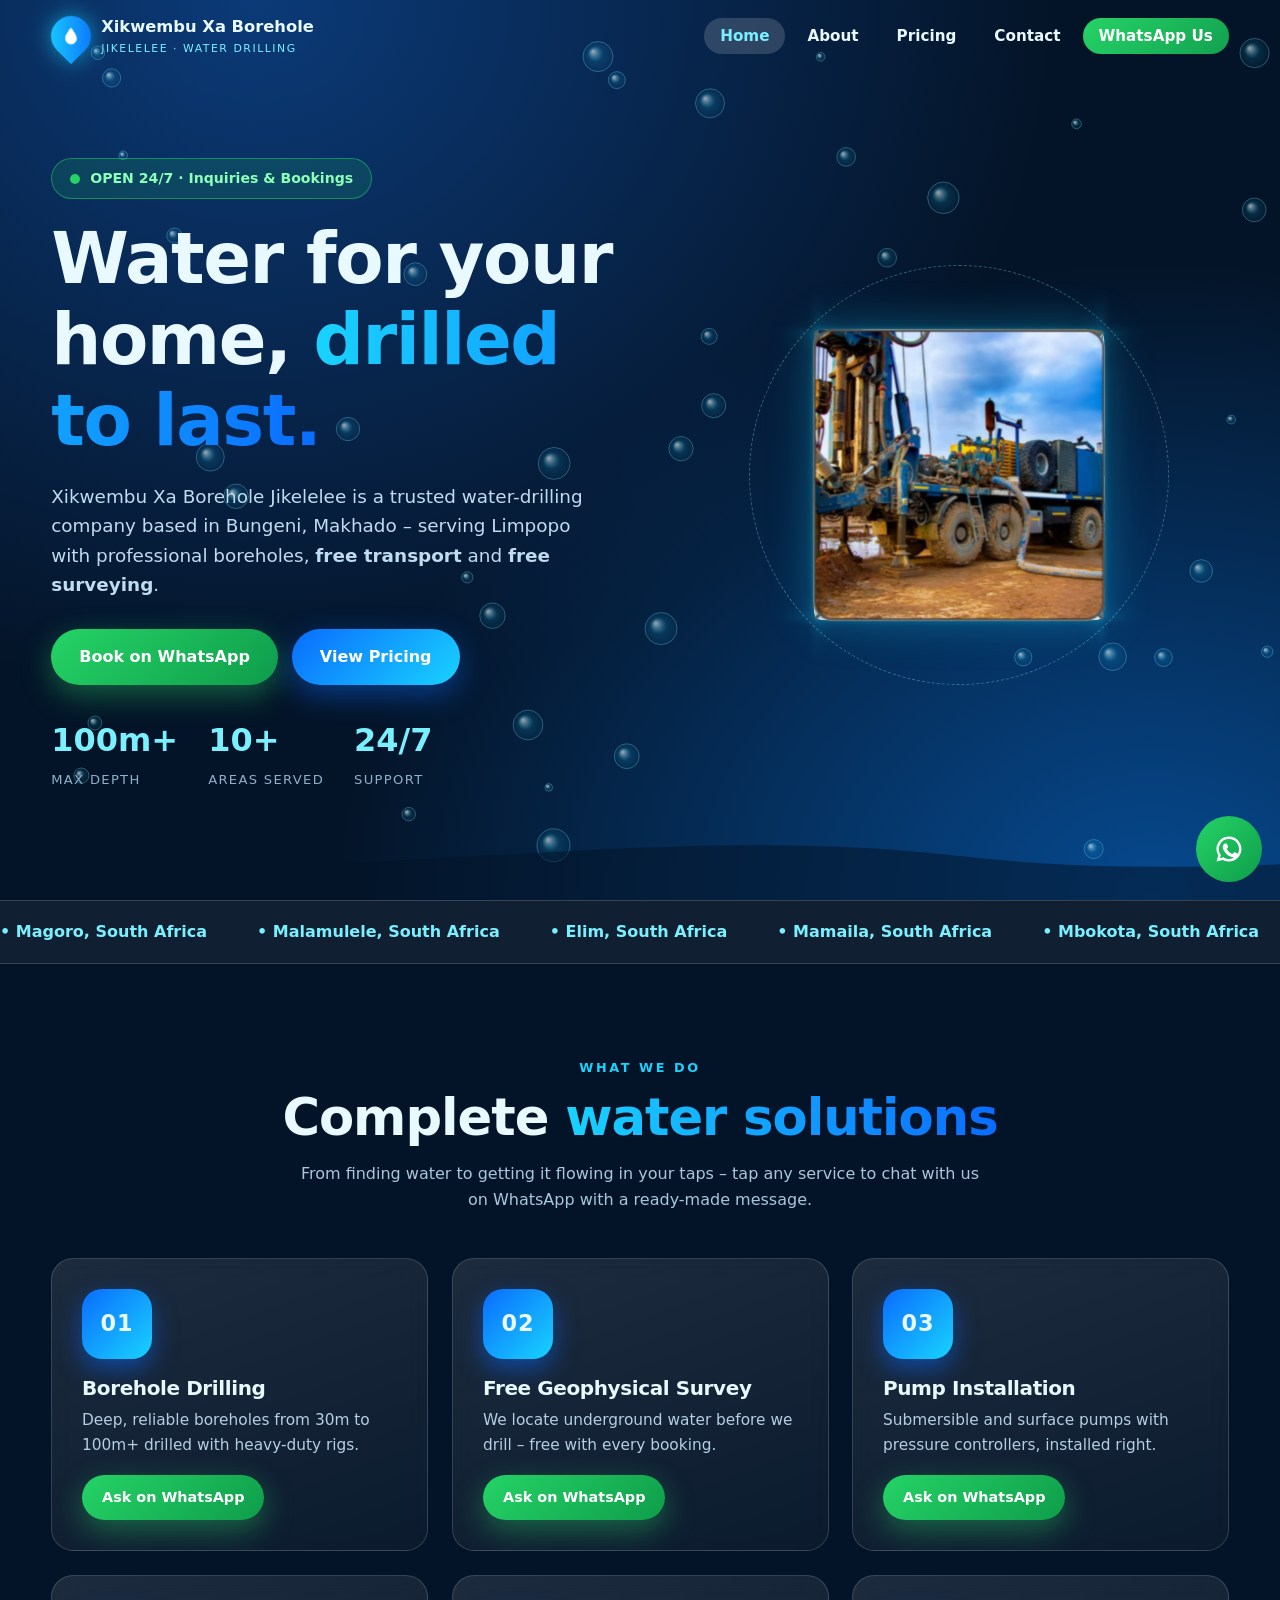
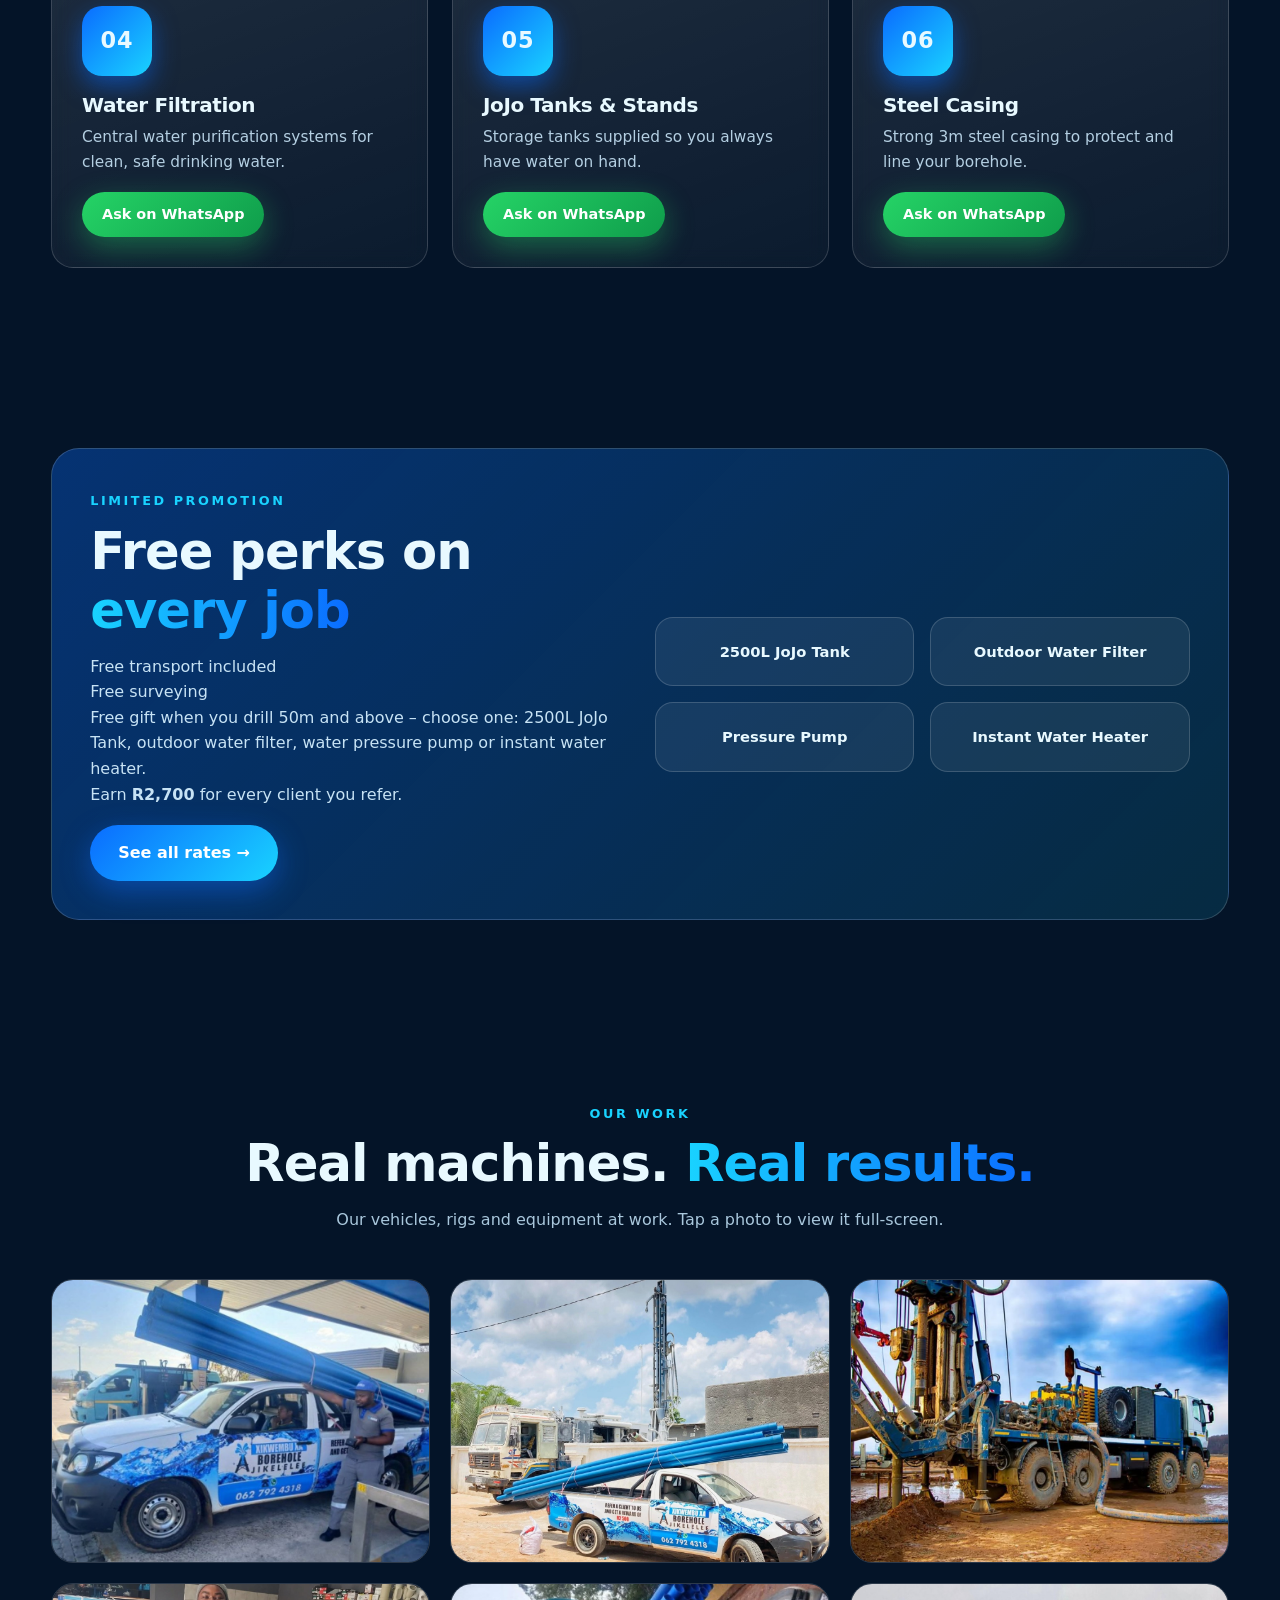
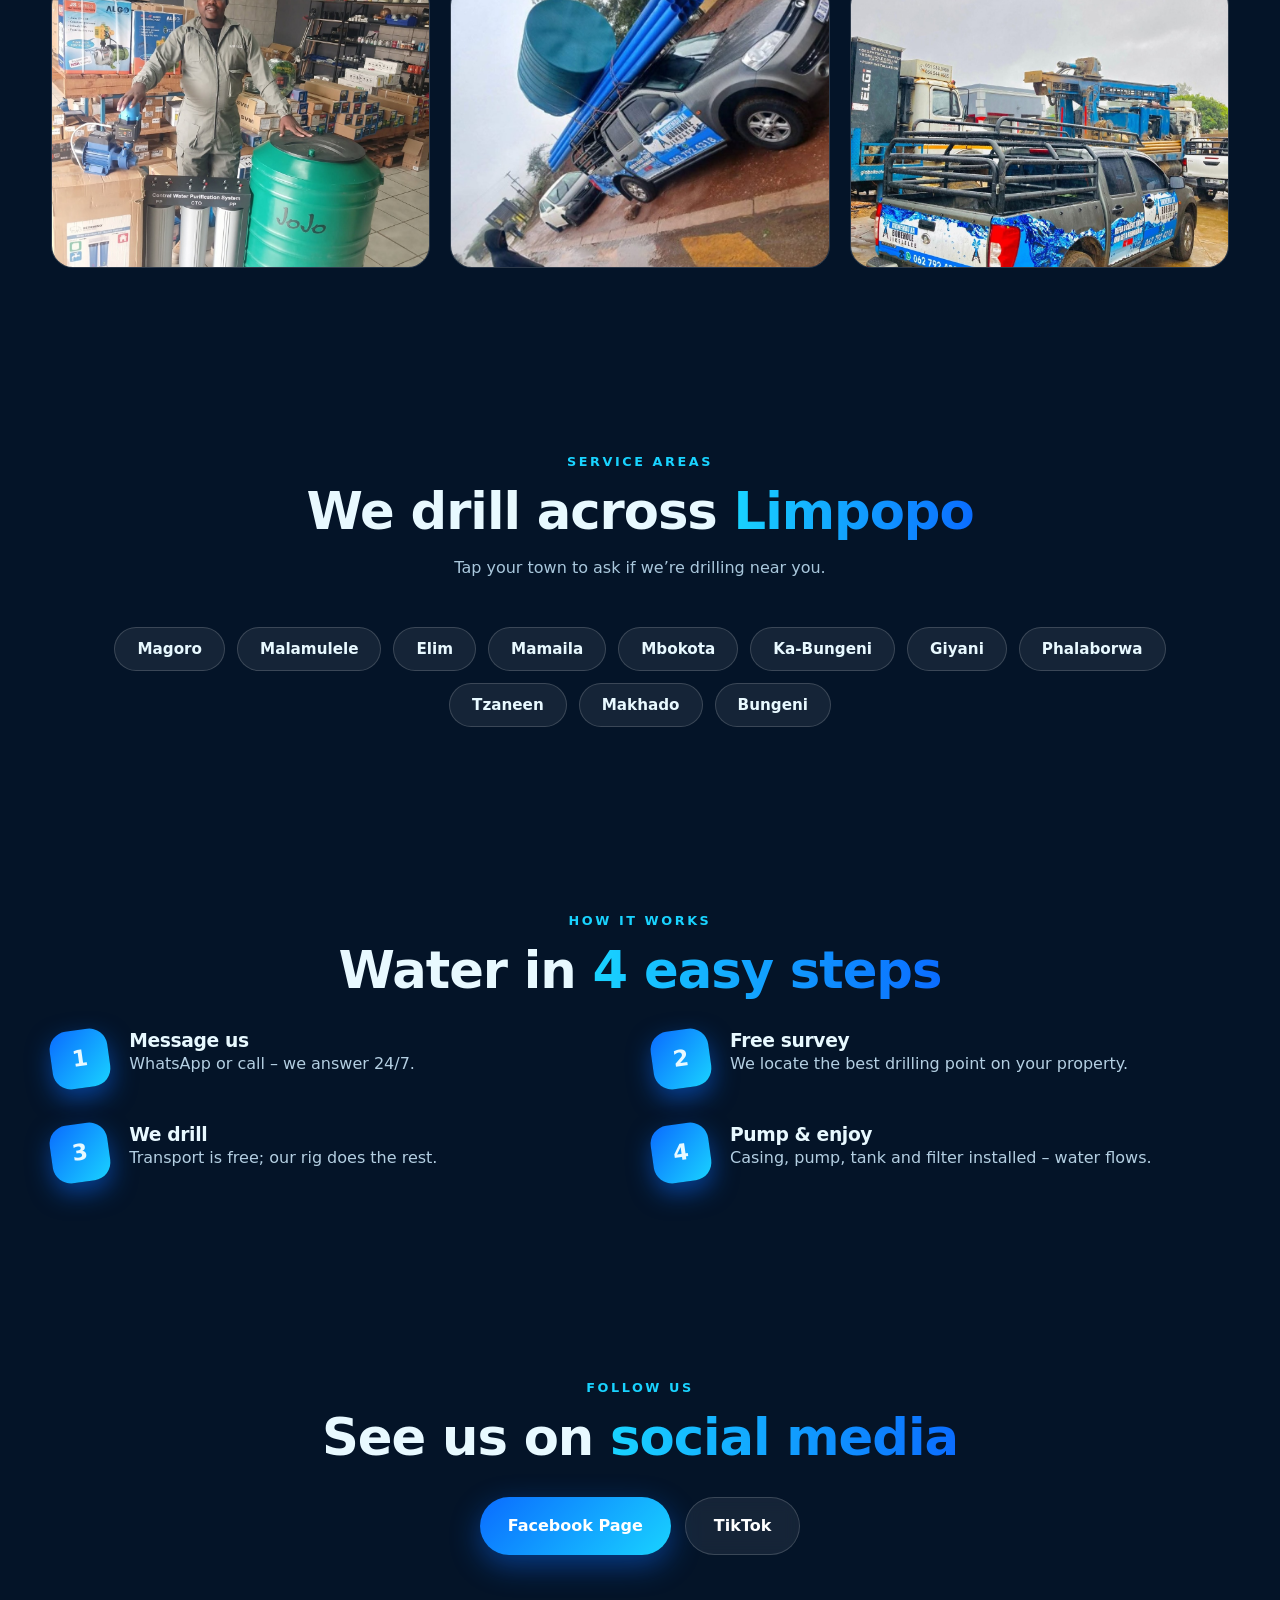
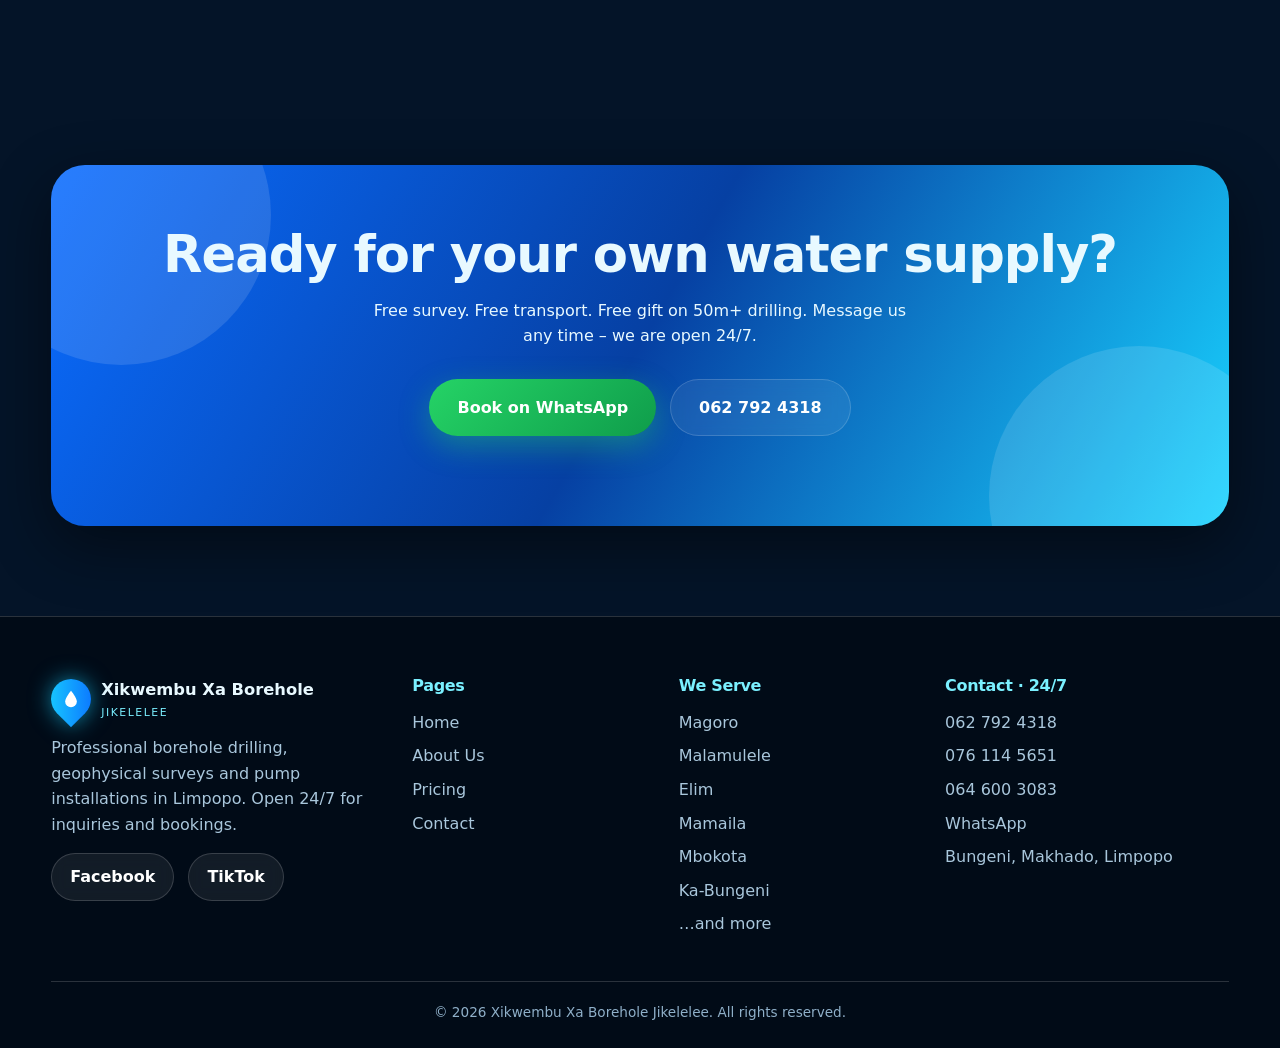
==== commit ef1134d2: "Update image paths in index.html" ====
--- a/index.html
+++ b/index.html
@@ -30,12 +30,12 @@
   </div>
   <div class="stage"><div class="orbit"></div>
     <div class="cube">
-      <div class="face f1"><img src="images/rig-truck.jpg" alt="Drilling rig"></div>
-      <div class="face f2"><img src="images/truck-fuel-stop.jpg" alt="Company truck"></div>
-      <div class="face f3"><img src="images/site-rig-pipes.jpg" alt="On site"></div>
-      <div class="face f4"><img src="images/shop-team.jpg" alt="Equipment"></div>
-      <div class="face f5"><img src="images/truck-pipes-tank.jpg" alt="Delivery"></div>
-      <div class="face f6"><img src="images/truck-rear.jpg" alt="Vehicle"></div>
+      <div class="face f1"><img src="rig-truck.jpg" alt="Drilling rig"></div>
+      <div class="face f2"><img src="truck-fuel-stop.jpg" alt="Company truck"></div>
+      <div class="face f3"><img src="site-rig-pipes.jpg" alt="On site"></div>
+      <div class="face f4"><img src="shop-team.jpg" alt="Equipment"></div>
+      <div class="face f5"><img src="truck-pipes-tank.jpg" alt="Delivery"></div>
+      <div class="face f6"><img src="truck-rear.jpg" alt="Vehicle"></div>
     </div>
   </div>
 </div><div class="wave"><svg viewBox="0 0 1200 120" preserveAspectRatio="none"><path fill="#041428" fill-opacity=".55" d="M0,60 C150,110 300,10 450,60 C600,110 750,10 900,60 C1050,110 1150,30 1200,60 L1200,120 L0,120Z M1200,60 C1350,110 1500,10 1650,60 C1800,110 1950,10 2100,60 L2100,120 L1200,120Z"/></svg></div></section>
@@ -60,7 +60,7 @@
 <section><div class="container center">
   <span class="tag">Our work</span><h2 class="title">Real machines. <span class="grad">Real results.</span></h2>
   <p class="sub">Our vehicles, rigs and equipment at work. Tap a photo to view it full-screen.</p>
-  <div class="gallery"><figure class="gitem reveal d1"><img src="images/truck-fuel-stop.jpg" alt="Loaded and on the road to a site" loading="lazy"><figcaption>Loaded and on the road to a site</figcaption></figure><figure class="gitem reveal d2"><img src="images/site-rig-pipes.jpg" alt="On site – rig and PVC casing" loading="lazy"><figcaption>On site – rig and PVC casing</figcaption></figure><figure class="gitem reveal d3"><img src="images/rig-truck.jpg" alt="Our heavy-duty drilling rig" loading="lazy"><figcaption>Our heavy-duty drilling rig</figcaption></figure><figure class="gitem reveal d1"><img src="images/shop-team.jpg" alt="Pumps, filters and JoJo tanks" loading="lazy"><figcaption>Pumps, filters and JoJo tanks</figcaption></figure><figure class="gitem reveal d2"><img src="images/truck-pipes-tank.jpg" alt="Delivering pipes and tanks" loading="lazy"><figcaption>Delivering pipes and tanks</figcaption></figure><figure class="gitem reveal d3"><img src="images/truck-rear.jpg" alt="Branded service vehicle – Refer & earn" loading="lazy"><figcaption>Branded service vehicle – Refer & earn</figcaption></figure></div>
+  <div class="gallery"><figure class="gitem reveal d1"><img src="truck-fuel-stop.jpg" alt="Loaded and on the road to a site" loading="lazy"><figcaption>Loaded and on the road to a site</figcaption></figure><figure class="gitem reveal d2"><img src="site-rig-pipes.jpg" alt="On site – rig and PVC casing" loading="lazy"><figcaption>On site – rig and PVC casing</figcaption></figure><figure class="gitem reveal d3"><img src="rig-truck.jpg" alt="Our heavy-duty drilling rig" loading="lazy"><figcaption>Our heavy-duty drilling rig</figcaption></figure><figure class="gitem reveal d1"><img src="shop-team.jpg" alt="Pumps, filters and JoJo tanks" loading="lazy"><figcaption>Pumps, filters and JoJo tanks</figcaption></figure><figure class="gitem reveal d2"><img src="truck-pipes-tank.jpg" alt="Delivering pipes and tanks" loading="lazy"><figcaption>Delivering pipes and tanks</figcaption></figure><figure class="gitem reveal d3"><img src="truck-rear.jpg" alt="Branded service vehicle – Refer & earn" loading="lazy"><figcaption>Branded service vehicle – Refer & earn</figcaption></figure></div>
 </div></section>
 
 <section><div class="container center">
@@ -121,4 +121,4 @@
   <button class="wa-btn" aria-label="Chat on WhatsApp"><svg width="30" height="30" viewBox="0 0 24 24" fill="#fff"><path d="M12 2a10 10 0 00-8.6 15.1L2 22l5-1.3A10 10 0 1012 2zm0 2a8 8 0 11-4.2 14.8l-.4-.2-2.6.7.7-2.5-.3-.4A8 8 0 0112 4zm-3 3.5c-.3 0-.7.1-1 .5-.4.5-1 1.2-1 2.600 0 1.500 1 2.900 1.200 3.100.2.200 2 3.200 5 4.300 2.500 1 3 .8 3.500.7.600-.1 1.800-.8 2-1.500.3-.7.3-1.300.2-1.500l-.5-.3-1.800-.9c-.3-.1-.5-.1-.7.200l-.8 1c-.2.200-.4.200-.7.100-.3-.1-1.300-.5-2.400-1.500-.9-.8-1.500-1.800-1.700-2.100-.2-.3 0-.5.100-.6l.5-.6.300-.5v-.5l-.8-2c-.2-.5-.4-.5-.6-.5z"/></svg></button>
 </div>
 <script src="script.js"></script>
-</body></html>+</body></html>
